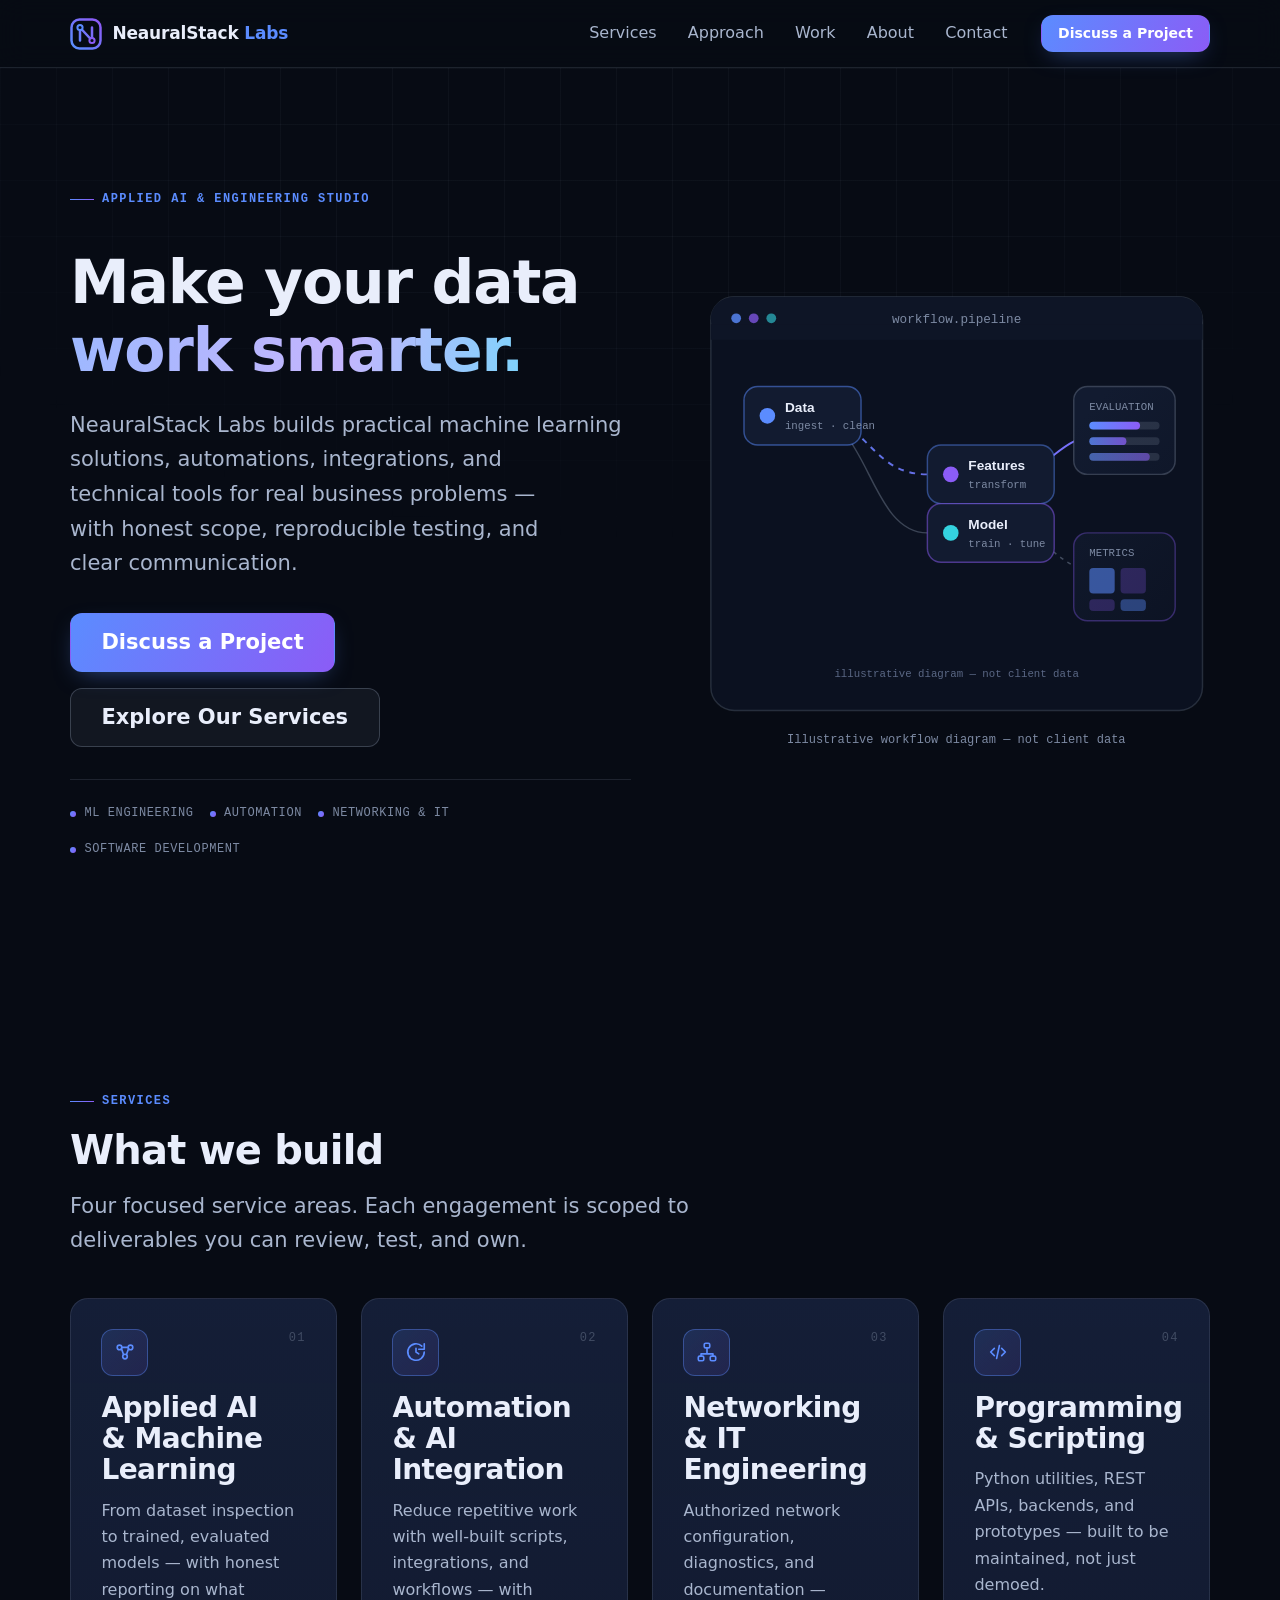
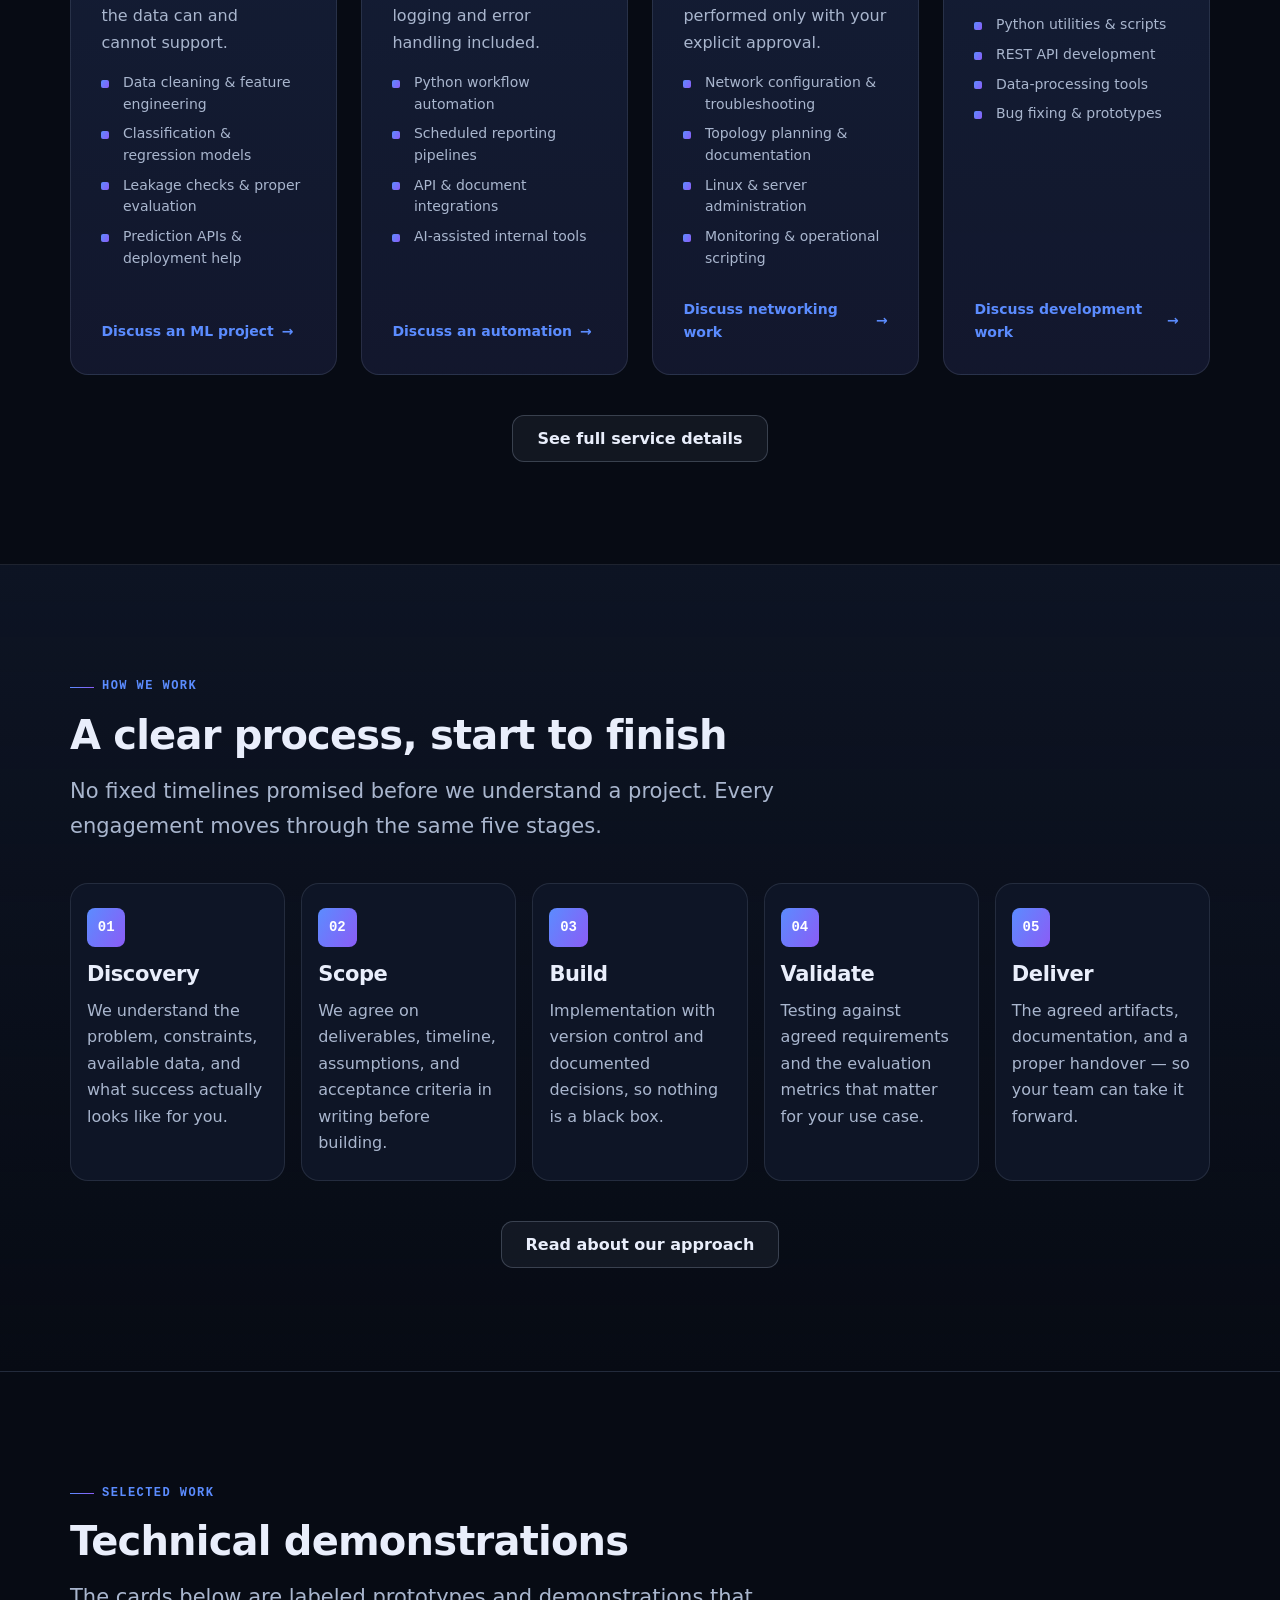
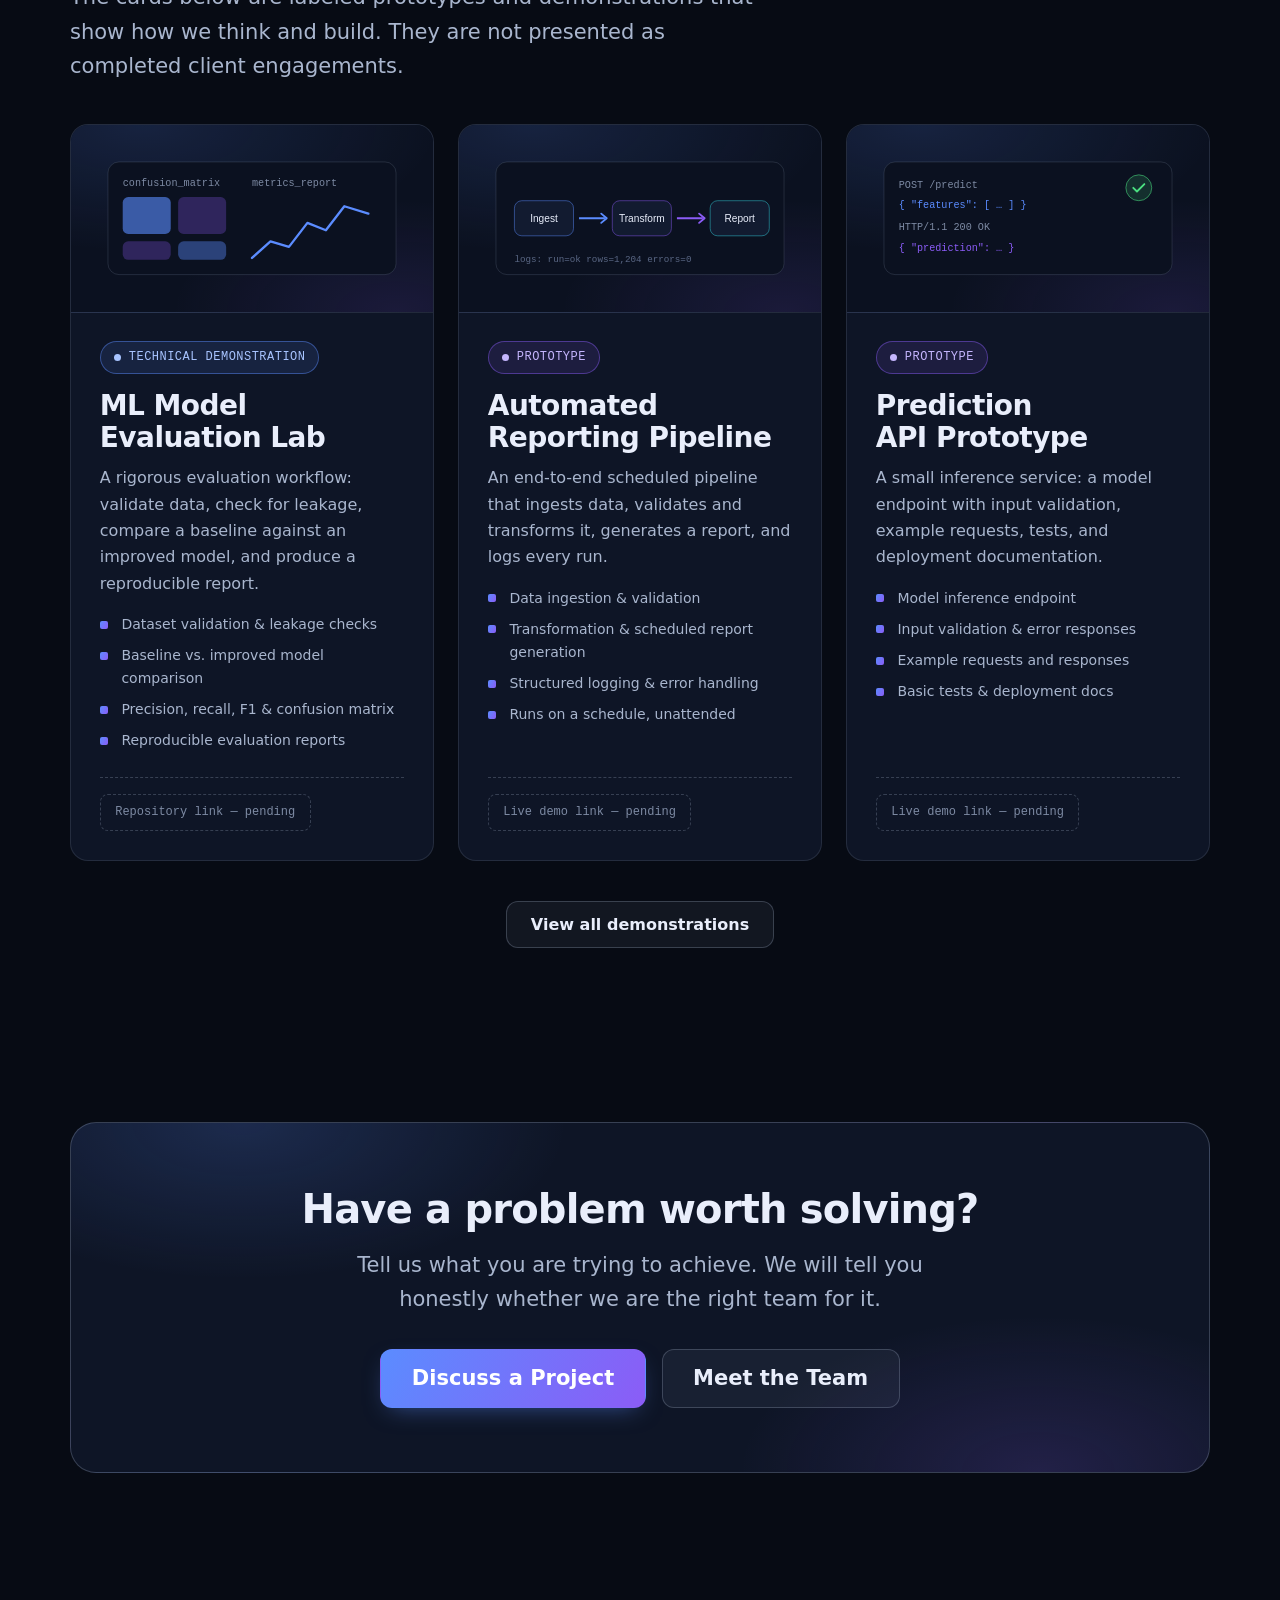
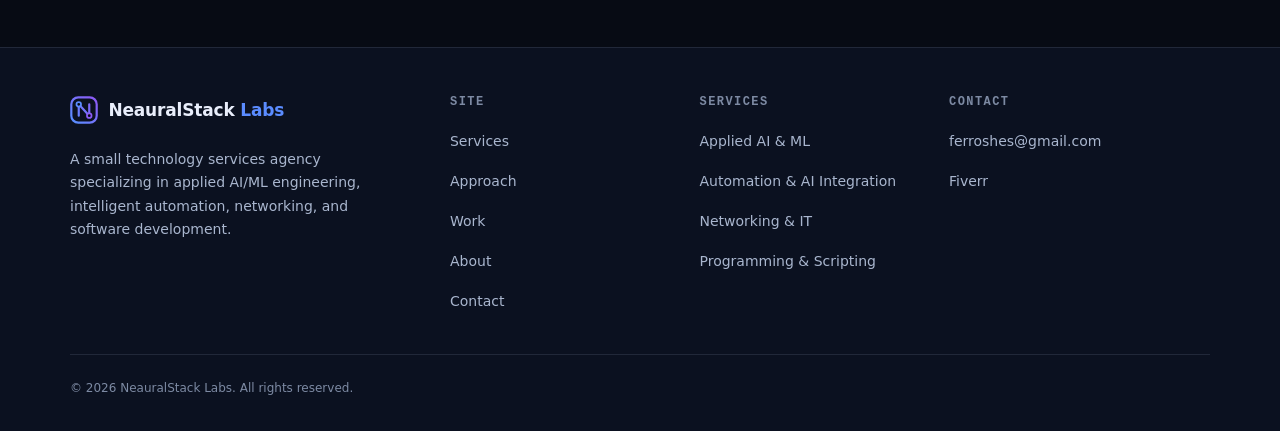
==== index.html @ 2460930a "Initial commit" ====
<!DOCTYPE html>
<html lang="en">
<head>
  <meta charset="utf-8">
  <meta name="viewport" content="width=device-width, initial-scale=1">
  <title>NeauralStack Labs — Applied AI, Automation &amp; Engineering Studio</title>
  <meta name="description" content="NeauralStack Labs builds practical machine learning solutions, automations, integrations, and technical tools for real business problems.">
  <!-- TODO(owner): replace with the production domain once confirmed -->
  <link rel="canonical" href="https://neauralstacklabs.example/">
  <meta name="theme-color" content="#070b14">

  <!-- Open Graph -->
  <meta property="og:type" content="website">
  <meta property="og:site_name" content="NeauralStack Labs">
  <meta property="og:title" content="NeauralStack Labs — Applied AI, Automation &amp; Engineering Studio">
  <meta property="og:description" content="Practical ML solutions, automations, integrations, and technical tools for real business problems.">
  <meta property="og:url" content="https://neauralstacklabs.example/">
  <!-- TODO(owner): export assets/og-image.svg as a 1200x630 PNG and update this path -->
  <meta property="og:image" content="https://neauralstacklabs.example/assets/og-image.png">
  <meta property="og:image:alt" content="NeauralStack Labs — Make your data work smarter.">

  <!-- Twitter -->
  <meta name="twitter:card" content="summary_large_image">
  <meta name="twitter:title" content="NeauralStack Labs — Applied AI, Automation &amp; Engineering Studio">
  <meta name="twitter:description" content="Practical ML solutions, automations, integrations, and technical tools for real business problems.">
  <meta name="twitter:image" content="https://neauralstacklabs.example/assets/og-image.png">

  <link rel="icon" type="image/svg+xml" href="assets/favicon.svg">
  <link rel="stylesheet" href="css/tokens.css">
  <link rel="stylesheet" href="css/base.css">
  <link rel="stylesheet" href="css/components.css">
  <script src="js/main.js" defer></script>
</head>
<body>
  <a class="skip-link" href="#main">Skip to content</a>

  <header class="site-header">
    <div class="container site-header__inner">
      <a class="brand" href="index.html" aria-label="NeauralStack Labs — home">
        <svg class="brand__mark" width="32" height="32" viewBox="0 0 32 32" fill="none" aria-hidden="true">
          <defs>
            <linearGradient id="brand-grad" x1="4" y1="28" x2="28" y2="4" gradientUnits="userSpaceOnUse">
              <stop stop-color="#5B8CFF"/><stop offset="1" stop-color="#8B5CF6"/>
            </linearGradient>
          </defs>
          <rect x="1.5" y="1.5" width="29" height="29" rx="8" stroke="url(#brand-grad)" stroke-width="2.5"/>
          <path d="M10 22.5V9.5L22 22.5V9.5" stroke="url(#brand-grad)" stroke-width="2.5" stroke-linecap="round" stroke-linejoin="round"/>
          <circle cx="10" cy="9.5" r="2.6" fill="#070B14" stroke="#5B8CFF" stroke-width="2"/>
          <circle cx="22" cy="22.5" r="2.6" fill="#070B14" stroke="#8B5CF6" stroke-width="2"/>
        </svg>
        <span class="brand__name">NeauralStack&nbsp;<span>Labs</span></span>
      </a>

      <button class="nav-toggle" data-nav-toggle type="button" aria-expanded="false" aria-controls="primary-nav">
        <span class="nav-toggle__bar" aria-hidden="true"></span>
        <span class="sr-only">Menu</span>
      </button>

      <nav class="nav" id="primary-nav" aria-label="Primary">
        <ul class="nav__list">
          <li><a class="nav__link" href="services.html">Services</a></li>
          <li><a class="nav__link" href="approach.html">Approach</a></li>
          <li><a class="nav__link" href="work.html">Work</a></li>
          <li><a class="nav__link" href="about.html">About</a></li>
          <li><a class="nav__link" href="contact.html">Contact</a></li>
        </ul>
        <a class="btn btn--primary btn--sm nav__cta" href="contact.html">Discuss a Project</a>
      </nav>
    </div>
  </header>

  <main id="main">
    <!-- ============================= HERO ============================= -->
    <section class="hero" aria-labelledby="hero-title">
      <div class="grid-backdrop" aria-hidden="true"></div>
      <div class="container hero__inner">
        <div>
          <p class="eyebrow">Applied AI &amp; engineering studio</p>
          <h1 class="hero__title" id="hero-title">Make your data<br><span class="text-gradient">work smarter.</span></h1>
          <p class="hero__lede">
            NeauralStack Labs builds practical machine learning solutions, automations,
            integrations, and technical tools for real business problems — with honest
            scope, reproducible testing, and clear communication.
          </p>
          <div class="btn-row">
            <a class="btn btn--primary btn--lg" href="contact.html">Discuss a Project</a>
            <a class="btn btn--secondary btn--lg" href="services.html">Explore Our Services</a>
          </div>
          <ul class="hero__meta">
            <li>ML engineering</li>
            <li>Automation</li>
            <li>Networking &amp; IT</li>
            <li>Software development</li>
          </ul>
        </div>

        <div class="hero__visual">
          <!-- Original illustration: an ML/data workflow. Decorative, not real client data. -->
          <svg viewBox="0 0 520 440" fill="none" role="img" aria-labelledby="hero-viz-title hero-viz-desc" width="100%">
            <title id="hero-viz-title">Illustration of a machine learning workflow</title>
            <desc id="hero-viz-desc">A diagram showing data flowing through cleaning, features, a model, and evaluation metrics, with a small results panel.</desc>
            <defs>
              <linearGradient id="hv-line" x1="60" y1="40" x2="460" y2="400" gradientUnits="userSpaceOnUse">
                <stop stop-color="#5B8CFF"/><stop offset="1" stop-color="#8B5CF6"/>
              </linearGradient>
              <linearGradient id="hv-panel" x1="300" y1="230" x2="500" y2="410" gradientUnits="userSpaceOnUse">
                <stop stop-color="#121B30"/><stop offset="1" stop-color="#0B1120"/>
              </linearGradient>
              <linearGradient id="hv-bar" x1="0" y1="0" x2="1" y2="0">
                <stop stop-color="#5B8CFF"/><stop offset="1" stop-color="#8B5CF6"/>
              </linearGradient>
            </defs>

            <!-- frame -->
            <rect x="8" y="8" width="504" height="424" rx="24" fill="#0B1120" stroke="rgba(148,163,184,0.22)" stroke-width="1.5"/>
            <rect x="8" y="8" width="504" height="44" rx="24" fill="#0E1526"/>
            <rect x="8" y="36" width="504" height="16" fill="#0E1526"/>
            <circle cx="34" cy="30" r="5" fill="#5B8CFF" opacity="0.8"/>
            <circle cx="52" cy="30" r="5" fill="#8B5CF6" opacity="0.7"/>
            <circle cx="70" cy="30" r="5" fill="#34D3E0" opacity="0.6"/>
            <text x="260" y="35" text-anchor="middle" font-family="Menlo, Consolas, monospace" font-size="13" fill="#7D8AA3">workflow.pipeline</text>

            <!-- connecting flow -->
            <path d="M110 130 C 170 130, 170 190, 230 190" stroke="url(#hv-line)" stroke-width="2" stroke-dasharray="6 6" opacity="0.9"/>
            <path d="M110 130 C 170 130, 170 250, 230 250" stroke="rgba(148,163,184,0.35)" stroke-width="1.5"/>
            <path d="M310 190 C 360 190, 360 150, 410 150" stroke="url(#hv-line)" stroke-width="2"/>
            <path d="M310 250 C 360 250, 360 290, 410 290" stroke="rgba(148,163,184,0.4)" stroke-width="1.5" stroke-dasharray="4 5"/>

            <!-- node: data -->
            <g>
              <rect x="42" y="100" width="120" height="60" rx="14" fill="#121B30" stroke="rgba(91,140,255,0.5)" stroke-width="1.5"/>
              <circle cx="66" cy="130" r="8" fill="#5B8CFF"/>
              <text x="84" y="126" font-family="Segoe UI, Arial, sans-serif" font-size="14" font-weight="600" fill="#E9EEFB">Data</text>
              <text x="84" y="144" font-family="Menlo, Consolas, monospace" font-size="11" fill="#7D8AA3">ingest · clean</text>
            </g>

            <!-- node: features -->
            <g>
              <rect x="230" y="160" width="130" height="60" rx="14" fill="#121B30" stroke="rgba(91,140,255,0.45)" stroke-width="1.5"/>
              <circle cx="254" cy="190" r="8" fill="#8B5CF6"/>
              <text x="272" y="186" font-family="Segoe UI, Arial, sans-serif" font-size="14" font-weight="600" fill="#E9EEFB">Features</text>
              <text x="272" y="204" font-family="Menlo, Consolas, monospace" font-size="11" fill="#7D8AA3">transform</text>
            </g>

            <!-- node: model -->
            <g>
              <rect x="230" y="220" width="130" height="60" rx="14" fill="#121B30" stroke="rgba(139,92,246,0.5)" stroke-width="1.5"/>
              <circle cx="254" cy="250" r="8" fill="#34D3E0"/>
              <text x="272" y="246" font-family="Segoe UI, Arial, sans-serif" font-size="14" font-weight="600" fill="#E9EEFB">Model</text>
              <text x="272" y="264" font-family="Menlo, Consolas, monospace" font-size="11" fill="#7D8AA3">train · tune</text>
            </g>

            <!-- evaluation panel -->
            <g>
              <rect x="380" y="100" width="104" height="90" rx="14" fill="url(#hv-panel)" stroke="rgba(148,163,184,0.3)" stroke-width="1.5"/>
              <text x="396" y="124" font-family="Menlo, Consolas, monospace" font-size="11" fill="#7D8AA3">EVALUATION</text>
              <rect x="396" y="136" width="72" height="8" rx="4" fill="rgba(148,163,184,0.18)"/>
              <rect x="396" y="136" width="52" height="8" rx="4" fill="url(#hv-bar)"/>
              <rect x="396" y="152" width="72" height="8" rx="4" fill="rgba(148,163,184,0.18)"/>
              <rect x="396" y="152" width="38" height="8" rx="4" fill="url(#hv-bar)" opacity="0.75"/>
              <rect x="396" y="168" width="72" height="8" rx="4" fill="rgba(148,163,184,0.18)"/>
              <rect x="396" y="168" width="62" height="8" rx="4" fill="url(#hv-bar)" opacity="0.55"/>
            </g>

            <!-- metrics panel -->
            <g>
              <rect x="380" y="250" width="104" height="90" rx="14" fill="url(#hv-panel)" stroke="rgba(139,92,246,0.35)" stroke-width="1.5"/>
              <text x="396" y="274" font-family="Menlo, Consolas, monospace" font-size="11" fill="#7D8AA3">METRICS</text>
              <!-- confusion-matrix motif (illustrative only) -->
              <rect x="396" y="286" width="26" height="26" rx="4" fill="rgba(91,140,255,0.55)"/>
              <rect x="428" y="286" width="26" height="26" rx="4" fill="rgba(139,92,246,0.25)"/>
              <rect x="396" y="318" width="26" height="12" rx="4" fill="rgba(139,92,246,0.25)"/>
              <rect x="428" y="318" width="26" height="12" rx="4" fill="rgba(91,140,255,0.4)"/>
            </g>

            <!-- bottom caption row -->
            <text x="260" y="398" text-anchor="middle" font-family="Menlo, Consolas, monospace" font-size="11" fill="#5A6784">illustrative diagram — not client data</text>
          </svg>
          <p class="hero__caption">Illustrative workflow diagram — not client data</p>
        </div>
      </div>
    </section>

    <!-- =========================== SERVICES =========================== -->
    <section class="section" id="services" aria-labelledby="services-title">
      <div class="container">
        <div class="section-head reveal">
          <p class="eyebrow">Services</p>
          <h2 id="services-title">What we build</h2>
          <p class="lede">Four focused service areas. Each engagement is scoped to deliverables you can review, test, and own.</p>
        </div>

        <div class="grid grid--4">
          <article class="card reveal">
            <span class="card__index">01</span>
            <span class="card__icon" aria-hidden="true">
              <svg width="22" height="22" viewBox="0 0 24 24" fill="none" stroke="currentColor" stroke-width="1.8" stroke-linecap="round" stroke-linejoin="round">
                <circle cx="6" cy="7" r="2.5"/><circle cx="18" cy="7" r="2.5"/><circle cx="12" cy="17" r="2.5"/>
                <path d="M8.2 8.6 10.5 15M15.8 8.6 13.5 15M8.5 7h7"/>
              </svg>
            </span>
            <h3 class="card__title">Applied AI &amp; Machine Learning</h3>
            <p class="card__text">From dataset inspection to trained, evaluated models — with honest reporting on what the data can and cannot support.</p>
            <ul class="card__list">
              <li>Data cleaning &amp; feature engineering</li>
              <li>Classification &amp; regression models</li>
              <li>Leakage checks &amp; proper evaluation</li>
              <li>Prediction APIs &amp; deployment help</li>
            </ul>
            <div class="card__footer">
              <a class="card__link" href="contact.html?service=ai-ml">Discuss an ML project</a>
            </div>
          </article>

          <article class="card reveal">
            <span class="card__index">02</span>
            <span class="card__icon" aria-hidden="true">
              <svg width="22" height="22" viewBox="0 0 24 24" fill="none" stroke="currentColor" stroke-width="1.8" stroke-linecap="round" stroke-linejoin="round">
                <path d="M21 12a9 9 0 1 1-2.64-6.36"/><path d="M21 3v6h-6"/><path d="M12 8v4l3 2"/>
              </svg>
            </span>
            <h3 class="card__title">Automation &amp; AI Integration</h3>
            <p class="card__text">Reduce repetitive work with well-built scripts, integrations, and workflows — with logging and error handling included.</p>
            <ul class="card__list">
              <li>Python workflow automation</li>
              <li>Scheduled reporting pipelines</li>
              <li>API &amp; document integrations</li>
              <li>AI-assisted internal tools</li>
            </ul>
            <div class="card__footer">
              <a class="card__link" href="contact.html?service=automation">Discuss an automation</a>
            </div>
          </article>

          <article class="card reveal">
            <span class="card__index">03</span>
            <span class="card__icon" aria-hidden="true">
              <svg width="22" height="22" viewBox="0 0 24 24" fill="none" stroke="currentColor" stroke-width="1.8" stroke-linecap="round" stroke-linejoin="round">
                <rect x="9" y="2.5" width="6" height="5" rx="1.5"/><rect x="2.5" y="16.5" width="6" height="5" rx="1.5"/><rect x="15.5" y="16.5" width="6" height="5" rx="1.5"/>
                <path d="M12 7.5v4M5.5 16.5v-2.5h13v2.5M12 11.5v2.5"/>
              </svg>
            </span>
            <h3 class="card__title">Networking &amp; IT Engineering</h3>
            <p class="card__text">Authorized network configuration, diagnostics, and documentation — performed only with your explicit approval.</p>
            <ul class="card__list">
              <li>Network configuration &amp; troubleshooting</li>
              <li>Topology planning &amp; documentation</li>
              <li>Linux &amp; server administration</li>
              <li>Monitoring &amp; operational scripting</li>
            </ul>
            <div class="card__footer">
              <a class="card__link" href="contact.html?service=networking">Discuss networking work</a>
            </div>
          </article>

          <article class="card reveal">
            <span class="card__index">04</span>
            <span class="card__icon" aria-hidden="true">
              <svg width="22" height="22" viewBox="0 0 24 24" fill="none" stroke="currentColor" stroke-width="1.8" stroke-linecap="round" stroke-linejoin="round">
                <path d="m8 8-4 4 4 4M16 8l4 4-4 4M13.5 5l-3 14"/>
              </svg>
            </span>
            <h3 class="card__title">Programming &amp; Scripting</h3>
            <p class="card__text">Python utilities, REST APIs, backends, and prototypes — built to be maintained, not just demoed.</p>
            <ul class="card__list">
              <li>Python utilities &amp; scripts</li>
              <li>REST API development</li>
              <li>Data-processing tools</li>
              <li>Bug fixing &amp; prototypes</li>
            </ul>
            <div class="card__footer">
              <a class="card__link" href="contact.html?service=programming">Discuss development work</a>
            </div>
          </article>
        </div>

        <div class="btn-row reveal" style="margin-top: var(--space-7); justify-content: center;">
          <a class="btn btn--secondary" href="services.html">See full service details</a>
        </div>
      </div>
    </section>

    <!-- ========================== HOW WE WORK ========================= -->
    <section class="section section--elevated" id="approach" aria-labelledby="approach-title">
      <div class="container">
        <div class="section-head reveal">
          <p class="eyebrow">How we work</p>
          <h2 id="approach-title">A clear process, start to finish</h2>
          <p class="lede">No fixed timelines promised before we understand a project. Every engagement moves through the same five stages.</p>
        </div>

        <ol class="steps">
          <li class="step reveal">
            <span class="step__num" aria-hidden="true"></span>
            <h3 class="step__title">Discovery</h3>
            <p class="step__text">We understand the problem, constraints, available data, and what success actually looks like for you.</p>
          </li>
          <li class="step reveal">
            <span class="step__num" aria-hidden="true"></span>
            <h3 class="step__title">Scope</h3>
            <p class="step__text">We agree on deliverables, timeline, assumptions, and acceptance criteria in writing before building.</p>
          </li>
          <li class="step reveal">
            <span class="step__num" aria-hidden="true"></span>
            <h3 class="step__title">Build</h3>
            <p class="step__text">Implementation with version control and documented decisions, so nothing is a black box.</p>
          </li>
          <li class="step reveal">
            <span class="step__num" aria-hidden="true"></span>
            <h3 class="step__title">Validate</h3>
            <p class="step__text">Testing against agreed requirements and the evaluation metrics that matter for your use case.</p>
          </li>
          <li class="step reveal">
            <span class="step__num" aria-hidden="true"></span>
            <h3 class="step__title">Deliver</h3>
            <p class="step__text">The agreed artifacts, documentation, and a proper handover — so your team can take it forward.</p>
          </li>
        </ol>

        <div class="btn-row reveal" style="margin-top: var(--space-7); justify-content: center;">
          <a class="btn btn--secondary" href="approach.html">Read about our approach</a>
        </div>
      </div>
    </section>

    <!-- ========================= SELECTED WORK ======================== -->
    <section class="section" id="work" aria-labelledby="work-title">
      <div class="container">
        <div class="section-head reveal">
          <p class="eyebrow">Selected work</p>
          <h2 id="work-title">Technical demonstrations</h2>
          <p class="lede">
            The cards below are labeled prototypes and demonstrations that show how we think and build.
            They are not presented as completed client engagements.
          </p>
        </div>

        <div class="grid grid--3">
          <article class="work-card reveal">
            <div class="work-card__media">
              <svg viewBox="0 0 340 150" fill="none" aria-hidden="true" width="100%">
                <rect x="14" y="14" width="312" height="122" rx="12" fill="#0B1120" stroke="rgba(148,163,184,0.2)"/>
                <text x="30" y="40" font-family="Menlo, Consolas, monospace" font-size="11" fill="#7D8AA3">confusion_matrix</text>
                <rect x="30" y="52" width="52" height="40" rx="6" fill="rgba(91,140,255,0.6)"/>
                <rect x="90" y="52" width="52" height="40" rx="6" fill="rgba(139,92,246,0.28)"/>
                <rect x="30" y="100" width="52" height="20" rx="6" fill="rgba(139,92,246,0.28)"/>
                <rect x="90" y="100" width="52" height="20" rx="6" fill="rgba(91,140,255,0.4)"/>
                <path d="M170 118 190 100 210 106 230 80 250 88 270 62 296 70" stroke="url(#wc1)" stroke-width="2.5" stroke-linecap="round" stroke-linejoin="round"/>
                <defs><linearGradient id="wc1" x1="170" y1="118" x2="296" y2="62"><stop stop-color="#5B8CFF"/><stop offset="1" stop-color="#8B5CF6"/></linearGradient></defs>
                <text x="170" y="40" font-family="Menlo, Consolas, monospace" font-size="11" fill="#7D8AA3">metrics_report</text>
              </svg>
            </div>
            <div class="work-card__body">
              <div class="work-card__badges">
                <span class="badge badge--demo"><span class="badge-dot" aria-hidden="true"></span>Technical demonstration</span>
              </div>
              <h3 class="work-card__title">ML Model Evaluation Lab</h3>
              <p class="work-card__text">A rigorous evaluation workflow: validate data, check for leakage, compare a baseline against an improved model, and produce a reproducible report.</p>
              <ul class="work-card__list">
                <li>Dataset validation &amp; leakage checks</li>
                <li>Baseline vs. improved model comparison</li>
                <li>Precision, recall, F1 &amp; confusion matrix</li>
                <li>Reproducible evaluation reports</li>
              </ul>
              <div class="work-card__links">
                <span class="link-pending" title="Add the real repository or case-study URL when available">Repository link — pending</span>
              </div>
            </div>
          </article>

          <article class="work-card reveal">
            <div class="work-card__media">
              <svg viewBox="0 0 340 150" fill="none" aria-hidden="true" width="100%">
                <rect x="14" y="14" width="312" height="122" rx="12" fill="#0B1120" stroke="rgba(148,163,184,0.2)"/>
                <rect x="34" y="56" width="64" height="38" rx="8" fill="#121B30" stroke="rgba(91,140,255,0.5)"/>
                <text x="66" y="79" text-anchor="middle" font-family="Segoe UI, Arial, sans-serif" font-size="11" fill="#E9EEFB">Ingest</text>
                <path d="M104 75h28" stroke="#5B8CFF" stroke-width="2"/>
                <path d="m128 70 6 5-6 5" fill="none" stroke="#5B8CFF" stroke-width="2" stroke-linecap="round" stroke-linejoin="round"/>
                <rect x="140" y="56" width="64" height="38" rx="8" fill="#121B30" stroke="rgba(139,92,246,0.5)"/>
                <text x="172" y="79" text-anchor="middle" font-family="Segoe UI, Arial, sans-serif" font-size="11" fill="#E9EEFB">Transform</text>
                <path d="M210 75h28" stroke="#8B5CF6" stroke-width="2"/>
                <path d="m234 70 6 5-6 5" fill="none" stroke="#8B5CF6" stroke-width="2" stroke-linecap="round" stroke-linejoin="round"/>
                <rect x="246" y="56" width="64" height="38" rx="8" fill="#121B30" stroke="rgba(52,211,224,0.5)"/>
                <text x="278" y="79" text-anchor="middle" font-family="Segoe UI, Arial, sans-serif" font-size="11" fill="#E9EEFB">Report</text>
                <text x="34" y="122" font-family="Menlo, Consolas, monospace" font-size="10" fill="#5A6784">logs: run=ok rows=1,204 errors=0</text>
              </svg>
            </div>
            <div class="work-card__body">
              <div class="work-card__badges">
                <span class="badge badge--prototype"><span class="badge-dot" aria-hidden="true"></span>Prototype</span>
              </div>
              <h3 class="work-card__title">Automated Reporting Pipeline</h3>
              <p class="work-card__text">An end-to-end scheduled pipeline that ingests data, validates and transforms it, generates a report, and logs every run.</p>
              <ul class="work-card__list">
                <li>Data ingestion &amp; validation</li>
                <li>Transformation &amp; scheduled report generation</li>
                <li>Structured logging &amp; error handling</li>
                <li>Runs on a schedule, unattended</li>
              </ul>
              <div class="work-card__links">
                <span class="link-pending" title="Add the real repository or live-demo URL when available">Live demo link — pending</span>
              </div>
            </div>
          </article>

          <article class="work-card reveal">
            <div class="work-card__media">
              <svg viewBox="0 0 340 150" fill="none" aria-hidden="true" width="100%">
                <rect x="14" y="14" width="312" height="122" rx="12" fill="#0B1120" stroke="rgba(148,163,184,0.2)"/>
                <text x="30" y="42" font-family="Menlo, Consolas, monospace" font-size="11" fill="#7D8AA3">POST /predict</text>
                <text x="30" y="64" font-family="Menlo, Consolas, monospace" font-size="11" fill="#5B8CFF">{ "features": [ … ] }</text>
                <text x="30" y="88" font-family="Menlo, Consolas, monospace" font-size="11" fill="#7D8AA3">HTTP/1.1 200 OK</text>
                <text x="30" y="110" font-family="Menlo, Consolas, monospace" font-size="11" fill="#8B5CF6">{ "prediction": … }</text>
                <circle cx="290" cy="42" r="14" fill="rgba(74,222,128,0.15)" stroke="rgba(74,222,128,0.6)"/>
                <path d="m284 42 4 4 8-8" stroke="#4ADE80" stroke-width="2" stroke-linecap="round" stroke-linejoin="round"/>
              </svg>
            </div>
            <div class="work-card__body">
              <div class="work-card__badges">
                <span class="badge badge--prototype"><span class="badge-dot" aria-hidden="true"></span>Prototype</span>
              </div>
              <h3 class="work-card__title">Prediction API Prototype</h3>
              <p class="work-card__text">A small inference service: a model endpoint with input validation, example requests, tests, and deployment documentation.</p>
              <ul class="work-card__list">
                <li>Model inference endpoint</li>
                <li>Input validation &amp; error responses</li>
                <li>Example requests and responses</li>
                <li>Basic tests &amp; deployment docs</li>
              </ul>
              <div class="work-card__links">
                <span class="link-pending" title="Add the real repository or live-demo URL when available">Live demo link — pending</span>
              </div>
            </div>
          </article>
        </div>

        <div class="btn-row reveal" style="margin-top: var(--space-7); justify-content: center;">
          <a class="btn btn--secondary" href="work.html">View all demonstrations</a>
        </div>
      </div>
    </section>

    <!-- ============================ CTA BAND =========================== -->
    <section class="section section--tight" aria-labelledby="cta-title">
      <div class="container">
        <div class="cta-band reveal">
          <h2 class="cta-band__title" id="cta-title">Have a problem worth solving?</h2>
          <p class="cta-band__text">Tell us what you are trying to achieve. We will tell you honestly whether we are the right team for it.</p>
          <div class="btn-row">
            <a class="btn btn--primary btn--lg" href="contact.html">Discuss a Project</a>
            <a class="btn btn--secondary btn--lg" href="about.html">Meet the Team</a>
          </div>
        </div>
      </div>
    </section>
  </main>

  <footer class="site-footer">
    <div class="container">
      <div class="footer__grid">
        <div>
          <a class="brand" href="index.html" aria-label="NeauralStack Labs — home">
            <svg class="brand__mark" width="28" height="28" viewBox="0 0 32 32" fill="none" aria-hidden="true">
              <defs>
                <linearGradient id="brand-grad-f" x1="4" y1="28" x2="28" y2="4" gradientUnits="userSpaceOnUse">
                  <stop stop-color="#5B8CFF"/><stop offset="1" stop-color="#8B5CF6"/>
                </linearGradient>
              </defs>
              <rect x="1.5" y="1.5" width="29" height="29" rx="8" stroke="url(#brand-grad-f)" stroke-width="2.5"/>
              <path d="M10 22.5V9.5L22 22.5V9.5" stroke="url(#brand-grad-f)" stroke-width="2.5" stroke-linecap="round" stroke-linejoin="round"/>
              <circle cx="10" cy="9.5" r="2.6" fill="#070B14" stroke="#5B8CFF" stroke-width="2"/>
              <circle cx="22" cy="22.5" r="2.6" fill="#070B14" stroke="#8B5CF6" stroke-width="2"/>
            </svg>
            <span class="brand__name">NeauralStack&nbsp;<span>Labs</span></span>
          </a>
          <p class="footer__brand-text">
            A small technology services agency specializing in applied AI/ML engineering,
            intelligent automation, networking, and software development.
          </p>
        </div>

        <nav aria-label="Footer">
          <h3 class="footer__heading">Site</h3>
          <ul class="footer__links">
            <li><a href="services.html">Services</a></li>
            <li><a href="approach.html">Approach</a></li>
            <li><a href="work.html">Work</a></li>
            <li><a href="about.html">About</a></li>
            <li><a href="contact.html">Contact</a></li>
          </ul>
        </nav>

        <div>
          <h3 class="footer__heading">Services</h3>
          <ul class="footer__links">
            <li><a href="services.html#ai-ml">Applied AI &amp; ML</a></li>
            <li><a href="services.html#automation">Automation &amp; AI Integration</a></li>
            <li><a href="services.html#networking">Networking &amp; IT</a></li>
            <li><a href="services.html#programming">Programming &amp; Scripting</a></li>
          </ul>
        </div>

        <div>
          <h3 class="footer__heading">Contact</h3>
          <ul class="footer__links">
            <li><a href="mailto:ferroshes@gmail.com">ferroshes@gmail.com</a></li>
            <li><a href="https://www.fiverr.com/sellers/ibrahim5665" target="_blank" rel="noopener noreferrer">Fiverr<span class="sr-only"> (opens in a new tab)</span></a></li>
          </ul>
        </div>
      </div>

      <div class="footer__bottom">
        <p>&copy; <span data-year>2026</span> NeauralStack Labs. All rights reserved.</p>
        <!-- TODO(owner): add privacy/legal page links here once real pages exist -->
      </div>
    </div>
  </footer>
</body>
</html>
---- css/tokens.css ----
/* ==========================================================================
   NeauralStack Labs — Design tokens
   Single source of truth for color, type, spacing, and motion.
   ========================================================================== */

:root {
  color-scheme: dark;

  /* ---- Surfaces ---- */
  --bg: #070b14;
  --bg-elevated: #0b1120;
  --surface: #0e1526;
  --surface-2: #121b30;
  --surface-hover: #16213a;
  --border: rgba(148, 163, 184, 0.16);
  --border-strong: rgba(148, 163, 184, 0.3);
  --ring: rgba(91, 140, 255, 0.65);

  /* ---- Text ---- */
  --text: #e9eefb;
  --text-dim: #a9b6ce;
  --text-faint: #7d8aa3;

  /* ---- Accents ---- */
  --blue: #5b8cff;
  --blue-strong: #3f74ff;
  --violet: #8b5cf6;
  --violet-light: #a78bfa;
  --cyan: #34d3e0;
  --success: #4ade80;
  --warning: #fbbf24;

  /* ---- Gradients ---- */
  --grad-accent: linear-gradient(120deg, var(--blue) 0%, var(--violet) 100%);
  --grad-text: linear-gradient(100deg, #9db8ff 0%, #c4b5fd 60%, #7dd3fc 100%);
  --grad-card: linear-gradient(180deg, rgba(91, 140, 255, 0.08) 0%, rgba(139, 92, 246, 0.03) 100%);
  --grad-glow: radial-gradient(600px 320px at 50% -10%, rgba(91, 140, 255, 0.16), transparent 70%);

  /* ---- Typography ---- */
  --font-sans: "Inter", "Segoe UI", system-ui, -apple-system, "Helvetica Neue", Arial, sans-serif;
  --font-mono: "JetBrains Mono", "SFMono-Regular", ui-monospace, Menlo, Consolas, monospace;

  --fs-xs: 0.75rem;
  --fs-sm: 0.875rem;
  --fs-base: 1rem;
  --fs-md: 1.0625rem;
  --fs-lg: clamp(1.125rem, 1.05rem + 0.4vw, 1.3125rem);
  --fs-xl: clamp(1.375rem, 1.2rem + 0.9vw, 1.75rem);
  --fs-2xl: clamp(1.75rem, 1.45rem + 1.6vw, 2.5rem);
  --fs-3xl: clamp(2.25rem, 1.7rem + 3vw, 3.75rem);

  --lh-tight: 1.12;
  --lh-snug: 1.35;
  --lh-normal: 1.65;

  --fw-regular: 400;
  --fw-medium: 500;
  --fw-semibold: 600;
  --fw-bold: 700;

  --tracking-wide: 0.12em;
  --tracking-normal: 0;

  /* ---- Spacing (4px base) ---- */
  --space-1: 0.25rem;
  --space-2: 0.5rem;
  --space-3: 0.75rem;
  --space-4: 1rem;
  --space-5: 1.5rem;
  --space-6: 2rem;
  --space-7: 2.5rem;
  --space-8: 3rem;
  --space-9: 4rem;
  --space-10: 6rem;
  --space-11: 8rem;

  --section-y: clamp(3.5rem, 8vw, 6.5rem);
  --container: 71.25rem; /* 1140px */
  --container-narrow: 46rem;
  --gutter: clamp(1.25rem, 4vw, 2rem);

  /* ---- Radii ---- */
  --radius-sm: 8px;
  --radius-md: 12px;
  --radius-lg: 18px;
  --radius-xl: 26px;
  --radius-pill: 999px;

  /* ---- Shadows ---- */
  --shadow-sm: 0 1px 2px rgba(0, 0, 0, 0.4);
  --shadow-md: 0 12px 32px -12px rgba(0, 0, 0, 0.65);
  --shadow-lg: 0 32px 64px -24px rgba(0, 0, 0, 0.7);
  --shadow-glow: 0 0 0 1px rgba(91, 140, 255, 0.25), 0 16px 48px -20px rgba(91, 140, 255, 0.35);

  /* ---- Motion ---- */
  --dur-fast: 140ms;
  --dur-base: 220ms;
  --dur-slow: 480ms;
  --ease: cubic-bezier(0.4, 0, 0.2, 1);
  --ease-out: cubic-bezier(0.16, 1, 0.3, 1);

  /* ---- Layout ---- */
  --nav-h: 4.25rem;
  --z-nav: 100;
  --z-overlay: 90;
}
---- css/base.css ----
/* ==========================================================================
   NeauralStack Labs — Base: reset, typography, layout, utilities
   ========================================================================== */

*,
*::before,
*::after {
  box-sizing: border-box;
}

* {
  margin: 0;
}

html {
  scroll-behavior: smooth;
  scroll-padding-top: calc(var(--nav-h) + 1rem);
  -webkit-text-size-adjust: 100%;
}

body {
  min-height: 100vh;
  background-color: var(--bg);
  background-image: var(--grad-glow);
  background-repeat: no-repeat;
  color: var(--text);
  font-family: var(--font-sans);
  font-size: var(--fs-md);
  line-height: var(--lh-normal);
  -webkit-font-smoothing: antialiased;
  text-rendering: optimizeLegibility;
}

img,
svg,
picture,
video {
  display: block;
  max-width: 100%;
  height: auto;
}

input,
button,
textarea,
select {
  font: inherit;
  color: inherit;
}

button {
  cursor: pointer;
  background: none;
  border: none;
}

ul,
ol {
  padding: 0;
  list-style: none;
}

/* ---- Typography ---- */

h1,
h2,
h3,
h4 {
  line-height: var(--lh-tight);
  font-weight: var(--fw-semibold);
  letter-spacing: -0.02em;
  text-wrap: balance;
}

h1 {
  font-size: var(--fs-3xl);
}

h2 {
  font-size: var(--fs-2xl);
}

h3 {
  font-size: var(--fs-xl);
}

h4 {
  font-size: var(--fs-lg);
}

p {
  text-wrap: pretty;
}

a {
  color: var(--blue);
  text-decoration-thickness: 1px;
  text-underline-offset: 0.2em;
  transition: color var(--dur-fast) var(--ease);
}

a:hover {
  color: var(--violet-light);
}

strong,
b {
  font-weight: var(--fw-semibold);
  color: var(--text);
}

code,
kbd,
samp {
  font-family: var(--font-mono);
  font-size: 0.9em;
}

hr {
  border: 0;
  border-top: 1px solid var(--border);
}

/* ---- Focus ---- */

:focus-visible {
  outline: 2px solid var(--ring);
  outline-offset: 3px;
  border-radius: 4px;
}

:focus:not(:focus-visible) {
  outline: none;
}

/* ---- Skip link ---- */

.skip-link {
  position: absolute;
  top: var(--space-3);
  left: var(--space-3);
  z-index: 200;
  padding: var(--space-3) var(--space-5);
  background: var(--surface-2);
  border: 1px solid var(--border-strong);
  border-radius: var(--radius-md);
  color: var(--text);
  font-weight: var(--fw-semibold);
  text-decoration: none;
  transform: translateY(-160%);
  transition: transform var(--dur-base) var(--ease);
}

.skip-link:focus-visible {
  transform: translateY(0);
  color: var(--text);
}

/* ---- Layout utilities ---- */

.container {
  width: min(100% - var(--gutter) * 2, var(--container));
  margin-inline: auto;
}

.container--narrow {
  width: min(100% - var(--gutter) * 2, var(--container-narrow));
}

.section {
  padding-block: var(--section-y);
  position: relative;
}

.section--tight {
  padding-block: calc(var(--section-y) * 0.7);
}

.section--elevated {
  background: linear-gradient(180deg, rgba(18, 27, 48, 0.55) 0%, rgba(7, 11, 20, 0) 100%);
  border-block: 1px solid var(--border);
}

.grid {
  display: grid;
  gap: var(--space-5);
}

.grid--2 {
  grid-template-columns: repeat(auto-fit, minmax(min(21rem, 100%), 1fr));
}

.grid--3 {
  grid-template-columns: repeat(auto-fit, minmax(min(18.5rem, 100%), 1fr));
}

.grid--4 {
  grid-template-columns: repeat(auto-fit, minmax(min(15.5rem, 100%), 1fr));
}

.stack > * + * {
  margin-top: var(--space-4);
}

/* ---- Section headers ---- */

.section-head {
  max-width: 44rem;
  margin-bottom: var(--space-7);
}

.section-head--center {
  margin-inline: auto;
  text-align: center;
}

.eyebrow {
  display: inline-flex;
  align-items: center;
  gap: var(--space-2);
  margin-bottom: var(--space-4);
  color: var(--blue);
  font-family: var(--font-mono);
  font-size: var(--fs-xs);
  font-weight: var(--fw-semibold);
  letter-spacing: var(--tracking-wide);
  text-transform: uppercase;
}

.eyebrow::before {
  content: "";
  width: 1.5rem;
  height: 1px;
  background: var(--grad-accent);
}

.section-head--center .eyebrow::before {
  display: none;
}

.lede {
  margin-top: var(--space-4);
  color: var(--text-dim);
  font-size: var(--fs-lg);
}

.text-dim {
  color: var(--text-dim);
}

.text-faint {
  color: var(--text-faint);
}

.text-gradient {
  background: var(--grad-text);
  -webkit-background-clip: text;
  background-clip: text;
  color: transparent;
}

.mono {
  font-family: var(--font-mono);
}

/* ---- Decorative grid backdrop ---- */

.grid-backdrop {
  position: absolute;
  inset: 0;
  pointer-events: none;
  background-image:
    linear-gradient(rgba(148, 163, 184, 0.05) 1px, transparent 1px),
    linear-gradient(90deg, rgba(148, 163, 184, 0.05) 1px, transparent 1px);
  background-size: 56px 56px;
  mask-image: radial-gradient(ellipse 90% 70% at 50% 0%, black 35%, transparent 75%);
  -webkit-mask-image: radial-gradient(ellipse 90% 70% at 50% 0%, black 35%, transparent 75%);
}

/* ---- Reveal on scroll ---- */

.reveal {
  opacity: 0;
  transform: translateY(18px);
  transition:
    opacity var(--dur-slow) var(--ease-out),
    transform var(--dur-slow) var(--ease-out);
}

.reveal.is-visible {
  opacity: 1;
  transform: none;
}

/* ---- Screen-reader only ---- */

.sr-only {
  position: absolute;
  width: 1px;
  height: 1px;
  padding: 0;
  margin: -1px;
  overflow: hidden;
  clip: rect(0 0 0 0);
  white-space: nowrap;
  border: 0;
}

/* ---- Reduced motion ---- */

@media (prefers-reduced-motion: reduce) {
  html {
    scroll-behavior: auto;
  }

  *,
  *::before,
  *::after {
    animation-duration: 0.01ms !important;
    animation-iteration-count: 1 !important;
    transition-duration: 0.01ms !important;
  }

  .reveal {
    opacity: 1;
    transform: none;
  }
}
---- css/components.css ----
/* ==========================================================================
   NeauralStack Labs — Components
   ========================================================================== */

/* --------------------------------------------------------------------------
   Buttons
   -------------------------------------------------------------------------- */

.btn {
  display: inline-flex;
  align-items: center;
  justify-content: center;
  gap: var(--space-2);
  padding: 0.8rem 1.5rem;
  border: 1px solid transparent;
  border-radius: var(--radius-md);
  font-size: var(--fs-base);
  font-weight: var(--fw-semibold);
  line-height: 1.2;
  text-align: center;
  text-decoration: none;
  transition:
    transform var(--dur-fast) var(--ease),
    box-shadow var(--dur-base) var(--ease),
    background-color var(--dur-fast) var(--ease),
    border-color var(--dur-fast) var(--ease),
    color var(--dur-fast) var(--ease);
}

.btn:hover {
  transform: translateY(-2px);
}

.btn:active {
  transform: translateY(0);
}

.btn--primary {
  background-image: var(--grad-accent);
  color: #fff;
  box-shadow: 0 8px 24px -10px rgba(91, 140, 255, 0.55);
}

.btn--primary:hover {
  color: #fff;
  box-shadow: 0 12px 32px -10px rgba(139, 92, 246, 0.6);
}

.btn--secondary {
  background-color: rgba(148, 163, 184, 0.08);
  border-color: var(--border-strong);
  color: var(--text);
}

.btn--secondary:hover {
  background-color: rgba(148, 163, 184, 0.14);
  border-color: var(--blue);
  color: var(--text);
}

.btn--ghost {
  padding-inline: 1rem;
  color: var(--text-dim);
}

.btn--ghost:hover {
  color: var(--text);
  background-color: rgba(148, 163, 184, 0.1);
}

.btn--sm {
  padding: 0.55rem 1rem;
  font-size: var(--fs-sm);
}

.btn--lg {
  padding: 1rem 1.9rem;
  font-size: var(--fs-lg);
}

.btn-row {
  display: flex;
  flex-wrap: wrap;
  gap: var(--space-4);
  align-items: center;
}

/* --------------------------------------------------------------------------
   Badges & tags
   -------------------------------------------------------------------------- */

.badge {
  display: inline-flex;
  align-items: center;
  gap: var(--space-2);
  padding: 0.35rem 0.8rem;
  border: 1px solid var(--border-strong);
  border-radius: var(--radius-pill);
  background-color: rgba(148, 163, 184, 0.08);
  color: var(--text-dim);
  font-family: var(--font-mono);
  font-size: var(--fs-xs);
  font-weight: var(--fw-medium);
  letter-spacing: 0.04em;
  text-transform: uppercase;
}

.badge--demo {
  border-color: rgba(91, 140, 255, 0.45);
  background-color: rgba(91, 140, 255, 0.12);
  color: #a8c4ff;
}

.badge--prototype {
  border-color: rgba(139, 92, 246, 0.45);
  background-color: rgba(139, 92, 246, 0.12);
  color: #c4b5fd;
}

.badge--concept {
  border-color: rgba(52, 211, 224, 0.4);
  background-color: rgba(52, 211, 224, 0.1);
  color: #7fe4ee;
}

.badge-dot {
  width: 0.45rem;
  height: 0.45rem;
  border-radius: 50%;
  background: currentColor;
  flex: none;
}

/* --------------------------------------------------------------------------
   Header / Navigation
   -------------------------------------------------------------------------- */

.site-header {
  position: sticky;
  top: 0;
  z-index: var(--z-nav);
  height: var(--nav-h);
  background-color: rgba(7, 11, 20, 0.82);
  backdrop-filter: blur(14px);
  -webkit-backdrop-filter: blur(14px);
  border-bottom: 1px solid var(--border);
}

.site-header__inner {
  display: flex;
  align-items: center;
  justify-content: space-between;
  gap: var(--space-4);
  height: 100%;
}

.brand {
  display: inline-flex;
  align-items: center;
  gap: 0.65rem;
  color: var(--text);
  font-size: 1.0625rem;
  font-weight: var(--fw-semibold);
  letter-spacing: -0.01em;
  text-decoration: none;
  white-space: nowrap;
}

.brand:hover {
  color: var(--text);
}

.brand__mark {
  flex: none;
}

.brand__name strong {
  color: var(--text);
  font-weight: var(--fw-semibold);
}

.brand__name span {
  color: var(--blue);
  font-weight: var(--fw-semibold);
}

.nav {
  display: flex;
  align-items: center;
  gap: var(--space-2);
}

.nav__list {
  display: flex;
  align-items: center;
  gap: var(--space-1);
}

.nav__link {
  display: block;
  padding: 0.5rem 0.85rem;
  border-radius: var(--radius-sm);
  color: var(--text-dim);
  font-size: var(--fs-base);
  font-weight: var(--fw-medium);
  text-decoration: none;
  transition:
    color var(--dur-fast) var(--ease),
    background-color var(--dur-fast) var(--ease);
}

.nav__link:hover {
  color: var(--text);
  background-color: rgba(148, 163, 184, 0.1);
}

.nav__link[aria-current="page"] {
  color: var(--text);
}

.nav__link[aria-current="page"]::after {
  content: "";
  display: block;
  height: 2px;
  margin-top: 0.3rem;
  border-radius: 2px;
  background-image: var(--grad-accent);
}

.nav__cta {
  margin-left: var(--space-3);
}

.nav-toggle {
  display: none;
  align-items: center;
  justify-content: center;
  width: 2.75rem;
  height: 2.75rem;
  border: 1px solid var(--border-strong);
  border-radius: var(--radius-sm);
  background-color: rgba(148, 163, 184, 0.08);
  color: var(--text);
}

.nav-toggle__bar {
  display: block;
  position: relative;
  width: 1.15rem;
  height: 2px;
  border-radius: 2px;
  background: currentColor;
  transition: background-color var(--dur-fast) var(--ease);
}

.nav-toggle__bar::before,
.nav-toggle__bar::after {
  content: "";
  position: absolute;
  left: 0;
  width: 100%;
  height: 2px;
  border-radius: 2px;
  background: currentColor;
  transition: transform var(--dur-base) var(--ease);
}

.nav-toggle__bar::before {
  top: -6px;
}

.nav-toggle__bar::after {
  top: 6px;
}

.nav-toggle[aria-expanded="true"] .nav-toggle__bar {
  background: transparent;
}

.nav-toggle[aria-expanded="true"] .nav-toggle__bar::before {
  transform: translateY(6px) rotate(45deg);
}

.nav-toggle[aria-expanded="true"] .nav-toggle__bar::after {
  transform: translateY(-6px) rotate(-45deg);
}

@media (max-width: 59.99em) {
  .nav-toggle {
    display: inline-flex;
  }

  .nav {
    position: fixed;
    inset: var(--nav-h) 0 auto;
    display: none;
    flex-direction: column;
    align-items: stretch;
    gap: var(--space-2);
    max-height: calc(100dvh - var(--nav-h));
    overflow-y: auto;
    padding: var(--space-5) var(--gutter) var(--space-6);
    background-color: var(--bg-elevated);
    border-bottom: 1px solid var(--border-strong);
    box-shadow: var(--shadow-lg);
  }

  .nav.is-open {
    display: flex;
  }

  .nav__list {
    flex-direction: column;
    align-items: stretch;
    gap: var(--space-1);
  }

  .nav__link {
    padding: 0.85rem 1rem;
    font-size: var(--fs-lg);
  }

  .nav__cta {
    margin-left: 0;
    margin-top: var(--space-3);
  }

  .nav__cta .btn {
    width: 100%;
  }
}

/* --------------------------------------------------------------------------
   Hero
   -------------------------------------------------------------------------- */

.hero {
  position: relative;
  overflow: hidden;
  padding-block: clamp(3.5rem, 9vw, 7rem) clamp(4rem, 10vw, 7.5rem);
}

.hero__inner {
  position: relative;
  display: grid;
  grid-template-columns: 1.05fr 0.95fr;
  gap: clamp(2.5rem, 6vw, 4.5rem);
  align-items: center;
}

.hero__title {
  margin-top: var(--space-5);
  margin-bottom: var(--space-5);
}

.hero__lede {
  max-width: 36rem;
  color: var(--text-dim);
  font-size: var(--fs-lg);
  margin-bottom: var(--space-6);
}

.hero__meta {
  display: flex;
  flex-wrap: wrap;
  gap: var(--space-4);
  margin-top: var(--space-6);
  padding-top: var(--space-5);
  border-top: 1px solid var(--border);
  color: var(--text-faint);
  font-family: var(--font-mono);
  font-size: var(--fs-xs);
  letter-spacing: 0.05em;
  text-transform: uppercase;
}

.hero__meta li {
  display: flex;
  align-items: center;
  gap: var(--space-2);
}

.hero__meta li::before {
  content: "";
  width: 0.4rem;
  height: 0.4rem;
  border-radius: 50%;
  background-image: var(--grad-accent);
}

.hero__visual {
  position: relative;
}

.hero__caption {
  margin-top: var(--space-3);
  color: var(--text-faint);
  font-family: var(--font-mono);
  font-size: var(--fs-xs);
  text-align: center;
}

@media (max-width: 59.99em) {
  .hero__inner {
    grid-template-columns: 1fr;
  }

  .hero__visual {
    order: -1;
    max-width: 34rem;
    margin-inline: auto;
    width: 100%;
  }
}

/* --------------------------------------------------------------------------
   Cards
   -------------------------------------------------------------------------- */

.card {
  position: relative;
  display: flex;
  flex-direction: column;
  padding: clamp(1.4rem, 3vw, 1.9rem);
  background-color: var(--surface);
  background-image: var(--grad-card);
  border: 1px solid var(--border);
  border-radius: var(--radius-lg);
  transition:
    border-color var(--dur-base) var(--ease),
    transform var(--dur-base) var(--ease),
    box-shadow var(--dur-base) var(--ease);
}

.card:hover {
  border-color: rgba(91, 140, 255, 0.45);
  transform: translateY(-4px);
  box-shadow: var(--shadow-md);
}

.card__icon {
  display: inline-flex;
  align-items: center;
  justify-content: center;
  width: 2.9rem;
  height: 2.9rem;
  margin-bottom: var(--space-4);
  border: 1px solid rgba(91, 140, 255, 0.4);
  border-radius: var(--radius-md);
  background: linear-gradient(135deg, rgba(91, 140, 255, 0.16), rgba(139, 92, 246, 0.12));
  color: var(--blue);
}

.card__title {
  margin-bottom: var(--space-3);
}

.card__text {
  color: var(--text-dim);
  font-size: var(--fs-base);
}

.card__list {
  margin-top: var(--space-4);
  display: grid;
  gap: var(--space-2);
}

.card__list li {
  position: relative;
  padding-left: 1.35rem;
  color: var(--text-dim);
  font-size: var(--fs-sm);
  line-height: 1.55;
}

.card__list li::before {
  content: "";
  position: absolute;
  left: 0;
  top: 0.55em;
  width: 0.5rem;
  height: 0.5rem;
  border-radius: 2px;
  background-image: var(--grad-accent);
}

.card__footer {
  margin-top: auto;
  padding-top: var(--space-5);
}

.card__link {
  display: inline-flex;
  align-items: center;
  gap: var(--space-2);
  color: var(--blue);
  font-size: var(--fs-sm);
  font-weight: var(--fw-semibold);
  text-decoration: none;
}

.card__link::after {
  content: "→";
  transition: transform var(--dur-fast) var(--ease);
}

.card__link:hover {
  color: var(--violet-light);
}

.card__link:hover::after {
  transform: translateX(4px);
}

/* Service card number */
.card__index {
  position: absolute;
  top: clamp(1.4rem, 3vw, 1.9rem);
  right: clamp(1.4rem, 3vw, 1.9rem);
  color: rgba(148, 163, 184, 0.35);
  font-family: var(--font-mono);
  font-size: var(--fs-xs);
  letter-spacing: 0.1em;
}

/* --------------------------------------------------------------------------
   Process steps
   -------------------------------------------------------------------------- */

.steps {
  display: grid;
  gap: var(--space-5);
  counter-reset: step;
}

.step {
  position: relative;
  padding: clamp(1.4rem, 3vw, 1.9rem);
  background-color: var(--surface);
  border: 1px solid var(--border);
  border-radius: var(--radius-lg);
  counter-increment: step;
  transition: border-color var(--dur-base) var(--ease);
}

.step:hover {
  border-color: rgba(139, 92, 246, 0.45);
}

.step__num {
  display: inline-flex;
  align-items: center;
  justify-content: center;
  width: 2.4rem;
  height: 2.4rem;
  margin-bottom: var(--space-4);
  border-radius: var(--radius-sm);
  background-image: var(--grad-accent);
  color: #fff;
  font-family: var(--font-mono);
  font-size: var(--fs-sm);
  font-weight: var(--fw-bold);
}

.step__num::before {
  content: counter(step, decimal-leading-zero);
}

.step__title {
  margin-bottom: var(--space-3);
  font-size: var(--fs-lg);
}

.step__text {
  color: var(--text-dim);
  font-size: var(--fs-base);
}

@media (min-width: 48em) {
  .steps {
    grid-template-columns: repeat(2, 1fr);
  }
}

@media (min-width: 75em) {
  .steps {
    grid-template-columns: repeat(5, 1fr);
    gap: var(--space-4);
  }

  .step {
    padding: var(--space-5) var(--space-4);
  }
}

/* --------------------------------------------------------------------------
   Work / demo cards
   -------------------------------------------------------------------------- */

.work-card {
  display: flex;
  flex-direction: column;
  overflow: hidden;
  padding: 0;
  background-color: var(--surface);
  border: 1px solid var(--border);
  border-radius: var(--radius-lg);
  transition:
    border-color var(--dur-base) var(--ease),
    transform var(--dur-base) var(--ease),
    box-shadow var(--dur-base) var(--ease);
}

.work-card:hover {
  border-color: rgba(91, 140, 255, 0.45);
  transform: translateY(-4px);
  box-shadow: var(--shadow-md);
}

.work-card__media {
  position: relative;
  padding: var(--space-5);
  background:
    radial-gradient(420px 180px at 20% 0%, rgba(91, 140, 255, 0.14), transparent 70%),
    radial-gradient(320px 160px at 90% 100%, rgba(139, 92, 246, 0.12), transparent 70%),
    var(--bg-elevated);
  border-bottom: 1px solid var(--border);
}

.work-card__body {
  display: flex;
  flex-direction: column;
  flex: 1;
  padding: clamp(1.4rem, 3vw, 1.8rem);
}

.work-card__badges {
  display: flex;
  flex-wrap: wrap;
  gap: var(--space-2);
  margin-bottom: var(--space-4);
}

.work-card__title {
  margin-bottom: var(--space-3);
  font-size: var(--fs-xl);
}

.work-card__text {
  color: var(--text-dim);
  font-size: var(--fs-base);
  margin-bottom: var(--space-4);
}

.work-card__list {
  display: grid;
  gap: var(--space-2);
  margin-bottom: var(--space-5);
}

.work-card__list li {
  position: relative;
  padding-left: 1.35rem;
  color: var(--text-dim);
  font-size: var(--fs-sm);
}

.work-card__list li::before {
  content: "";
  position: absolute;
  left: 0;
  top: 0.55em;
  width: 0.5rem;
  height: 0.5rem;
  border-radius: 2px;
  background-image: var(--grad-accent);
}

.work-card__links {
  display: flex;
  flex-wrap: wrap;
  gap: var(--space-3);
  margin-top: auto;
  padding-top: var(--space-4);
  border-top: 1px dashed var(--border-strong);
}

/* Pending link: intentionally not clickable, clearly labelled */
.link-pending {
  display: inline-flex;
  align-items: center;
  gap: var(--space-2);
  padding: 0.5rem 0.9rem;
  border: 1px dashed var(--border-strong);
  border-radius: var(--radius-sm);
  color: var(--text-faint);
  font-family: var(--font-mono);
  font-size: var(--fs-xs);
  cursor: default;
}

/* --------------------------------------------------------------------------
   Differentiators (Why work with us)
   -------------------------------------------------------------------------- */

.diff-list {
  display: grid;
  gap: var(--space-4);
}

.diff {
  display: flex;
  gap: var(--space-4);
  padding: clamp(1.25rem, 2.5vw, 1.6rem);
  background-color: var(--surface);
  border: 1px solid var(--border);
  border-radius: var(--radius-md);
  transition: border-color var(--dur-base) var(--ease);
}

.diff:hover {
  border-color: rgba(139, 92, 246, 0.4);
}

.diff__icon {
  flex: none;
  display: inline-flex;
  align-items: center;
  justify-content: center;
  width: 2.4rem;
  height: 2.4rem;
  border-radius: var(--radius-sm);
  background: linear-gradient(135deg, rgba(91, 140, 255, 0.16), rgba(139, 92, 246, 0.14));
  color: var(--blue);
}

.diff__title {
  margin-bottom: var(--space-2);
  font-size: var(--fs-base);
  font-weight: var(--fw-semibold);
}

.diff__text {
  color: var(--text-dim);
  font-size: var(--fs-sm);
}

@media (min-width: 48em) {
  .diff-list {
    grid-template-columns: repeat(2, 1fr);
  }
}

/* --------------------------------------------------------------------------
   FAQ (details/summary)
   -------------------------------------------------------------------------- */

.faq {
  display: grid;
  gap: var(--space-3);
}

.faq__item {
  background-color: var(--surface);
  border: 1px solid var(--border);
  border-radius: var(--radius-md);
  overflow: hidden;
  transition: border-color var(--dur-base) var(--ease);
}

.faq__item[open] {
  border-color: rgba(91, 140, 255, 0.4);
}

.faq__question {
  display: flex;
  align-items: center;
  justify-content: space-between;
  gap: var(--space-4);
  padding: 1.1rem clamp(1.1rem, 2.5vw, 1.5rem);
  font-size: var(--fs-base);
  font-weight: var(--fw-semibold);
  cursor: pointer;
  list-style: none;
}

.faq__question::-webkit-details-marker {
  display: none;
}

.faq__question::after {
  content: "+";
  flex: none;
  width: 1.75rem;
  height: 1.75rem;
  display: inline-flex;
  align-items: center;
  justify-content: center;
  border: 1px solid var(--border-strong);
  border-radius: var(--radius-sm);
  color: var(--blue);
  font-family: var(--font-mono);
  font-size: 1.1rem;
  line-height: 1;
  transition: transform var(--dur-base) var(--ease);
}

.faq__item[open] .faq__question::after {
  content: "−";
  transform: rotate(180deg);
}

.faq__answer {
  padding: 0 clamp(1.1rem, 2.5vw, 1.5rem) 1.25rem;
  color: var(--text-dim);
  font-size: var(--fs-base);
}

.faq__answer p + p {
  margin-top: var(--space-3);
}

/* --------------------------------------------------------------------------
   Forms
   -------------------------------------------------------------------------- */

.form {
  display: grid;
  gap: var(--space-5);
}

.form__row {
  display: grid;
  gap: var(--space-5);
}

@media (min-width: 40em) {
  .form__row--2 {
    grid-template-columns: 1fr 1fr;
  }
}

.field {
  display: grid;
  gap: var(--space-2);
}

.field__label {
  font-size: var(--fs-sm);
  font-weight: var(--fw-semibold);
  color: var(--text);
}

.field__optional {
  color: var(--text-faint);
  font-weight: var(--fw-regular);
}

.field__hint {
  color: var(--text-faint);
  font-size: var(--fs-xs);
}

.field input,
.field select,
.field textarea {
  width: 100%;
  padding: 0.8rem 1rem;
  background-color: var(--bg-elevated);
  border: 1px solid var(--border-strong);
  border-radius: var(--radius-sm);
  color: var(--text);
  font-size: var(--fs-base);
  transition:
    border-color var(--dur-fast) var(--ease),
    box-shadow var(--dur-fast) var(--ease);
}

.field input::placeholder,
.field textarea::placeholder {
  color: var(--text-faint);
}

.field input:hover,
.field select:hover,
.field textarea:hover {
  border-color: rgba(148, 163, 184, 0.45);
}

.field input:focus-visible,
.field select:focus-visible,
.field textarea:focus-visible {
  outline: none;
  border-color: var(--blue);
  box-shadow: 0 0 0 3px rgba(91, 140, 255, 0.28);
}

.field textarea {
  min-height: 9rem;
  resize: vertical;
}

.field select {
  appearance: none;
  background-image: url("data:image/svg+xml,%3Csvg xmlns='http://www.w3.org/2000/svg' width='12' height='8' viewBox='0 0 12 8'%3E%3Cpath fill='none' stroke='%23a9b6ce' stroke-width='1.6' d='M1 1.5 6 6.5l5-5'/%3E%3C/svg%3E");
  background-repeat: no-repeat;
  background-position: right 1rem center;
  padding-right: 2.5rem;
}

.field select option {
  background-color: var(--bg-elevated);
  color: var(--text);
}

.field input[aria-invalid="true"],
.field select[aria-invalid="true"],
.field textarea[aria-invalid="true"] {
  border-color: #f87171;
}

.field__error {
  color: #fca5a5;
  font-size: var(--fs-xs);
  min-height: 1em;
}

.form__note {
  padding: var(--space-4) var(--space-5);
  background-color: rgba(91, 140, 255, 0.07);
  border: 1px solid rgba(91, 140, 255, 0.3);
  border-left: 3px solid var(--blue);
  border-radius: var(--radius-sm);
  color: var(--text-dim);
  font-size: var(--fs-sm);
}

.form__note strong {
  color: var(--text);
}

.form__status {
  padding: var(--space-4) var(--space-5);
  border-radius: var(--radius-sm);
  font-size: var(--fs-sm);
  display: none;
}

.form__status.is-visible {
  display: block;
}

.form__status--info {
  background-color: rgba(91, 140, 255, 0.1);
  border: 1px solid rgba(91, 140, 255, 0.4);
  color: #bfd1ff;
}

.form__status--error {
  background-color: rgba(248, 113, 113, 0.08);
  border: 1px solid rgba(248, 113, 113, 0.45);
  color: #fecaca;
}

/* --------------------------------------------------------------------------
   Contact layout
   -------------------------------------------------------------------------- */

.contact-layout {
  display: grid;
  gap: clamp(2rem, 5vw, 3.5rem);
  align-items: start;
}

@media (min-width: 62em) {
  .contact-layout {
    grid-template-columns: 1.4fr 1fr;
  }
}

.contact-panel {
  padding: clamp(1.5rem, 3.5vw, 2.25rem);
  background-color: var(--surface);
  border: 1px solid var(--border);
  border-radius: var(--radius-lg);
}

.contact-aside {
  display: grid;
  gap: var(--space-5);
}

.contact-aside .card {
  background-image: none;
}

.contact-method {
  display: flex;
  gap: var(--space-4);
  align-items: flex-start;
}

.contact-method__icon {
  flex: none;
  display: inline-flex;
  align-items: center;
  justify-content: center;
  width: 2.5rem;
  height: 2.5rem;
  border-radius: var(--radius-sm);
  background: linear-gradient(135deg, rgba(91, 140, 255, 0.16), rgba(139, 92, 246, 0.14));
  color: var(--blue);
}

.contact-method__label {
  color: var(--text-faint);
  font-family: var(--font-mono);
  font-size: var(--fs-xs);
  letter-spacing: 0.06em;
  text-transform: uppercase;
}

.contact-method__value {
  color: var(--text);
  font-weight: var(--fw-medium);
  word-break: break-word;
}

/* --------------------------------------------------------------------------
   CTA band
   -------------------------------------------------------------------------- */

.cta-band {
  position: relative;
  overflow: hidden;
  padding: clamp(2.5rem, 6vw, 4rem);
  background:
    radial-gradient(500px 240px at 15% 0%, rgba(91, 140, 255, 0.18), transparent 65%),
    radial-gradient(460px 240px at 85% 100%, rgba(139, 92, 246, 0.16), transparent 65%),
    var(--surface);
  border: 1px solid var(--border-strong);
  border-radius: var(--radius-xl);
  text-align: center;
}

.cta-band__title {
  margin-bottom: var(--space-4);
}

.cta-band__text {
  max-width: 38rem;
  margin: 0 auto var(--space-6);
  color: var(--text-dim);
  font-size: var(--fs-lg);
}

.cta-band .btn-row {
  justify-content: center;
}

/* --------------------------------------------------------------------------
   About / team
   -------------------------------------------------------------------------- */

.about-split {
  display: grid;
  gap: clamp(2rem, 5vw, 3.5rem);
  align-items: start;
}

@media (min-width: 62em) {
  .about-split {
    grid-template-columns: 1.1fr 0.9fr;
  }
}

/* Team grid: CEO featured full-width, members in a responsive grid */
.team-grid {
  display: grid;
  gap: var(--space-4);
  grid-template-columns: repeat(auto-fit, minmax(min(15rem, 100%), 1fr));
}

.team-card {
  position: relative;
  display: flex;
  flex-direction: column;
  gap: var(--space-3);
  padding: clamp(1.3rem, 3vw, 1.7rem);
  background-color: var(--surface);
  background-image: var(--grad-card);
  border: 1px solid var(--border);
  border-radius: var(--radius-lg);
  color: var(--text);
  text-decoration: none;
  transition:
    border-color var(--dur-base) var(--ease),
    transform var(--dur-base) var(--ease),
    box-shadow var(--dur-base) var(--ease);
}

a.team-card:hover {
  border-color: rgba(91, 140, 255, 0.5);
  transform: translateY(-4px);
  box-shadow: var(--shadow-md);
  color: var(--text);
}

.team-card--ceo {
  grid-column: 1 / -1;
  flex-direction: row;
  align-items: center;
  gap: clamp(1.25rem, 3vw, 2rem);
  padding: clamp(1.5rem, 3.5vw, 2.1rem);
  background-image:
    radial-gradient(420px 200px at 12% 0%, rgba(91, 140, 255, 0.16), transparent 70%),
    var(--grad-card);
  border-color: rgba(91, 140, 255, 0.45);
}

.team-card__avatar {
  flex: none;
  display: inline-flex;
  align-items: center;
  justify-content: center;
  width: 3.25rem;
  height: 3.25rem;
  border-radius: 50%;
  background-image: var(--grad-accent);
  color: #fff;
  font-family: var(--font-mono);
  font-size: var(--fs-base);
  font-weight: var(--fw-bold);
  letter-spacing: 0.02em;
}

.team-card--ceo .team-card__avatar {
  width: 4.5rem;
  height: 4.5rem;
  font-size: var(--fs-xl);
  box-shadow: 0 8px 28px -10px rgba(91, 140, 255, 0.65);
}

.team-card__body {
  display: flex;
  flex-direction: column;
  gap: var(--space-2);
  min-width: 0;
}

.team-card__name {
  font-size: var(--fs-lg);
  font-weight: var(--fw-semibold);
  letter-spacing: -0.01em;
}

.team-card--ceo .team-card__name {
  font-size: var(--fs-xl);
}

.team-card__role {
  color: var(--blue);
  font-family: var(--font-mono);
  font-size: var(--fs-xs);
  font-weight: var(--fw-semibold);
  letter-spacing: var(--tracking-wide);
  text-transform: uppercase;
}

.team-card__cta {
  display: inline-flex;
  align-items: center;
  gap: var(--space-2);
  margin-top: var(--space-1);
  color: var(--text-faint);
  font-size: var(--fs-xs);
  font-family: var(--font-mono);
}

a.team-card .team-card__cta {
  color: var(--blue);
}

a.team-card:hover .team-card__cta::after {
  content: "→";
  transition: transform var(--dur-fast) var(--ease);
}

.team-card--ceo .team-card__body {
  flex: 1;
}

.team-card--ceo .team-card__cta {
  flex: none;
  padding: 0.6rem 1.1rem;
  border: 1px solid rgba(91, 140, 255, 0.5);
  border-radius: var(--radius-sm);
  background-color: rgba(91, 140, 255, 0.12);
  font-size: var(--fs-sm);
  font-weight: var(--fw-semibold);
}

@media (max-width: 39.99em) {
  .team-card--ceo {
    flex-direction: column;
    align-items: flex-start;
    gap: var(--space-4);
  }
}

.stat-strip {
  display: grid;
  gap: var(--space-4);
}

@media (min-width: 40em) {
  .stat-strip {
    grid-template-columns: repeat(3, 1fr);
  }
}

.stat {
  padding: var(--space-5);
  background-color: var(--surface);
  border: 1px solid var(--border);
  border-radius: var(--radius-md);
  text-align: center;
}

.stat__value {
  display: block;
  background: var(--grad-text);
  -webkit-background-clip: text;
  background-clip: text;
  color: transparent;
  font-family: var(--font-mono);
  font-size: var(--fs-xl);
  font-weight: var(--fw-bold);
}

.stat__label {
  display: block;
  margin-top: var(--space-2);
  color: var(--text-dim);
  font-size: var(--fs-sm);
}

/* --------------------------------------------------------------------------
   Footer
   -------------------------------------------------------------------------- */

.site-footer {
  margin-top: var(--section-y);
  padding-block: var(--space-8) var(--space-6);
  background-color: var(--bg-elevated);
  border-top: 1px solid var(--border);
}

.footer__grid {
  display: grid;
  gap: var(--space-6);
}

@media (min-width: 42em) {
  .footer__grid {
    grid-template-columns: 1.4fr 1fr 1fr;
  }
}

@media (min-width: 62em) {
  .footer__grid {
    grid-template-columns: 1.6fr 1fr 1fr 1.2fr;
  }
}

.footer__brand-text {
  margin-top: var(--space-4);
  max-width: 26rem;
  color: var(--text-dim);
  font-size: var(--fs-sm);
}

.footer__heading {
  margin-bottom: var(--space-4);
  color: var(--text-faint);
  font-family: var(--font-mono);
  font-size: var(--fs-xs);
  font-weight: var(--fw-semibold);
  letter-spacing: var(--tracking-wide);
  text-transform: uppercase;
}

.footer__links {
  display: grid;
  gap: var(--space-3);
}

.footer__links a {
  color: var(--text-dim);
  font-size: var(--fs-sm);
  text-decoration: none;
}

.footer__links a:hover {
  color: var(--text);
}

.footer__bottom {
  display: flex;
  flex-wrap: wrap;
  gap: var(--space-4);
  justify-content: space-between;
  align-items: center;
  margin-top: var(--space-7);
  padding-top: var(--space-5);
  border-top: 1px solid var(--border);
  color: var(--text-faint);
  font-size: var(--fs-xs);
}

.footer__bottom a {
  color: var(--text-faint);
}

.footer__bottom a:hover {
  color: var(--text-dim);
}
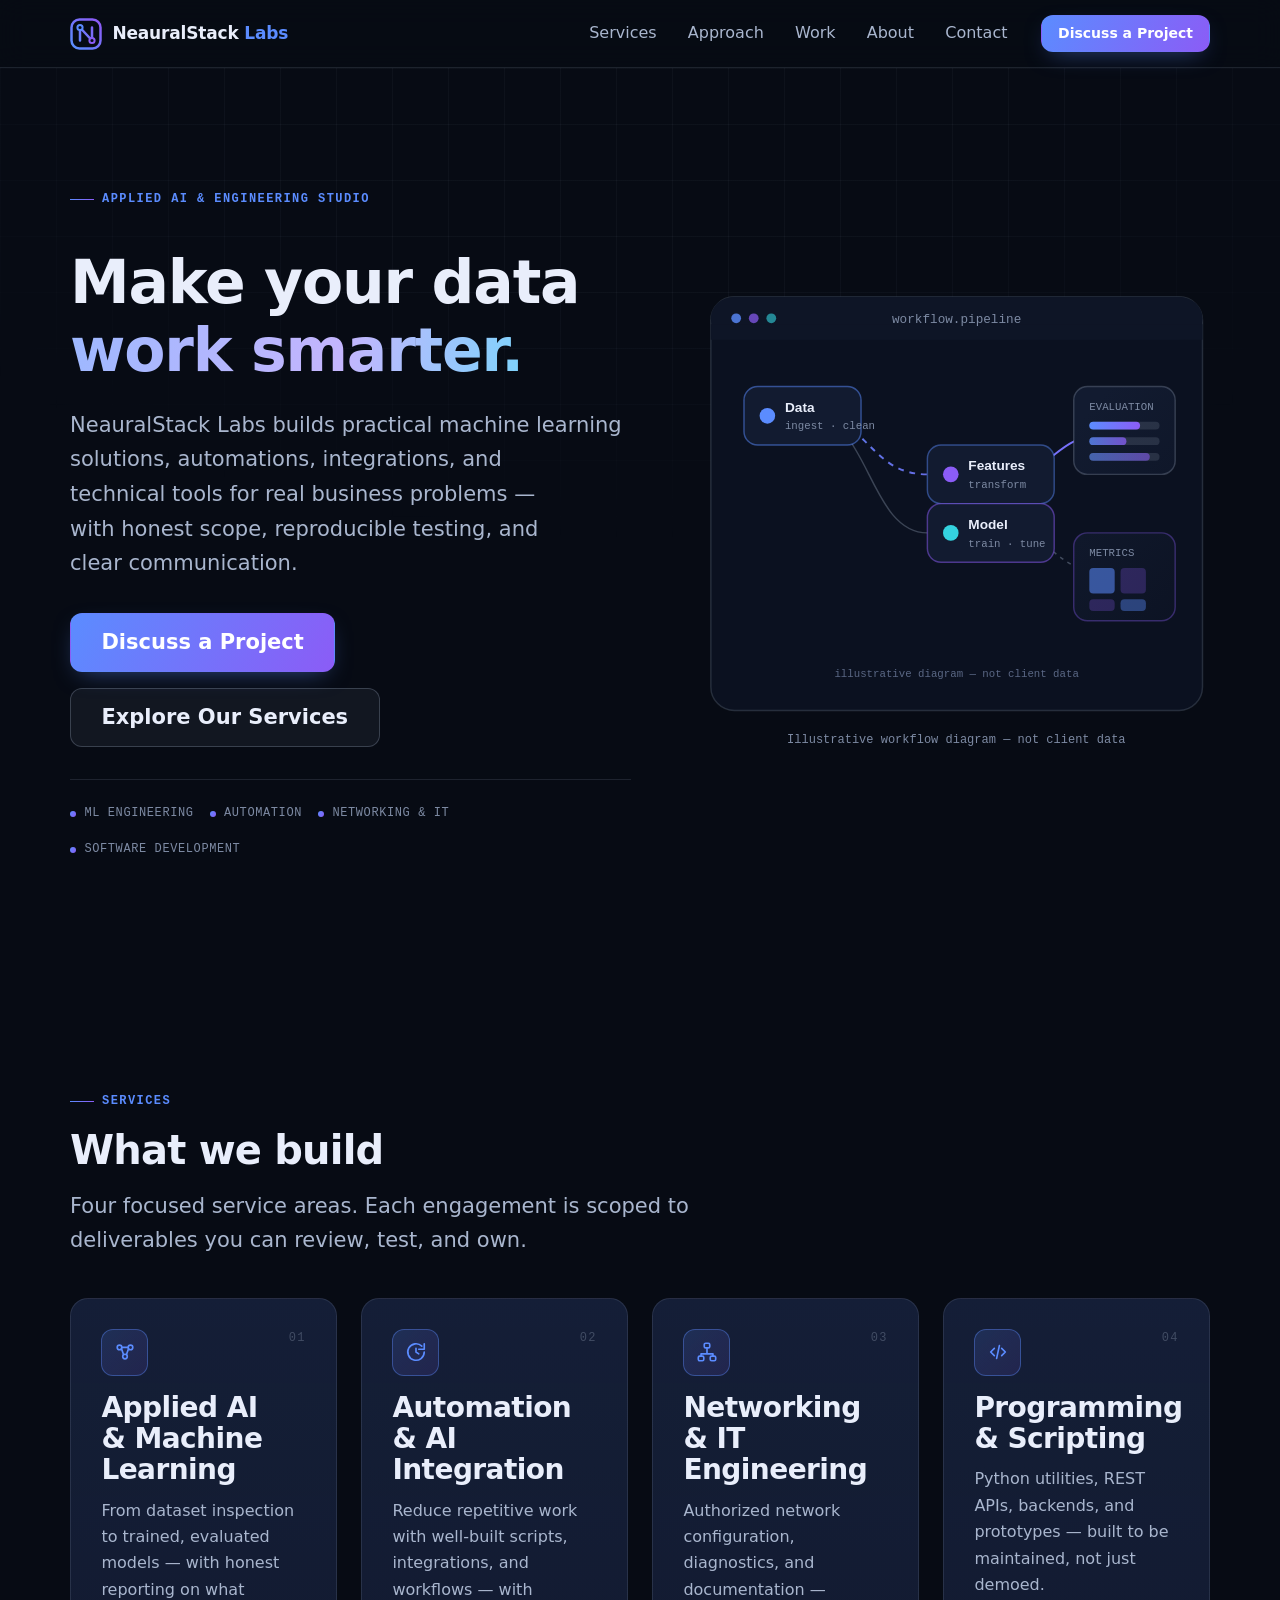
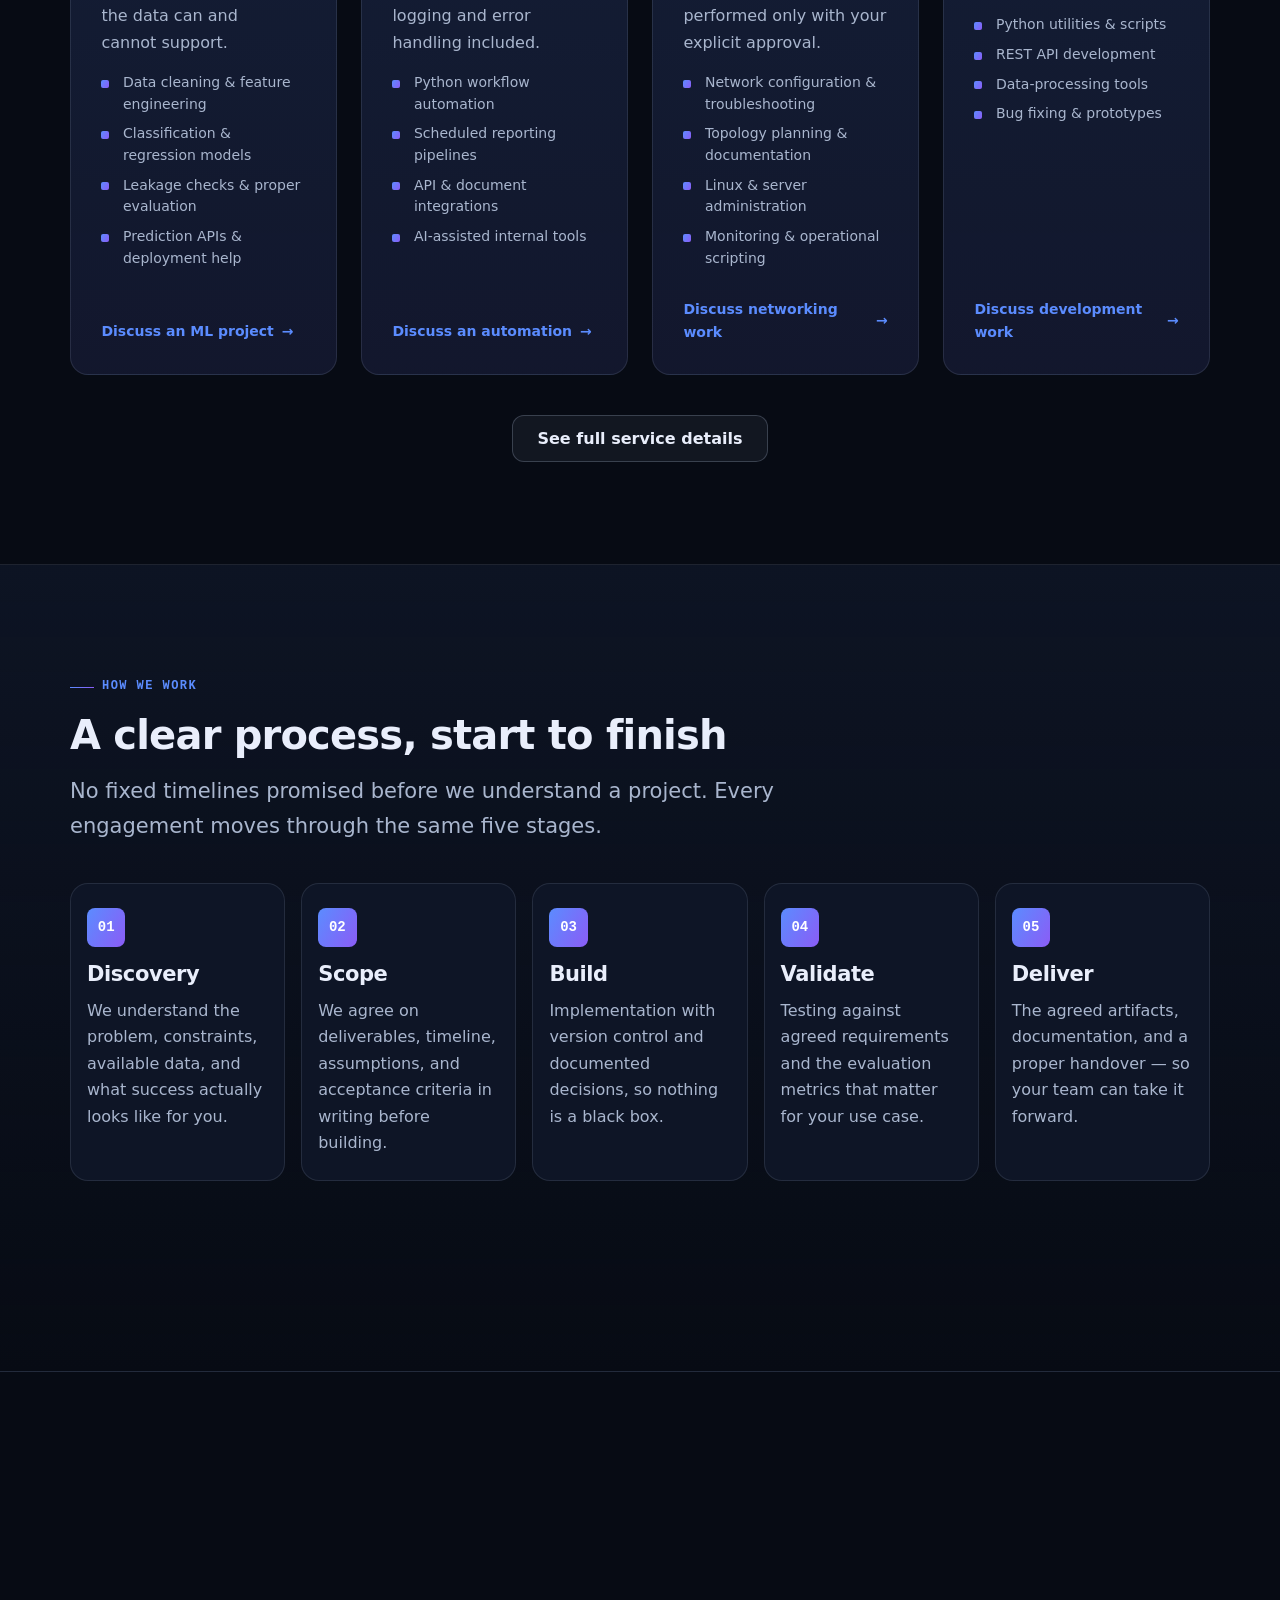
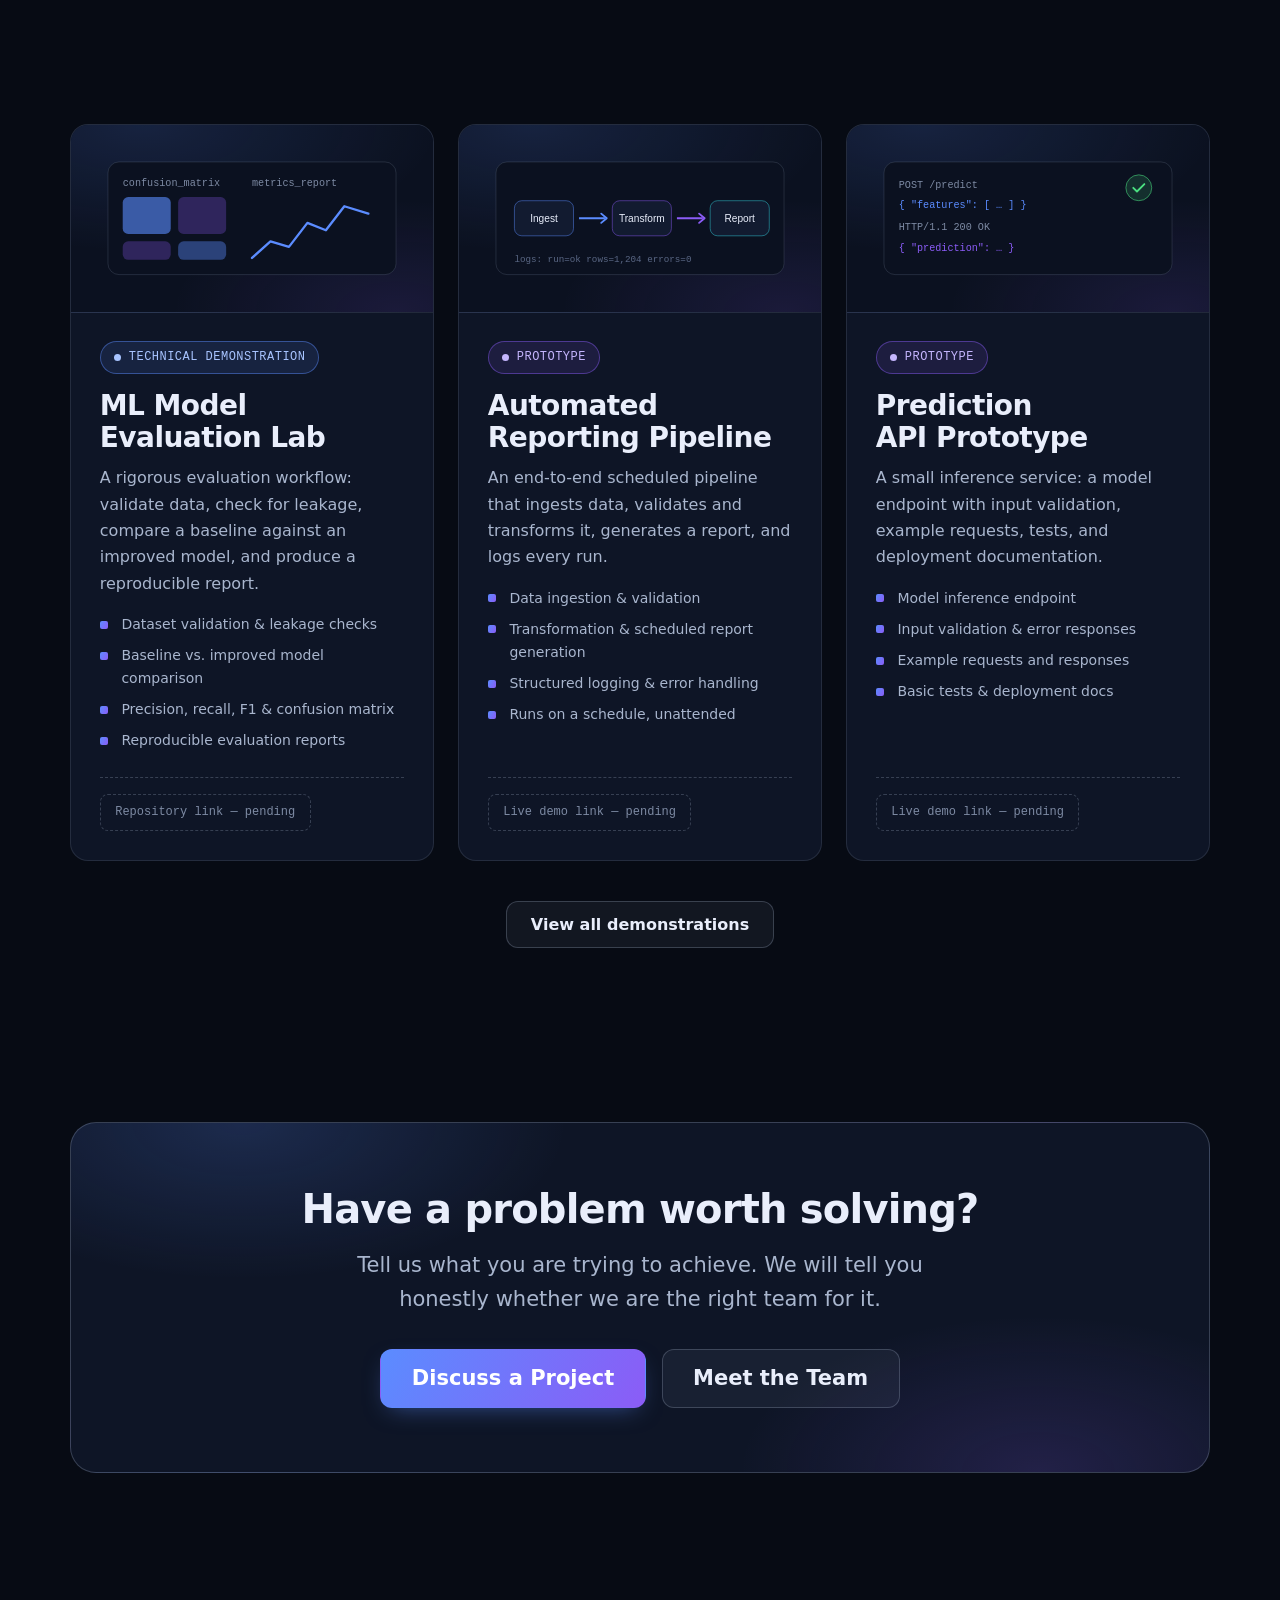
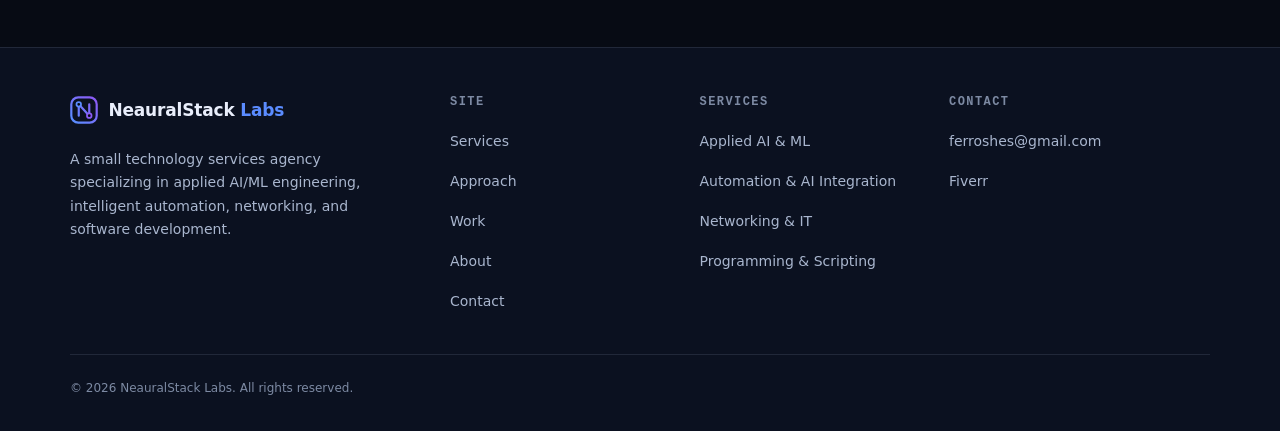
==== commit 1bd153bf: "fixed again" ====
--- a/index.html
+++ b/index.html
@@ -6,7 +6,7 @@
   <title>NeauralStack Labs — Applied AI, Automation &amp; Engineering Studio</title>
   <meta name="description" content="NeauralStack Labs builds practical machine learning solutions, automations, integrations, and technical tools for real business problems.">
   <!-- TODO(owner): replace with the production domain once confirmed -->
-  <link rel="canonical" href="https://neauralstacklabs.example/">
+  <link rel="canonical" href="https://neuralstack-labs.vercel.app/">
   <meta name="theme-color" content="#070b14">
 
   <!-- Open Graph -->
@@ -14,16 +14,16 @@
   <meta property="og:site_name" content="NeauralStack Labs">
   <meta property="og:title" content="NeauralStack Labs — Applied AI, Automation &amp; Engineering Studio">
   <meta property="og:description" content="Practical ML solutions, automations, integrations, and technical tools for real business problems.">
-  <meta property="og:url" content="https://neauralstacklabs.example/">
+  <meta property="og:url" content="https://neuralstack-labs.vercel.app/">
   <!-- TODO(owner): export assets/og-image.svg as a 1200x630 PNG and update this path -->
-  <meta property="og:image" content="https://neauralstacklabs.example/assets/og-image.png">
+  <meta property="og:image" content="https://neuralstack-labs.vercel.app/assets/og-image.png">
   <meta property="og:image:alt" content="NeauralStack Labs — Make your data work smarter.">
 
   <!-- Twitter -->
   <meta name="twitter:card" content="summary_large_image">
   <meta name="twitter:title" content="NeauralStack Labs — Applied AI, Automation &amp; Engineering Studio">
   <meta name="twitter:description" content="Practical ML solutions, automations, integrations, and technical tools for real business problems.">
-  <meta name="twitter:image" content="https://neauralstacklabs.example/assets/og-image.png">
+  <meta name="twitter:image" content="https://neuralstack-labs.vercel.app/assets/og-image.png">
 
   <link rel="icon" type="image/svg+xml" href="assets/favicon.svg">
   <link rel="stylesheet" href="css/tokens.css">
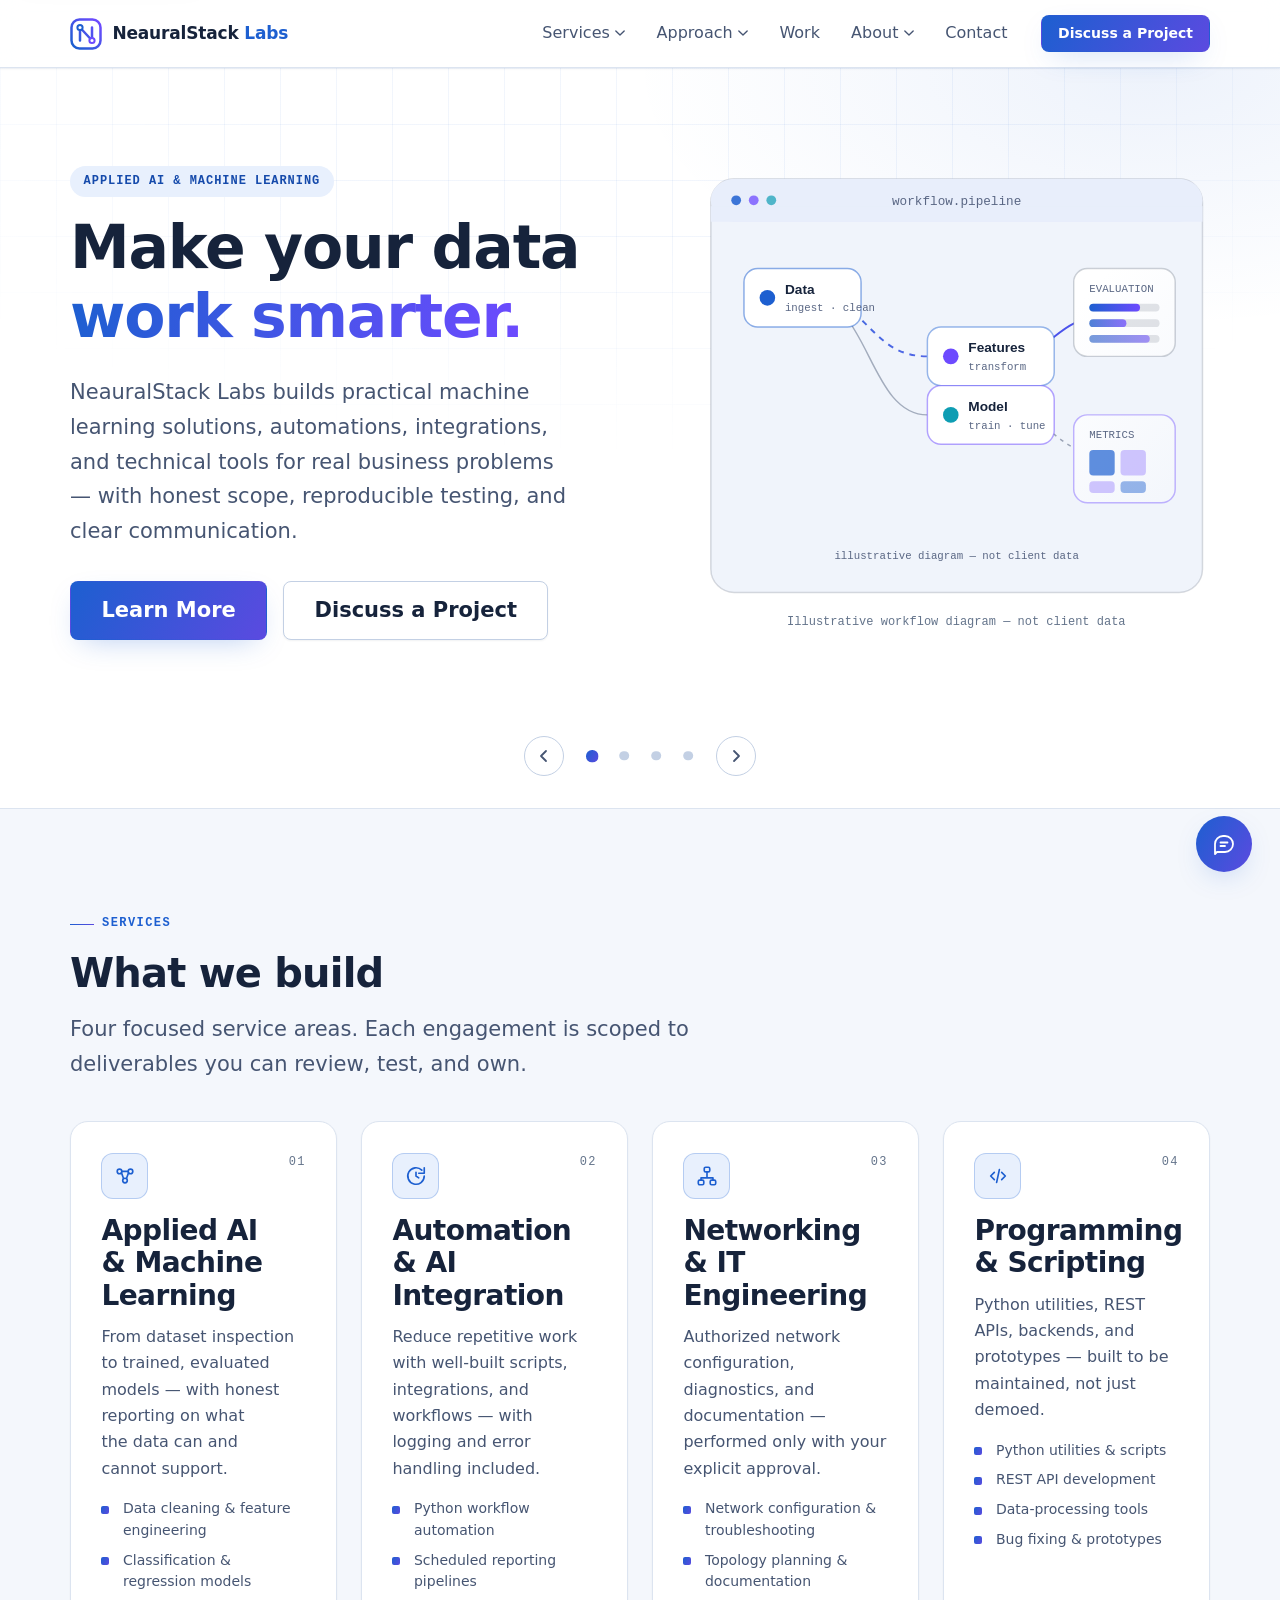
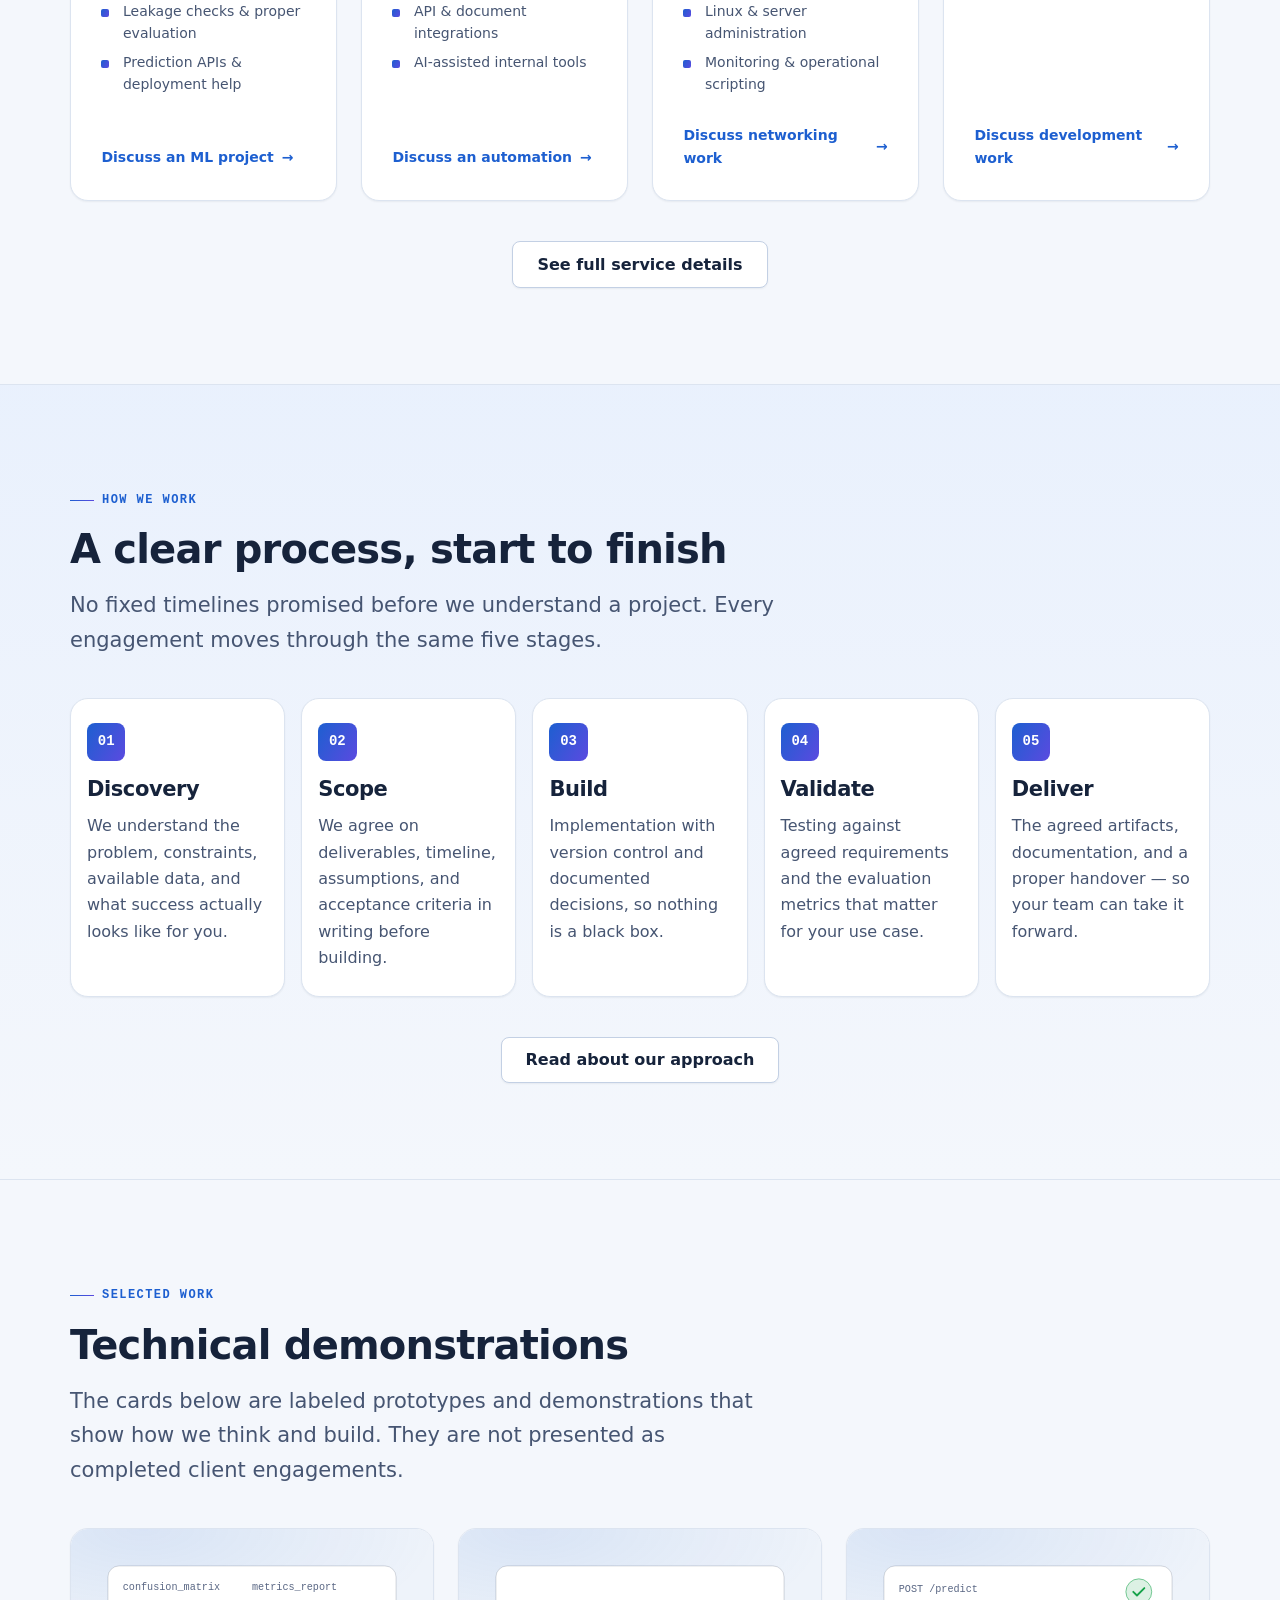
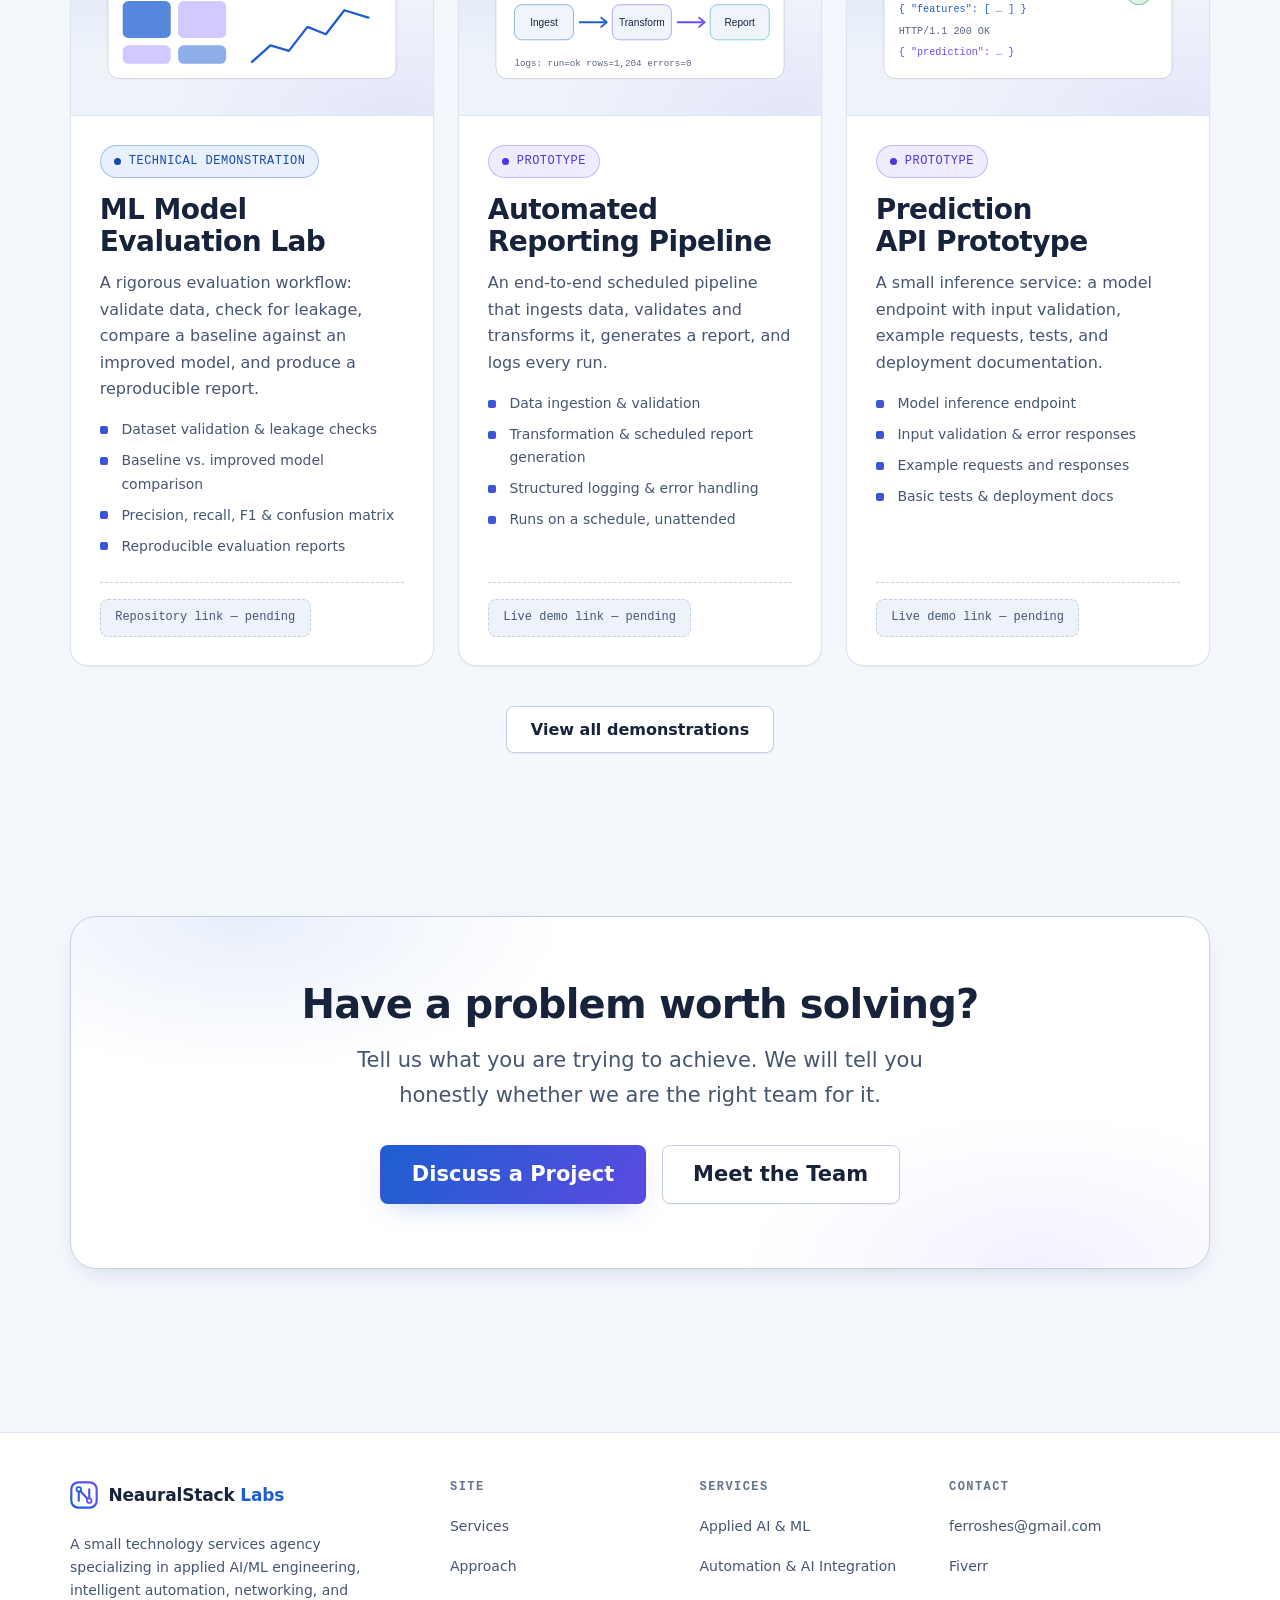
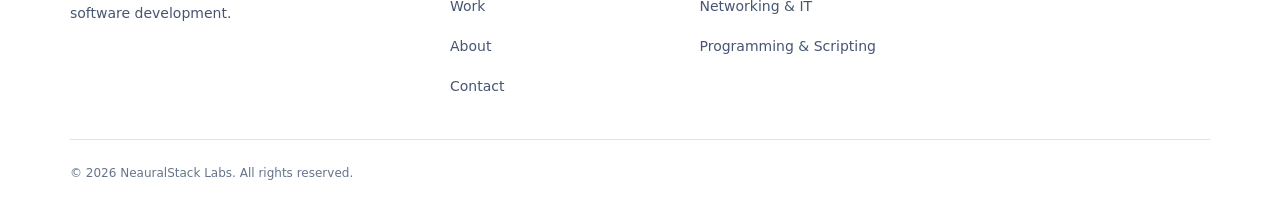
==== commit d102050d: "Re initiated everything" ====
--- a/index.html
+++ b/index.html
@@ -7,7 +7,7 @@
   <meta name="description" content="NeauralStack Labs builds practical machine learning solutions, automations, integrations, and technical tools for real business problems.">
   <!-- TODO(owner): replace with the production domain once confirmed -->
   <link rel="canonical" href="https://neuralstack-labs.vercel.app/">
-  <meta name="theme-color" content="#070b14">
+  <meta name="theme-color" content="#f4f7fc">
 
   <!-- Open Graph -->
   <meta property="og:type" content="website">
@@ -30,6 +30,8 @@
   <link rel="stylesheet" href="css/base.css">
   <link rel="stylesheet" href="css/components.css">
   <script src="js/main.js" defer></script>
+  <script src="js/hero-slider.js" defer></script>
+  <script src="js/chatbot.js" defer></script>
 </head>
 <body>
   <a class="skip-link" href="#main">Skip to content</a>
@@ -40,13 +42,13 @@
         <svg class="brand__mark" width="32" height="32" viewBox="0 0 32 32" fill="none" aria-hidden="true">
           <defs>
             <linearGradient id="brand-grad" x1="4" y1="28" x2="28" y2="4" gradientUnits="userSpaceOnUse">
-              <stop stop-color="#5B8CFF"/><stop offset="1" stop-color="#8B5CF6"/>
+              <stop stop-color="#1D5FD0"/><stop offset="1" stop-color="#6D4AFF"/>
             </linearGradient>
           </defs>
           <rect x="1.5" y="1.5" width="29" height="29" rx="8" stroke="url(#brand-grad)" stroke-width="2.5"/>
           <path d="M10 22.5V9.5L22 22.5V9.5" stroke="url(#brand-grad)" stroke-width="2.5" stroke-linecap="round" stroke-linejoin="round"/>
-          <circle cx="10" cy="9.5" r="2.6" fill="#070B14" stroke="#5B8CFF" stroke-width="2"/>
-          <circle cx="22" cy="22.5" r="2.6" fill="#070B14" stroke="#8B5CF6" stroke-width="2"/>
+          <circle cx="10" cy="9.5" r="2.6" fill="#ffffff" stroke="#1D5FD0" stroke-width="2"/>
+          <circle cx="22" cy="22.5" r="2.6" fill="#ffffff" stroke="#6D4AFF" stroke-width="2"/>
         </svg>
         <span class="brand__name">NeauralStack&nbsp;<span>Labs</span></span>
       </a>
@@ -58,10 +60,68 @@
 
       <nav class="nav" id="primary-nav" aria-label="Primary">
         <ul class="nav__list">
-          <li><a class="nav__link" href="services.html">Services</a></li>
-          <li><a class="nav__link" href="approach.html">Approach</a></li>
+          <li class="nav-item has-dropdown">
+            <button class="nav__link" type="button" aria-expanded="false" aria-controls="nav-services">
+              Services
+              <svg class="nav__caret" viewBox="0 0 12 8" fill="none" aria-hidden="true"><path d="M1 1.5 6 6.5l5-5" stroke="currentColor" stroke-width="1.6" stroke-linecap="round" stroke-linejoin="round"/></svg>
+            </button>
+            <div class="nav-dropdown nav-dropdown--wide" id="nav-services">
+              <a class="nav-dropdown__link" href="services.html#ai-ml">
+                <span class="nav-dropdown__title">Applied AI &amp; Machine Learning</span>
+                <span class="nav-dropdown__desc">Models, evaluation, prediction APIs</span>
+              </a>
+              <a class="nav-dropdown__link" href="services.html#automation">
+                <span class="nav-dropdown__title">Automation &amp; AI Integration</span>
+                <span class="nav-dropdown__desc">Workflows, pipelines, internal tools</span>
+              </a>
+              <a class="nav-dropdown__link" href="services.html#networking">
+                <span class="nav-dropdown__title">Networking &amp; IT</span>
+                <span class="nav-dropdown__desc">Configuration, diagnostics, Linux</span>
+              </a>
+              <a class="nav-dropdown__link" href="services.html#programming">
+                <span class="nav-dropdown__title">Programming &amp; Scripting</span>
+                <span class="nav-dropdown__desc">Python, REST APIs, prototypes</span>
+              </a>
+              <a class="nav-dropdown__all" href="services.html">All services →</a>
+            </div>
+          </li>
+
+          <li class="nav-item has-dropdown">
+            <button class="nav__link" type="button" aria-expanded="false" aria-controls="nav-approach">
+              Approach
+              <svg class="nav__caret" viewBox="0 0 12 8" fill="none" aria-hidden="true"><path d="M1 1.5 6 6.5l5-5" stroke="currentColor" stroke-width="1.6" stroke-linecap="round" stroke-linejoin="round"/></svg>
+            </button>
+            <div class="nav-dropdown" id="nav-approach">
+              <a class="nav-dropdown__link" href="approach.html#process">
+                <span class="nav-dropdown__title">How we work</span>
+                <span class="nav-dropdown__desc">Five stages, start to finish</span>
+              </a>
+              <a class="nav-dropdown__link" href="approach.html">
+                <span class="nav-dropdown__title">Our approach</span>
+                <span class="nav-dropdown__desc">Principles, honesty, and QA</span>
+              </a>
+            </div>
+          </li>
+
           <li><a class="nav__link" href="work.html">Work</a></li>
-          <li><a class="nav__link" href="about.html">About</a></li>
+
+          <li class="nav-item has-dropdown">
+            <button class="nav__link" type="button" aria-expanded="false" aria-controls="nav-about">
+              About
+              <svg class="nav__caret" viewBox="0 0 12 8" fill="none" aria-hidden="true"><path d="M1 1.5 6 6.5l5-5" stroke="currentColor" stroke-width="1.6" stroke-linecap="round" stroke-linejoin="round"/></svg>
+            </button>
+            <div class="nav-dropdown" id="nav-about">
+              <a class="nav-dropdown__link" href="about.html">
+                <span class="nav-dropdown__title">About us</span>
+                <span class="nav-dropdown__desc">Who we are and what we believe</span>
+              </a>
+              <a class="nav-dropdown__link" href="about.html#team-title">
+                <span class="nav-dropdown__title">Meet the team</span>
+                <span class="nav-dropdown__desc">The engineers behind the work</span>
+              </a>
+            </div>
+          </li>
+
           <li><a class="nav__link" href="contact.html">Contact</a></li>
         </ul>
         <a class="btn btn--primary btn--sm nav__cta" href="contact.html">Discuss a Project</a>
@@ -70,114 +130,367 @@
   </header>
 
   <main id="main">
-    <!-- ============================= HERO ============================= -->
-    <section class="hero" aria-labelledby="hero-title">
+    <!-- ========================== HERO SLIDER ========================== -->
+    <section class="hero-slider" data-hero-slider aria-label="Featured services">
       <div class="grid-backdrop" aria-hidden="true"></div>
-      <div class="container hero__inner">
-        <div>
-          <p class="eyebrow">Applied AI &amp; engineering studio</p>
-          <h1 class="hero__title" id="hero-title">Make your data<br><span class="text-gradient">work smarter.</span></h1>
-          <p class="hero__lede">
-            NeauralStack Labs builds practical machine learning solutions, automations,
-            integrations, and technical tools for real business problems — with honest
-            scope, reproducible testing, and clear communication.
-          </p>
-          <div class="btn-row">
-            <a class="btn btn--primary btn--lg" href="contact.html">Discuss a Project</a>
-            <a class="btn btn--secondary btn--lg" href="services.html">Explore Our Services</a>
+      <div class="hero-slider__track container">
+
+        <!-- Slide 1 — AI / ML (holds the page's only h1) -->
+        <div class="hero-slide is-active" role="group" aria-roledescription="slide" aria-label="1 of 4: Applied AI and machine learning">
+          <div class="hero-slide__inner">
+            <div>
+              <p class="hero-slide__eyebrow">Applied AI &amp; machine learning</p>
+              <h1 class="hero-slide__title" id="hero-title">Make your data<br><span class="text-gradient">work smarter.</span></h1>
+              <p class="hero-slide__lede">
+                NeauralStack Labs builds practical machine learning solutions, automations,
+                integrations, and technical tools for real business problems — with honest
+                scope, reproducible testing, and clear communication.
+              </p>
+              <div class="btn-row">
+                <a class="btn btn--primary btn--lg" href="services.html#ai-ml">Learn More</a>
+                <a class="btn btn--secondary btn--lg" href="contact.html">Discuss a Project</a>
+              </div>
+            </div>
+            <div class="hero-slide__visual">
+              <!-- Original illustration: an ML/data workflow. Decorative, not real client data. -->
+              <svg viewBox="0 0 520 440" fill="none" role="img" aria-labelledby="hero-viz-title hero-viz-desc" width="100%">
+                <title id="hero-viz-title">Illustration of a machine learning workflow</title>
+                <desc id="hero-viz-desc">A diagram showing data flowing through cleaning, features, a model, and evaluation metrics, with a small results panel.</desc>
+                <defs>
+                  <linearGradient id="hv-line" x1="60" y1="40" x2="460" y2="400" gradientUnits="userSpaceOnUse">
+                    <stop stop-color="#1D5FD0"/><stop offset="1" stop-color="#6D4AFF"/>
+                  </linearGradient>
+                  <linearGradient id="hv-panel" x1="300" y1="230" x2="500" y2="410" gradientUnits="userSpaceOnUse">
+                    <stop stop-color="#ffffff"/><stop offset="1" stop-color="#f0f4fb"/>
+                  </linearGradient>
+                  <linearGradient id="hv-bar" x1="0" y1="0" x2="1" y2="0">
+                    <stop stop-color="#1D5FD0"/><stop offset="1" stop-color="#6D4AFF"/>
+                  </linearGradient>
+                </defs>
+
+                <!-- frame -->
+                <rect x="8" y="8" width="504" height="424" rx="24" fill="#f0f4fb" stroke="rgba(22,35,59,0.16)" stroke-width="1.5"/>
+                <rect x="8" y="8" width="504" height="44" rx="24" fill="#e8eefb"/>
+                <rect x="8" y="36" width="504" height="16" fill="#e8eefb"/>
+                <circle cx="34" cy="30" r="5" fill="#1D5FD0" opacity="0.85"/>
+                <circle cx="52" cy="30" r="5" fill="#6D4AFF" opacity="0.75"/>
+                <circle cx="70" cy="30" r="5" fill="#0E9DB3" opacity="0.7"/>
+                <text x="260" y="35" text-anchor="middle" font-family="Menlo, Consolas, monospace" font-size="13" fill="#5A6784">workflow.pipeline</text>
+
+                <!-- connecting flow -->
+                <path d="M110 130 C 170 130, 170 190, 230 190" stroke="url(#hv-line)" stroke-width="2" stroke-dasharray="6 6" opacity="0.9"/>
+                <path d="M110 130 C 170 130, 170 250, 230 250" stroke="rgba(70,85,114,0.45)" stroke-width="1.5"/>
+                <path d="M310 190 C 360 190, 360 150, 410 150" stroke="url(#hv-line)" stroke-width="2"/>
+                <path d="M310 250 C 360 250, 360 290, 410 290" stroke="rgba(70,85,114,0.5)" stroke-width="1.5" stroke-dasharray="4 5"/>
+
+                <!-- node: data -->
+                <g>
+                  <rect x="42" y="100" width="120" height="60" rx="14" fill="#ffffff" stroke="rgba(29,95,208,0.5)" stroke-width="1.5"/>
+                  <circle cx="66" cy="130" r="8" fill="#1D5FD0"/>
+                  <text x="84" y="126" font-family="Segoe UI, Arial, sans-serif" font-size="14" font-weight="600" fill="#16233b">Data</text>
+                  <text x="84" y="144" font-family="Menlo, Consolas, monospace" font-size="11" fill="#5A6784">ingest · clean</text>
+                </g>
+
+                <!-- node: features -->
+                <g>
+                  <rect x="230" y="160" width="130" height="60" rx="14" fill="#ffffff" stroke="rgba(29,95,208,0.45)" stroke-width="1.5"/>
+                  <circle cx="254" cy="190" r="8" fill="#6D4AFF"/>
+                  <text x="272" y="186" font-family="Segoe UI, Arial, sans-serif" font-size="14" font-weight="600" fill="#16233b">Features</text>
+                  <text x="272" y="204" font-family="Menlo, Consolas, monospace" font-size="11" fill="#5A6784">transform</text>
+                </g>
+
+                <!-- node: model -->
+                <g>
+                  <rect x="230" y="220" width="130" height="60" rx="14" fill="#ffffff" stroke="rgba(109,74,255,0.5)" stroke-width="1.5"/>
+                  <circle cx="254" cy="250" r="8" fill="#0E9DB3"/>
+                  <text x="272" y="246" font-family="Segoe UI, Arial, sans-serif" font-size="14" font-weight="600" fill="#16233b">Model</text>
+                  <text x="272" y="264" font-family="Menlo, Consolas, monospace" font-size="11" fill="#5A6784">train · tune</text>
+                </g>
+
+                <!-- evaluation panel -->
+                <g>
+                  <rect x="380" y="100" width="104" height="90" rx="14" fill="url(#hv-panel)" stroke="rgba(22,35,59,0.2)" stroke-width="1.5"/>
+                  <text x="396" y="124" font-family="Menlo, Consolas, monospace" font-size="11" fill="#5A6784">EVALUATION</text>
+                  <rect x="396" y="136" width="72" height="8" rx="4" fill="rgba(22,35,59,0.12)"/>
+                  <rect x="396" y="136" width="52" height="8" rx="4" fill="url(#hv-bar)"/>
+                  <rect x="396" y="152" width="72" height="8" rx="4" fill="rgba(22,35,59,0.12)"/>
+                  <rect x="396" y="152" width="38" height="8" rx="4" fill="url(#hv-bar)" opacity="0.75"/>
+                  <rect x="396" y="168" width="72" height="8" rx="4" fill="rgba(22,35,59,0.12)"/>
+                  <rect x="396" y="168" width="62" height="8" rx="4" fill="url(#hv-bar)" opacity="0.55"/>
+                </g>
+
+                <!-- metrics panel -->
+                <g>
+                  <rect x="380" y="250" width="104" height="90" rx="14" fill="url(#hv-panel)" stroke="rgba(109,74,255,0.4)" stroke-width="1.5"/>
+                  <text x="396" y="274" font-family="Menlo, Consolas, monospace" font-size="11" fill="#5A6784">METRICS</text>
+                  <!-- confusion-matrix motif (illustrative only) -->
+                  <rect x="396" y="286" width="26" height="26" rx="4" fill="rgba(29,95,208,0.7)"/>
+                  <rect x="428" y="286" width="26" height="26" rx="4" fill="rgba(109,74,255,0.3)"/>
+                  <rect x="396" y="318" width="26" height="12" rx="4" fill="rgba(109,74,255,0.3)"/>
+                  <rect x="428" y="318" width="26" height="12" rx="4" fill="rgba(29,95,208,0.45)"/>
+                </g>
+
+                <!-- bottom caption row -->
+                <text x="260" y="398" text-anchor="middle" font-family="Menlo, Consolas, monospace" font-size="11" fill="#5A6784">illustrative diagram — not client data</text>
+              </svg>
+              <p class="hero-slide__caption">Illustrative workflow diagram — not client data</p>
+            </div>
           </div>
-          <ul class="hero__meta">
-            <li>ML engineering</li>
-            <li>Automation</li>
-            <li>Networking &amp; IT</li>
-            <li>Software development</li>
-          </ul>
-        </div>
-
-        <div class="hero__visual">
-          <!-- Original illustration: an ML/data workflow. Decorative, not real client data. -->
-          <svg viewBox="0 0 520 440" fill="none" role="img" aria-labelledby="hero-viz-title hero-viz-desc" width="100%">
-            <title id="hero-viz-title">Illustration of a machine learning workflow</title>
-            <desc id="hero-viz-desc">A diagram showing data flowing through cleaning, features, a model, and evaluation metrics, with a small results panel.</desc>
-            <defs>
-              <linearGradient id="hv-line" x1="60" y1="40" x2="460" y2="400" gradientUnits="userSpaceOnUse">
-                <stop stop-color="#5B8CFF"/><stop offset="1" stop-color="#8B5CF6"/>
-              </linearGradient>
-              <linearGradient id="hv-panel" x1="300" y1="230" x2="500" y2="410" gradientUnits="userSpaceOnUse">
-                <stop stop-color="#121B30"/><stop offset="1" stop-color="#0B1120"/>
-              </linearGradient>
-              <linearGradient id="hv-bar" x1="0" y1="0" x2="1" y2="0">
-                <stop stop-color="#5B8CFF"/><stop offset="1" stop-color="#8B5CF6"/>
-              </linearGradient>
-            </defs>
-
-            <!-- frame -->
-            <rect x="8" y="8" width="504" height="424" rx="24" fill="#0B1120" stroke="rgba(148,163,184,0.22)" stroke-width="1.5"/>
-            <rect x="8" y="8" width="504" height="44" rx="24" fill="#0E1526"/>
-            <rect x="8" y="36" width="504" height="16" fill="#0E1526"/>
-            <circle cx="34" cy="30" r="5" fill="#5B8CFF" opacity="0.8"/>
-            <circle cx="52" cy="30" r="5" fill="#8B5CF6" opacity="0.7"/>
-            <circle cx="70" cy="30" r="5" fill="#34D3E0" opacity="0.6"/>
-            <text x="260" y="35" text-anchor="middle" font-family="Menlo, Consolas, monospace" font-size="13" fill="#7D8AA3">workflow.pipeline</text>
-
-            <!-- connecting flow -->
-            <path d="M110 130 C 170 130, 170 190, 230 190" stroke="url(#hv-line)" stroke-width="2" stroke-dasharray="6 6" opacity="0.9"/>
-            <path d="M110 130 C 170 130, 170 250, 230 250" stroke="rgba(148,163,184,0.35)" stroke-width="1.5"/>
-            <path d="M310 190 C 360 190, 360 150, 410 150" stroke="url(#hv-line)" stroke-width="2"/>
-            <path d="M310 250 C 360 250, 360 290, 410 290" stroke="rgba(148,163,184,0.4)" stroke-width="1.5" stroke-dasharray="4 5"/>
-
-            <!-- node: data -->
-            <g>
-              <rect x="42" y="100" width="120" height="60" rx="14" fill="#121B30" stroke="rgba(91,140,255,0.5)" stroke-width="1.5"/>
-              <circle cx="66" cy="130" r="8" fill="#5B8CFF"/>
-              <text x="84" y="126" font-family="Segoe UI, Arial, sans-serif" font-size="14" font-weight="600" fill="#E9EEFB">Data</text>
-              <text x="84" y="144" font-family="Menlo, Consolas, monospace" font-size="11" fill="#7D8AA3">ingest · clean</text>
-            </g>
-
-            <!-- node: features -->
-            <g>
-              <rect x="230" y="160" width="130" height="60" rx="14" fill="#121B30" stroke="rgba(91,140,255,0.45)" stroke-width="1.5"/>
-              <circle cx="254" cy="190" r="8" fill="#8B5CF6"/>
-              <text x="272" y="186" font-family="Segoe UI, Arial, sans-serif" font-size="14" font-weight="600" fill="#E9EEFB">Features</text>
-              <text x="272" y="204" font-family="Menlo, Consolas, monospace" font-size="11" fill="#7D8AA3">transform</text>
-            </g>
-
-            <!-- node: model -->
-            <g>
-              <rect x="230" y="220" width="130" height="60" rx="14" fill="#121B30" stroke="rgba(139,92,246,0.5)" stroke-width="1.5"/>
-              <circle cx="254" cy="250" r="8" fill="#34D3E0"/>
-              <text x="272" y="246" font-family="Segoe UI, Arial, sans-serif" font-size="14" font-weight="600" fill="#E9EEFB">Model</text>
-              <text x="272" y="264" font-family="Menlo, Consolas, monospace" font-size="11" fill="#7D8AA3">train · tune</text>
-            </g>
-
-            <!-- evaluation panel -->
-            <g>
-              <rect x="380" y="100" width="104" height="90" rx="14" fill="url(#hv-panel)" stroke="rgba(148,163,184,0.3)" stroke-width="1.5"/>
-              <text x="396" y="124" font-family="Menlo, Consolas, monospace" font-size="11" fill="#7D8AA3">EVALUATION</text>
-              <rect x="396" y="136" width="72" height="8" rx="4" fill="rgba(148,163,184,0.18)"/>
-              <rect x="396" y="136" width="52" height="8" rx="4" fill="url(#hv-bar)"/>
-              <rect x="396" y="152" width="72" height="8" rx="4" fill="rgba(148,163,184,0.18)"/>
-              <rect x="396" y="152" width="38" height="8" rx="4" fill="url(#hv-bar)" opacity="0.75"/>
-              <rect x="396" y="168" width="72" height="8" rx="4" fill="rgba(148,163,184,0.18)"/>
-              <rect x="396" y="168" width="62" height="8" rx="4" fill="url(#hv-bar)" opacity="0.55"/>
-            </g>
-
-            <!-- metrics panel -->
-            <g>
-              <rect x="380" y="250" width="104" height="90" rx="14" fill="url(#hv-panel)" stroke="rgba(139,92,246,0.35)" stroke-width="1.5"/>
-              <text x="396" y="274" font-family="Menlo, Consolas, monospace" font-size="11" fill="#7D8AA3">METRICS</text>
-              <!-- confusion-matrix motif (illustrative only) -->
-              <rect x="396" y="286" width="26" height="26" rx="4" fill="rgba(91,140,255,0.55)"/>
-              <rect x="428" y="286" width="26" height="26" rx="4" fill="rgba(139,92,246,0.25)"/>
-              <rect x="396" y="318" width="26" height="12" rx="4" fill="rgba(139,92,246,0.25)"/>
-              <rect x="428" y="318" width="26" height="12" rx="4" fill="rgba(91,140,255,0.4)"/>
-            </g>
-
-            <!-- bottom caption row -->
-            <text x="260" y="398" text-anchor="middle" font-family="Menlo, Consolas, monospace" font-size="11" fill="#5A6784">illustrative diagram — not client data</text>
-          </svg>
-          <p class="hero__caption">Illustrative workflow diagram — not client data</p>
-        </div>
+        </div>
+
+        <!-- Slide 2 — Automation -->
+        <div class="hero-slide" role="group" aria-roledescription="slide" aria-label="2 of 4: Business automation">
+          <div class="hero-slide__inner">
+            <div>
+              <p class="hero-slide__eyebrow">Business automation</p>
+              <h2 class="hero-slide__title">Automate the<br><span class="text-gradient">busywork.</span></h2>
+              <p class="hero-slide__lede">
+                Repetitive tasks, scheduled reports, and manual data handoffs slow teams down.
+                We build scripted workflows and integrations with logging and error handling
+                included — so the automation keeps running after we hand it over.
+              </p>
+              <div class="btn-row">
+                <a class="btn btn--primary btn--lg" href="services.html#automation">Learn More</a>
+                <a class="btn btn--secondary btn--lg" href="contact.html?service=automation">Discuss an automation</a>
+              </div>
+            </div>
+            <div class="hero-slide__visual">
+              <svg viewBox="0 0 520 400" fill="none" role="img" aria-labelledby="auto-viz-title auto-viz-desc" width="100%">
+                <title id="auto-viz-title">Illustration of an automation workflow</title>
+                <desc id="auto-viz-desc">Four connected stages — trigger, fetch, transform and report — finishing with a successful run badge.</desc>
+                <defs>
+                  <linearGradient id="auto-grad" x1="0" y1="0" x2="1" y2="1">
+                    <stop stop-color="#1D5FD0"/><stop offset="1" stop-color="#6D4AFF"/>
+                  </linearGradient>
+                </defs>
+                <rect x="8" y="8" width="504" height="384" rx="24" fill="#f0f4fb" stroke="rgba(22,35,59,0.16)" stroke-width="1.5"/>
+                <rect x="8" y="8" width="504" height="44" rx="24" fill="#e8eefb"/>
+                <rect x="8" y="36" width="504" height="16" fill="#e8eefb"/>
+                <circle cx="34" cy="30" r="5" fill="#1D5FD0" opacity="0.85"/>
+                <circle cx="52" cy="30" r="5" fill="#6D4AFF" opacity="0.75"/>
+                <circle cx="70" cy="30" r="5" fill="#0E9DB3" opacity="0.7"/>
+                <text x="260" y="35" text-anchor="middle" font-family="Menlo, Consolas, monospace" font-size="13" fill="#5A6784">automation.run</text>
+
+                <!-- vertical stage chain -->
+                <g font-family="Segoe UI, Arial, sans-serif" font-size="14" font-weight="600" fill="#16233b">
+                  <rect x="60" y="80" width="400" height="56" rx="14" fill="#ffffff" stroke="rgba(29,95,208,0.5)" stroke-width="1.5"/>
+                  <circle cx="94" cy="108" r="9" fill="url(#auto-grad)"/>
+                  <text x="118" y="104">Trigger — schedule or webhook</text>
+                  <text x="118" y="124" font-family="Menlo, Consolas, monospace" font-size="11" font-weight="400" fill="#5A6784">cron: 0 8 * * 1</text>
+
+                  <path d="M260 136v28" stroke="rgba(29,95,208,0.55)" stroke-width="2" stroke-dasharray="5 5"/>
+                  <path d="m254 158 6 7 6-7" fill="none" stroke="rgba(29,95,208,0.55)" stroke-width="2" stroke-linecap="round" stroke-linejoin="round"/>
+
+                  <rect x="60" y="164" width="400" height="56" rx="14" fill="#ffffff" stroke="rgba(109,74,255,0.45)" stroke-width="1.5"/>
+                  <circle cx="94" cy="192" r="9" fill="#6D4AFF"/>
+                  <text x="118" y="188">Fetch &amp; validate data</text>
+                  <text x="118" y="208" font-family="Menlo, Consolas, monospace" font-size="11" font-weight="400" fill="#5A6784">rows=1,204 errors=0</text>
+
+                  <path d="M260 220v28" stroke="rgba(109,74,255,0.55)" stroke-width="2" stroke-dasharray="5 5"/>
+                  <path d="m254 242 6 7 6-7" fill="none" stroke="rgba(109,74,255,0.55)" stroke-width="2" stroke-linecap="round" stroke-linejoin="round"/>
+
+                  <rect x="60" y="248" width="400" height="56" rx="14" fill="#ffffff" stroke="rgba(14,157,179,0.5)" stroke-width="1.5"/>
+                  <circle cx="94" cy="276" r="9" fill="#0E9DB3"/>
+                  <text x="118" y="272">Transform &amp; generate report</text>
+                  <text x="118" y="292" font-family="Menlo, Consolas, monospace" font-size="11" font-weight="400" fill="#5A6784">report_weekly.pdf → inbox</text>
+                </g>
+
+                <!-- success badge -->
+                <g>
+                  <rect x="60" y="330" width="400" height="46" rx="14" fill="#ffffff" stroke="rgba(22,163,74,0.5)" stroke-width="1.5"/>
+                  <circle cx="92" cy="353" r="10" fill="rgba(22,163,74,0.15)" stroke="rgba(22,163,74,0.6)"/>
+                  <path d="m87 353 4 4 7-8" fill="none" stroke="#16a34a" stroke-width="2" stroke-linecap="round" stroke-linejoin="round"/>
+                  <text x="114" y="358" font-family="Menlo, Consolas, monospace" font-size="12" fill="#16233b">run ok — unattended, fully logged</text>
+                </g>
+              </svg>
+              <p class="hero-slide__caption">Illustrative pipeline — not client data</p>
+            </div>
+          </div>
+        </div>
+
+        <!-- Slide 3 — Networking -->
+        <div class="hero-slide" role="group" aria-roledescription="slide" aria-label="3 of 4: Networking and IT">
+          <div class="hero-slide__inner">
+            <div>
+              <p class="hero-slide__eyebrow">Networking &amp; IT</p>
+              <h2 class="hero-slide__title">Networks that<br><span class="text-gradient">stay dependable.</span></h2>
+              <p class="hero-slide__lede">
+                Authorized network configuration, diagnostics, monitoring, and documentation —
+                performed only with your explicit approval. We leave your infrastructure clearer
+                than we found it, with documentation your team can actually use.
+              </p>
+              <div class="btn-row">
+                <a class="btn btn--primary btn--lg" href="services.html#networking">Learn More</a>
+                <a class="btn btn--secondary btn--lg" href="contact.html?service=networking">Discuss networking work</a>
+              </div>
+            </div>
+            <div class="hero-slide__visual">
+              <svg viewBox="0 0 520 400" fill="none" role="img" aria-labelledby="net-viz-title net-viz-desc" width="100%">
+                <title id="net-viz-title">Illustration of a network topology</title>
+                <desc id="net-viz-desc">A central router connected to three devices, with a monitoring status panel showing all links healthy.</desc>
+                <defs>
+                  <linearGradient id="net-grad" x1="0" y1="0" x2="1" y2="1">
+                    <stop stop-color="#1D5FD0"/><stop offset="1" stop-color="#6D4AFF"/>
+                  </linearGradient>
+                </defs>
+                <rect x="8" y="8" width="504" height="384" rx="24" fill="#f0f4fb" stroke="rgba(22,35,59,0.16)" stroke-width="1.5"/>
+                <rect x="8" y="8" width="504" height="44" rx="24" fill="#e8eefb"/>
+                <rect x="8" y="36" width="504" height="16" fill="#e8eefb"/>
+                <circle cx="34" cy="30" r="5" fill="#1D5FD0" opacity="0.85"/>
+                <circle cx="52" cy="30" r="5" fill="#6D4AFF" opacity="0.75"/>
+                <circle cx="70" cy="30" r="5" fill="#0E9DB3" opacity="0.7"/>
+                <text x="260" y="35" text-anchor="middle" font-family="Menlo, Consolas, monospace" font-size="13" fill="#5A6784">net.monitor</text>
+
+                <!-- links -->
+                <path d="M260 210 120 120M260 210l140-90M260 210v110" stroke="url(#net-grad)" stroke-width="2.5"/>
+                <path d="M260 210 120 120M260 210l140-90M260 210v110" stroke="#ffffff" stroke-width="6" stroke-dasharray="2 14" stroke-linecap="round" opacity="0.8"/>
+
+                <!-- central router -->
+                <g>
+                  <rect x="196" y="176" width="128" height="68" rx="16" fill="#ffffff" stroke="rgba(29,95,208,0.6)" stroke-width="2"/>
+                  <rect x="216" y="196" width="88" height="10" rx="5" fill="rgba(29,95,208,0.2)"/>
+                  <rect x="216" y="196" width="60" height="10" rx="5" fill="url(#net-grad)"/>
+                  <rect x="216" y="214" width="88" height="10" rx="5" fill="rgba(109,74,255,0.2)"/>
+                  <rect x="216" y="214" width="44" height="10" rx="5" fill="#6D4AFF"/>
+                  <text x="260" y="266" text-anchor="middle" font-family="Menlo, Consolas, monospace" font-size="11" fill="#5A6784">core-router</text>
+                </g>
+
+                <!-- endpoints -->
+                <g font-family="Segoe UI, Arial, sans-serif" font-size="12" font-weight="600" fill="#16233b">
+                  <rect x="56" y="88" width="112" height="52" rx="12" fill="#ffffff" stroke="rgba(29,95,208,0.45)" stroke-width="1.5"/>
+                  <text x="112" y="118" text-anchor="middle">Workstations</text>
+
+                  <rect x="352" y="88" width="112" height="52" rx="12" fill="#ffffff" stroke="rgba(109,74,255,0.45)" stroke-width="1.5"/>
+                  <text x="408" y="118" text-anchor="middle">Linux server</text>
+
+                  <rect x="196" y="308" width="128" height="52" rx="12" fill="#ffffff" stroke="rgba(14,157,179,0.5)" stroke-width="1.5"/>
+                  <text x="260" y="338" text-anchor="middle">Monitoring</text>
+                </g>
+
+                <!-- status dots -->
+                <circle cx="72" cy="104" r="5" fill="#16a34a"/>
+                <circle cx="368" cy="104" r="5" fill="#16a34a"/>
+                <circle cx="212" cy="324" r="5" fill="#16a34a"/>
+              </svg>
+              <p class="hero-slide__caption">Illustrative topology — configured with your approval only</p>
+            </div>
+          </div>
+        </div>
+
+        <!-- Slide 4 — Programming -->
+        <div class="hero-slide" role="group" aria-roledescription="slide" aria-label="4 of 4: Programming and development">
+          <div class="hero-slide__inner">
+            <div>
+              <p class="hero-slide__eyebrow">Programming &amp; development</p>
+              <h2 class="hero-slide__title">Software built<br><span class="text-gradient">to be maintained.</span></h2>
+              <p class="hero-slide__lede">
+                Python utilities, REST APIs, backends, and prototypes — written with tests,
+                documentation, and clear structure, so the codebase is an asset rather than
+                a liability after delivery.
+              </p>
+              <div class="btn-row">
+                <a class="btn btn--primary btn--lg" href="services.html#programming">Learn More</a>
+                <a class="btn btn--secondary btn--lg" href="contact.html?service=programming">Discuss development work</a>
+              </div>
+            </div>
+            <div class="hero-slide__visual">
+              <svg viewBox="0 0 520 400" fill="none" role="img" aria-labelledby="dev-viz-title dev-viz-desc" width="100%">
+                <title id="dev-viz-title">Illustration of a code editor and test results</title>
+                <desc id="dev-viz-desc">A code window showing a function definition, next to a panel with passing tests.</desc>
+                <defs>
+                  <linearGradient id="dev-grad" x1="0" y1="0" x2="1" y2="1">
+                    <stop stop-color="#1D5FD0"/><stop offset="1" stop-color="#6D4AFF"/>
+                  </linearGradient>
+                </defs>
+                <rect x="8" y="8" width="504" height="384" rx="24" fill="#f0f4fb" stroke="rgba(22,35,59,0.16)" stroke-width="1.5"/>
+                <rect x="8" y="8" width="504" height="44" rx="24" fill="#e8eefb"/>
+                <rect x="8" y="36" width="504" height="16" fill="#e8eefb"/>
+                <circle cx="34" cy="30" r="5" fill="#1D5FD0" opacity="0.85"/>
+                <circle cx="52" cy="30" r="5" fill="#6D4AFF" opacity="0.75"/>
+                <circle cx="70" cy="30" r="5" fill="#0E9DB3" opacity="0.7"/>
+                <text x="260" y="35" text-anchor="middle" font-family="Menlo, Consolas, monospace" font-size="13" fill="#5A6784">service.py — main</text>
+
+                <!-- code window -->
+                <rect x="40" y="76" width="270" height="284" rx="16" fill="#ffffff" stroke="rgba(22,35,59,0.2)" stroke-width="1.5"/>
+                <g font-family="Menlo, Consolas, monospace" font-size="12">
+                  <text x="64" y="112" fill="#5A6784">1</text>
+                  <text x="88" y="112" fill="#1D5FD0">def</text>
+                  <text x="120" y="112" fill="#16233b">predict(features):</text>
+
+                  <text x="64" y="140" fill="#5A6784">2</text>
+                  <text x="88" y="140" fill="#5A6784">    </text>
+                  <text x="120" y="140" fill="#6D4AFF">validate</text>
+                  <text x="176" y="140" fill="#16233b">(features)</text>
+
+                  <text x="64" y="168" fill="#5A6784">3</text>
+                  <text x="88" y="168" fill="#5A6784">    </text>
+                  <text x="120" y="168" fill="#16233b">model = load()</text>
+
+                  <text x="64" y="196" fill="#5A6784">4</text>
+                  <text x="88" y="196" fill="#5A6784">    </text>
+                  <text x="120" y="196" fill="#0E9DB3">return</text>
+                  <text x="164" y="196" fill="#16233b"> model(features)</text>
+
+                  <rect x="64" y="220" width="222" height="1.5" fill="rgba(22,35,59,0.14)"/>
+
+                  <text x="64" y="250" fill="#5A6784">5</text>
+                  <text x="88" y="250" fill="#1D5FD0">class</text>
+                  <text x="128" y="250" fill="#16233b">APIHandler:</text>
+
+                  <text x="64" y="278" fill="#5A6784">6</text>
+                  <text x="88" y="278" fill="#5A6784">    </text>
+                  <text x="120" y="278" fill="#6D4AFF">rate_limit</text>
+                  <text x="200" y="278" fill="#16233b">= 100</text>
+
+                  <text x="64" y="306" fill="#5A6784">7</text>
+                  <text x="88" y="306" fill="#5A6784">    </text>
+                  <text x="120" y="306" fill="#16233b">timeout = 30</text>
+                </g>
+
+                <!-- tests panel -->
+                <g>
+                  <rect x="330" y="76" width="150" height="150" rx="16" fill="#ffffff" stroke="rgba(29,95,208,0.4)" stroke-width="1.5"/>
+                  <text x="354" y="106" font-family="Menlo, Consolas, monospace" font-size="11" fill="#5A6784">TESTS</text>
+                  <g font-family="Menlo, Consolas, monospace" font-size="11" fill="#16233b">
+                    <circle cx="358" cy="130" r="5" fill="#16a34a"/>
+                    <text x="372" y="134">test_api · pass</text>
+                    <circle cx="358" cy="158" r="5" fill="#16a34a"/>
+                    <text x="372" y="162">test_rate · pass</text>
+                    <circle cx="358" cy="186" r="5" fill="#16a34a"/>
+                    <text x="372" y="190">test_load · pass</text>
+                  </g>
+                </g>
+
+                <!-- coverage panel -->
+                <g>
+                  <rect x="330" y="246" width="150" height="114" rx="16" fill="#ffffff" stroke="rgba(109,74,255,0.4)" stroke-width="1.5"/>
+                  <text x="354" y="276" font-family="Menlo, Consolas, monospace" font-size="11" fill="#5A6784">COVERAGE</text>
+                  <rect x="354" y="292" width="102" height="10" rx="5" fill="rgba(22,35,59,0.12)"/>
+                  <rect x="354" y="292" width="86" height="10" rx="5" fill="url(#dev-grad)"/>
+                  <text x="354" y="326" font-family="Menlo, Consolas, monospace" font-size="12" fill="#16233b">84% covered</text>
+                  <text x="354" y="346" font-family="Menlo, Consolas, monospace" font-size="10" fill="#5A6784">docs updated</text>
+                </g>
+              </svg>
+              <p class="hero-slide__caption">Illustrative code window — not client code</p>
+            </div>
+          </div>
+        </div>
+      </div>
+
+      <!-- Slider controls -->
+      <div class="hero-slider__controls">
+        <button class="hero-slider__arrow" data-slider-prev type="button" aria-label="Previous slide">
+          <svg width="16" height="16" viewBox="0 0 16 16" fill="none" aria-hidden="true"><path d="M10 3 5 8l5 5" stroke="currentColor" stroke-width="1.8" stroke-linecap="round" stroke-linejoin="round"/></svg>
+        </button>
+        <div class="hero-slider__dots" role="group" aria-label="Choose slide">
+          <button class="hero-slider__dot" type="button" aria-label="Slide 1: Applied AI and machine learning" aria-current="true"></button>
+          <button class="hero-slider__dot" type="button" aria-label="Slide 2: Business automation" aria-current="false"></button>
+          <button class="hero-slider__dot" type="button" aria-label="Slide 3: Networking and IT" aria-current="false"></button>
+          <button class="hero-slider__dot" type="button" aria-label="Slide 4: Programming and development" aria-current="false"></button>
+        </div>
+        <button class="hero-slider__arrow" data-slider-next type="button" aria-label="Next slide">
+          <svg width="16" height="16" viewBox="0 0 16 16" fill="none" aria-hidden="true"><path d="m6 3 5 5-5 5" stroke="currentColor" stroke-width="1.8" stroke-linecap="round" stroke-linejoin="round"/></svg>
+        </button>
       </div>
     </section>
 
@@ -339,15 +652,15 @@
           <article class="work-card reveal">
             <div class="work-card__media">
               <svg viewBox="0 0 340 150" fill="none" aria-hidden="true" width="100%">
-                <rect x="14" y="14" width="312" height="122" rx="12" fill="#0B1120" stroke="rgba(148,163,184,0.2)"/>
-                <text x="30" y="40" font-family="Menlo, Consolas, monospace" font-size="11" fill="#7D8AA3">confusion_matrix</text>
-                <rect x="30" y="52" width="52" height="40" rx="6" fill="rgba(91,140,255,0.6)"/>
-                <rect x="90" y="52" width="52" height="40" rx="6" fill="rgba(139,92,246,0.28)"/>
-                <rect x="30" y="100" width="52" height="20" rx="6" fill="rgba(139,92,246,0.28)"/>
-                <rect x="90" y="100" width="52" height="20" rx="6" fill="rgba(91,140,255,0.4)"/>
+                <rect x="14" y="14" width="312" height="122" rx="12" fill="#ffffff" stroke="rgba(22,35,59,0.18)"/>
+                <text x="30" y="40" font-family="Menlo, Consolas, monospace" font-size="11" fill="#5A6784">confusion_matrix</text>
+                <rect x="30" y="52" width="52" height="40" rx="6" fill="rgba(29,95,208,0.75)"/>
+                <rect x="90" y="52" width="52" height="40" rx="6" fill="rgba(109,74,255,0.3)"/>
+                <rect x="30" y="100" width="52" height="20" rx="6" fill="rgba(109,74,255,0.3)"/>
+                <rect x="90" y="100" width="52" height="20" rx="6" fill="rgba(29,95,208,0.5)"/>
                 <path d="M170 118 190 100 210 106 230 80 250 88 270 62 296 70" stroke="url(#wc1)" stroke-width="2.5" stroke-linecap="round" stroke-linejoin="round"/>
-                <defs><linearGradient id="wc1" x1="170" y1="118" x2="296" y2="62"><stop stop-color="#5B8CFF"/><stop offset="1" stop-color="#8B5CF6"/></linearGradient></defs>
-                <text x="170" y="40" font-family="Menlo, Consolas, monospace" font-size="11" fill="#7D8AA3">metrics_report</text>
+                <defs><linearGradient id="wc1" x1="170" y1="118" x2="296" y2="62"><stop stop-color="#1D5FD0"/><stop offset="1" stop-color="#6D4AFF"/></linearGradient></defs>
+                <text x="170" y="40" font-family="Menlo, Consolas, monospace" font-size="11" fill="#5A6784">metrics_report</text>
               </svg>
             </div>
             <div class="work-card__body">
@@ -371,17 +684,17 @@
           <article class="work-card reveal">
             <div class="work-card__media">
               <svg viewBox="0 0 340 150" fill="none" aria-hidden="true" width="100%">
-                <rect x="14" y="14" width="312" height="122" rx="12" fill="#0B1120" stroke="rgba(148,163,184,0.2)"/>
-                <rect x="34" y="56" width="64" height="38" rx="8" fill="#121B30" stroke="rgba(91,140,255,0.5)"/>
-                <text x="66" y="79" text-anchor="middle" font-family="Segoe UI, Arial, sans-serif" font-size="11" fill="#E9EEFB">Ingest</text>
-                <path d="M104 75h28" stroke="#5B8CFF" stroke-width="2"/>
-                <path d="m128 70 6 5-6 5" fill="none" stroke="#5B8CFF" stroke-width="2" stroke-linecap="round" stroke-linejoin="round"/>
-                <rect x="140" y="56" width="64" height="38" rx="8" fill="#121B30" stroke="rgba(139,92,246,0.5)"/>
-                <text x="172" y="79" text-anchor="middle" font-family="Segoe UI, Arial, sans-serif" font-size="11" fill="#E9EEFB">Transform</text>
-                <path d="M210 75h28" stroke="#8B5CF6" stroke-width="2"/>
-                <path d="m234 70 6 5-6 5" fill="none" stroke="#8B5CF6" stroke-width="2" stroke-linecap="round" stroke-linejoin="round"/>
-                <rect x="246" y="56" width="64" height="38" rx="8" fill="#121B30" stroke="rgba(52,211,224,0.5)"/>
-                <text x="278" y="79" text-anchor="middle" font-family="Segoe UI, Arial, sans-serif" font-size="11" fill="#E9EEFB">Report</text>
+                <rect x="14" y="14" width="312" height="122" rx="12" fill="#ffffff" stroke="rgba(22,35,59,0.18)"/>
+                <rect x="34" y="56" width="64" height="38" rx="8" fill="#f0f4fb" stroke="rgba(29,95,208,0.5)"/>
+                <text x="66" y="79" text-anchor="middle" font-family="Segoe UI, Arial, sans-serif" font-size="11" fill="#16233b">Ingest</text>
+                <path d="M104 75h28" stroke="#1D5FD0" stroke-width="2"/>
+                <path d="m128 70 6 5-6 5" fill="none" stroke="#1D5FD0" stroke-width="2" stroke-linecap="round" stroke-linejoin="round"/>
+                <rect x="140" y="56" width="64" height="38" rx="8" fill="#f0f4fb" stroke="rgba(109,74,255,0.5)"/>
+                <text x="172" y="79" text-anchor="middle" font-family="Segoe UI, Arial, sans-serif" font-size="11" fill="#16233b">Transform</text>
+                <path d="M210 75h28" stroke="#6D4AFF" stroke-width="2"/>
+                <path d="m234 70 6 5-6 5" fill="none" stroke="#6D4AFF" stroke-width="2" stroke-linecap="round" stroke-linejoin="round"/>
+                <rect x="246" y="56" width="64" height="38" rx="8" fill="#f0f4fb" stroke="rgba(14,157,179,0.5)"/>
+                <text x="278" y="79" text-anchor="middle" font-family="Segoe UI, Arial, sans-serif" font-size="11" fill="#16233b">Report</text>
                 <text x="34" y="122" font-family="Menlo, Consolas, monospace" font-size="10" fill="#5A6784">logs: run=ok rows=1,204 errors=0</text>
               </svg>
             </div>
@@ -406,13 +719,13 @@
           <article class="work-card reveal">
             <div class="work-card__media">
               <svg viewBox="0 0 340 150" fill="none" aria-hidden="true" width="100%">
-                <rect x="14" y="14" width="312" height="122" rx="12" fill="#0B1120" stroke="rgba(148,163,184,0.2)"/>
-                <text x="30" y="42" font-family="Menlo, Consolas, monospace" font-size="11" fill="#7D8AA3">POST /predict</text>
-                <text x="30" y="64" font-family="Menlo, Consolas, monospace" font-size="11" fill="#5B8CFF">{ "features": [ … ] }</text>
-                <text x="30" y="88" font-family="Menlo, Consolas, monospace" font-size="11" fill="#7D8AA3">HTTP/1.1 200 OK</text>
-                <text x="30" y="110" font-family="Menlo, Consolas, monospace" font-size="11" fill="#8B5CF6">{ "prediction": … }</text>
-                <circle cx="290" cy="42" r="14" fill="rgba(74,222,128,0.15)" stroke="rgba(74,222,128,0.6)"/>
-                <path d="m284 42 4 4 8-8" stroke="#4ADE80" stroke-width="2" stroke-linecap="round" stroke-linejoin="round"/>
+                <rect x="14" y="14" width="312" height="122" rx="12" fill="#ffffff" stroke="rgba(22,35,59,0.18)"/>
+                <text x="30" y="42" font-family="Menlo, Consolas, monospace" font-size="11" fill="#5A6784">POST /predict</text>
+                <text x="30" y="64" font-family="Menlo, Consolas, monospace" font-size="11" fill="#1D5FD0">{ "features": [ … ] }</text>
+                <text x="30" y="88" font-family="Menlo, Consolas, monospace" font-size="11" fill="#5A6784">HTTP/1.1 200 OK</text>
+                <text x="30" y="110" font-family="Menlo, Consolas, monospace" font-size="11" fill="#6D4AFF">{ "prediction": … }</text>
+                <circle cx="290" cy="42" r="14" fill="rgba(22,163,74,0.15)" stroke="rgba(22,163,74,0.6)"/>
+                <path d="m284 42 4 4 8-8" stroke="#16a34a" stroke-width="2" stroke-linecap="round" stroke-linejoin="round"/>
               </svg>
             </div>
             <div class="work-card__body">
@@ -463,13 +776,13 @@
             <svg class="brand__mark" width="28" height="28" viewBox="0 0 32 32" fill="none" aria-hidden="true">
               <defs>
                 <linearGradient id="brand-grad-f" x1="4" y1="28" x2="28" y2="4" gradientUnits="userSpaceOnUse">
-                  <stop stop-color="#5B8CFF"/><stop offset="1" stop-color="#8B5CF6"/>
+                  <stop stop-color="#1D5FD0"/><stop offset="1" stop-color="#6D4AFF"/>
                 </linearGradient>
               </defs>
               <rect x="1.5" y="1.5" width="29" height="29" rx="8" stroke="url(#brand-grad-f)" stroke-width="2.5"/>
               <path d="M10 22.5V9.5L22 22.5V9.5" stroke="url(#brand-grad-f)" stroke-width="2.5" stroke-linecap="round" stroke-linejoin="round"/>
-              <circle cx="10" cy="9.5" r="2.6" fill="#070B14" stroke="#5B8CFF" stroke-width="2"/>
-              <circle cx="22" cy="22.5" r="2.6" fill="#070B14" stroke="#8B5CF6" stroke-width="2"/>
+              <circle cx="10" cy="9.5" r="2.6" fill="#ffffff" stroke="#1D5FD0" stroke-width="2"/>
+              <circle cx="22" cy="22.5" r="2.6" fill="#ffffff" stroke="#6D4AFF" stroke-width="2"/>
             </svg>
             <span class="brand__name">NeauralStack&nbsp;<span>Labs</span></span>
           </a>
@@ -515,5 +828,39 @@
       </div>
     </div>
   </footer>
+
+  <!-- ==================== CHATBOT (automated assistant) ==================== -->
+  <button class="chat-fab" id="chat-fab" data-chat-toggle type="button" aria-expanded="false" aria-controls="chat-panel" aria-label="Open automated assistant">
+    <svg class="chat-fab__icon chat-fab__icon--open" viewBox="0 0 24 24" fill="none" stroke="currentColor" stroke-width="1.8" stroke-linecap="round" stroke-linejoin="round" aria-hidden="true">
+      <path d="M21 12a8 8 0 0 1-8 8H5l-2 2V12a8 8 0 0 1 8-8h2a8 8 0 0 1 8 8Z"/>
+      <path d="M8.5 10.5h7M8.5 14h4.5"/>
+    </svg>
+    <svg class="chat-fab__icon chat-fab__icon--close" viewBox="0 0 24 24" fill="none" stroke="currentColor" stroke-width="2" stroke-linecap="round" aria-hidden="true">
+      <path d="M6 6l12 12M18 6 6 18"/>
+    </svg>
+  </button>
+
+  <div class="chat-panel" id="chat-panel" data-chat-panel hidden role="dialog" aria-label="NeauralStack automated assistant">
+    <div class="chat-panel__header">
+      <span class="chat-panel__avatar" aria-hidden="true">
+        <svg width="18" height="18" viewBox="0 0 24 24" fill="none" stroke="currentColor" stroke-width="1.8" stroke-linecap="round" stroke-linejoin="round">
+          <path d="M21 12a8 8 0 0 1-8 8H5l-2 2V12a8 8 0 0 1 8-8h2a8 8 0 0 1 8 8Z"/>
+        </svg>
+      </span>
+      <div>
+        <p class="chat-panel__title">NeauralStack Assistant</p>
+        <p class="chat-panel__subtitle">Automated helper — not a person</p>
+      </div>
+    </div>
+    <div class="chat-log" data-chat-log role="log" aria-live="polite" aria-relevant="additions"></div>
+    <div class="chat-chips" data-chat-chips></div>
+    <form class="chat-panel__form" data-chat-form>
+      <label class="sr-only" for="chat-input">Type your message</label>
+      <input class="chat-panel__input" id="chat-input" data-chat-input type="text" placeholder="Ask about services or pricing…" autocomplete="off">
+      <button class="chat-panel__send" type="submit" aria-label="Send message">
+        <svg width="16" height="16" viewBox="0 0 16 16" fill="none" aria-hidden="true"><path d="M2 8h11M9 3.5 13.5 8 9 12.5" stroke="currentColor" stroke-width="1.7" stroke-linecap="round" stroke-linejoin="round"/></svg>
+      </button>
+    </form>
+  </div>
 </body>
 </html>
--- a/css/tokens.css
+++ b/css/tokens.css
@@ -1,40 +1,41 @@
 /* ==========================================================================
-   NeauralStack Labs — Design tokens
+   NeauralStack Labs — Design tokens (light corporate theme)
    Single source of truth for color, type, spacing, and motion.
    ========================================================================== */
 
 :root {
-  color-scheme: dark;
+  color-scheme: light;
 
   /* ---- Surfaces ---- */
-  --bg: #070b14;
-  --bg-elevated: #0b1120;
-  --surface: #0e1526;
-  --surface-2: #121b30;
-  --surface-hover: #16213a;
-  --border: rgba(148, 163, 184, 0.16);
-  --border-strong: rgba(148, 163, 184, 0.3);
-  --ring: rgba(91, 140, 255, 0.65);
+  --bg: #f4f7fc;
+  --bg-elevated: #ffffff;
+  --surface: #ffffff;
+  --surface-2: #eef3fa;
+  --surface-hover: #e7eef9;
+  --border: #dce4f0;
+  --border-strong: #c3d0e4;
+  --ring: rgba(29, 95, 208, 0.45);
 
   /* ---- Text ---- */
-  --text: #e9eefb;
-  --text-dim: #a9b6ce;
-  --text-faint: #7d8aa3;
+  --text: #16233b;
+  --text-dim: #465572;
+  --text-faint: #64748b;
 
   /* ---- Accents ---- */
-  --blue: #5b8cff;
-  --blue-strong: #3f74ff;
-  --violet: #8b5cf6;
-  --violet-light: #a78bfa;
-  --cyan: #34d3e0;
-  --success: #4ade80;
-  --warning: #fbbf24;
+  --blue: #1d5fd0;
+  --blue-strong: #154aab;
+  --blue-soft: #e8f0fd;
+  --violet: #6d4aff;
+  --violet-soft: #f0ecff;
+  --cyan: #0e9db3;
+  --success: #15803d;
+  --warning: #b45309;
 
   /* ---- Gradients ---- */
-  --grad-accent: linear-gradient(120deg, var(--blue) 0%, var(--violet) 100%);
-  --grad-text: linear-gradient(100deg, #9db8ff 0%, #c4b5fd 60%, #7dd3fc 100%);
-  --grad-card: linear-gradient(180deg, rgba(91, 140, 255, 0.08) 0%, rgba(139, 92, 246, 0.03) 100%);
-  --grad-glow: radial-gradient(600px 320px at 50% -10%, rgba(91, 140, 255, 0.16), transparent 70%);
+  --grad-accent: linear-gradient(120deg, #1d5fd0 0%, #5b4ae0 100%);
+  --grad-text: linear-gradient(100deg, #1d5fd0 0%, #6d4aff 100%);
+  --grad-card: none;
+  --grad-glow: radial-gradient(700px 360px at 85% -10%, rgba(29, 95, 208, 0.1), transparent 70%);
 
   /* ---- Typography ---- */
   --font-sans: "Inter", "Segoe UI", system-ui, -apple-system, "Helvetica Neue", Arial, sans-serif;
@@ -49,7 +50,7 @@
   --fs-2xl: clamp(1.75rem, 1.45rem + 1.6vw, 2.5rem);
   --fs-3xl: clamp(2.25rem, 1.7rem + 3vw, 3.75rem);
 
-  --lh-tight: 1.12;
+  --lh-tight: 1.15;
   --lh-snug: 1.35;
   --lh-normal: 1.65;
 
@@ -74,7 +75,7 @@
   --space-10: 6rem;
   --space-11: 8rem;
 
-  --section-y: clamp(3.5rem, 8vw, 6.5rem);
+  --section-y: clamp(3.5rem, 8vw, 6rem);
   --container: 71.25rem; /* 1140px */
   --container-narrow: 46rem;
   --gutter: clamp(1.25rem, 4vw, 2rem);
@@ -86,11 +87,11 @@
   --radius-xl: 26px;
   --radius-pill: 999px;
 
-  /* ---- Shadows ---- */
-  --shadow-sm: 0 1px 2px rgba(0, 0, 0, 0.4);
-  --shadow-md: 0 12px 32px -12px rgba(0, 0, 0, 0.65);
-  --shadow-lg: 0 32px 64px -24px rgba(0, 0, 0, 0.7);
-  --shadow-glow: 0 0 0 1px rgba(91, 140, 255, 0.25), 0 16px 48px -20px rgba(91, 140, 255, 0.35);
+  /* ---- Shadows (soft, corporate) ---- */
+  --shadow-sm: 0 1px 2px rgba(22, 35, 59, 0.06);
+  --shadow-md: 0 10px 28px -12px rgba(22, 35, 59, 0.18);
+  --shadow-lg: 0 24px 56px -24px rgba(22, 35, 59, 0.25);
+  --shadow-glow: 0 10px 30px -12px rgba(29, 95, 208, 0.35);
 
   /* ---- Motion ---- */
   --dur-fast: 140ms;
@@ -102,5 +103,6 @@
   /* ---- Layout ---- */
   --nav-h: 4.25rem;
   --z-nav: 100;
-  --z-overlay: 90;
+  --z-dropdown: 95;
+  --z-chat: 150;
 }
--- a/css/base.css
+++ b/css/base.css
@@ -100,7 +100,7 @@
 }
 
 a:hover {
-  color: var(--violet-light);
+  color: var(--blue-strong);
 }
 
 strong,
@@ -141,12 +141,13 @@
   left: var(--space-3);
   z-index: 200;
   padding: var(--space-3) var(--space-5);
-  background: var(--surface-2);
+  background: var(--surface);
   border: 1px solid var(--border-strong);
   border-radius: var(--radius-md);
   color: var(--text);
   font-weight: var(--fw-semibold);
   text-decoration: none;
+  box-shadow: var(--shadow-md);
   transform: translateY(-160%);
   transition: transform var(--dur-base) var(--ease);
 }
@@ -177,7 +178,7 @@
 }
 
 .section--elevated {
-  background: linear-gradient(180deg, rgba(18, 27, 48, 0.55) 0%, rgba(7, 11, 20, 0) 100%);
+  background: linear-gradient(180deg, rgba(232, 240, 253, 0.9) 0%, rgba(244, 247, 252, 0) 100%);
   border-block: 1px solid var(--border);
 }
 
@@ -270,8 +271,8 @@
   inset: 0;
   pointer-events: none;
   background-image:
-    linear-gradient(rgba(148, 163, 184, 0.05) 1px, transparent 1px),
-    linear-gradient(90deg, rgba(148, 163, 184, 0.05) 1px, transparent 1px);
+    linear-gradient(rgba(29, 95, 208, 0.06) 1px, transparent 1px),
+    linear-gradient(90deg, rgba(29, 95, 208, 0.06) 1px, transparent 1px);
   background-size: 56px 56px;
   mask-image: radial-gradient(ellipse 90% 70% at 50% 0%, black 35%, transparent 75%);
   -webkit-mask-image: radial-gradient(ellipse 90% 70% at 50% 0%, black 35%, transparent 75%);
--- a/css/components.css
+++ b/css/components.css
@@ -1,5 +1,5 @@
 /* ==========================================================================
-   NeauralStack Labs — Components
+   NeauralStack Labs — Components (light corporate theme)
    ========================================================================== */
 
 /* --------------------------------------------------------------------------
@@ -13,7 +13,7 @@
   gap: var(--space-2);
   padding: 0.8rem 1.5rem;
   border: 1px solid transparent;
-  border-radius: var(--radius-md);
+  border-radius: var(--radius-sm);
   font-size: var(--fs-base);
   font-weight: var(--fw-semibold);
   line-height: 1.2;
@@ -28,7 +28,7 @@
 }
 
 .btn:hover {
-  transform: translateY(-2px);
+  transform: translateY(-1px);
 }
 
 .btn:active {
@@ -38,24 +38,24 @@
 .btn--primary {
   background-image: var(--grad-accent);
   color: #fff;
-  box-shadow: 0 8px 24px -10px rgba(91, 140, 255, 0.55);
+  box-shadow: var(--shadow-glow);
 }
 
 .btn--primary:hover {
   color: #fff;
-  box-shadow: 0 12px 32px -10px rgba(139, 92, 246, 0.6);
+  box-shadow: 0 14px 34px -12px rgba(29, 95, 208, 0.5);
 }
 
 .btn--secondary {
-  background-color: rgba(148, 163, 184, 0.08);
+  background-color: var(--surface);
   border-color: var(--border-strong);
   color: var(--text);
+  box-shadow: var(--shadow-sm);
 }
 
 .btn--secondary:hover {
-  background-color: rgba(148, 163, 184, 0.14);
   border-color: var(--blue);
-  color: var(--text);
+  color: var(--blue);
 }
 
 .btn--ghost {
@@ -64,8 +64,8 @@
 }
 
 .btn--ghost:hover {
-  color: var(--text);
-  background-color: rgba(148, 163, 184, 0.1);
+  color: var(--blue);
+  background-color: var(--blue-soft);
 }
 
 .btn--sm {
@@ -96,7 +96,7 @@
   padding: 0.35rem 0.8rem;
   border: 1px solid var(--border-strong);
   border-radius: var(--radius-pill);
-  background-color: rgba(148, 163, 184, 0.08);
+  background-color: var(--surface-2);
   color: var(--text-dim);
   font-family: var(--font-mono);
   font-size: var(--fs-xs);
@@ -106,21 +106,21 @@
 }
 
 .badge--demo {
-  border-color: rgba(91, 140, 255, 0.45);
-  background-color: rgba(91, 140, 255, 0.12);
-  color: #a8c4ff;
+  border-color: rgba(29, 95, 208, 0.35);
+  background-color: var(--blue-soft);
+  color: var(--blue-strong);
 }
 
 .badge--prototype {
-  border-color: rgba(139, 92, 246, 0.45);
-  background-color: rgba(139, 92, 246, 0.12);
-  color: #c4b5fd;
+  border-color: rgba(109, 74, 255, 0.35);
+  background-color: var(--violet-soft);
+  color: #5533e0;
 }
 
 .badge--concept {
-  border-color: rgba(52, 211, 224, 0.4);
-  background-color: rgba(52, 211, 224, 0.1);
-  color: #7fe4ee;
+  border-color: rgba(14, 157, 179, 0.35);
+  background-color: rgba(14, 157, 179, 0.1);
+  color: #0b7a8c;
 }
 
 .badge-dot {
@@ -132,7 +132,7 @@
 }
 
 /* --------------------------------------------------------------------------
-   Header / Navigation
+   Header / Navigation (mega menu)
    -------------------------------------------------------------------------- */
 
 .site-header {
@@ -140,10 +140,11 @@
   top: 0;
   z-index: var(--z-nav);
   height: var(--nav-h);
-  background-color: rgba(7, 11, 20, 0.82);
-  backdrop-filter: blur(14px);
-  -webkit-backdrop-filter: blur(14px);
+  background-color: rgba(255, 255, 255, 0.92);
+  backdrop-filter: blur(12px);
+  -webkit-backdrop-filter: blur(12px);
   border-bottom: 1px solid var(--border);
+  box-shadow: var(--shadow-sm);
 }
 
 .site-header__inner {
@@ -196,14 +197,20 @@
   gap: var(--space-1);
 }
 
+/* Top-level links and dropdown toggles share styling */
 .nav__link {
-  display: block;
+  display: inline-flex;
+  align-items: center;
+  gap: 0.35rem;
   padding: 0.5rem 0.85rem;
+  border: none;
   border-radius: var(--radius-sm);
+  background: none;
   color: var(--text-dim);
   font-size: var(--fs-base);
   font-weight: var(--fw-medium);
   text-decoration: none;
+  cursor: pointer;
   transition:
     color var(--dur-fast) var(--ease),
     background-color var(--dur-fast) var(--ease);
@@ -211,26 +218,120 @@
 
 .nav__link:hover {
   color: var(--text);
-  background-color: rgba(148, 163, 184, 0.1);
-}
-
+  background-color: var(--surface-2);
+}
+
+.nav__link.is-active,
 .nav__link[aria-current="page"] {
-  color: var(--text);
-}
-
-.nav__link[aria-current="page"]::after {
-  content: "";
-  display: block;
-  height: 2px;
-  margin-top: 0.3rem;
-  border-radius: 2px;
-  background-image: var(--grad-accent);
+  color: var(--blue);
+  font-weight: var(--fw-semibold);
+}
+
+.nav__caret {
+  width: 10px;
+  height: 10px;
+  flex: none;
+  transition: transform var(--dur-base) var(--ease);
+}
+
+.nav__link[aria-expanded="true"] .nav__caret {
+  transform: rotate(180deg);
 }
 
 .nav__cta {
   margin-left: var(--space-3);
 }
 
+/* Dropdown panels */
+.nav-item {
+  position: relative;
+}
+
+.nav-dropdown {
+  position: absolute;
+  top: calc(100% + 0.5rem);
+  left: 0;
+  z-index: var(--z-dropdown);
+  min-width: 20rem;
+  padding: var(--space-3);
+  background-color: var(--surface);
+  border: 1px solid var(--border);
+  border-radius: var(--radius-md);
+  box-shadow: var(--shadow-lg);
+  opacity: 0;
+  visibility: hidden;
+  transform: translateY(6px);
+  transition:
+    opacity var(--dur-base) var(--ease),
+    transform var(--dur-base) var(--ease),
+    visibility var(--dur-base) var(--ease);
+}
+
+.nav-dropdown--wide {
+  min-width: 30rem;
+  display: grid;
+  grid-template-columns: 1fr 1fr;
+  gap: var(--space-2);
+}
+
+.nav-item.is-open > .nav-dropdown {
+  opacity: 1;
+  visibility: visible;
+  transform: none;
+}
+
+.nav-dropdown__link {
+  display: block;
+  padding: var(--space-3);
+  border-radius: var(--radius-sm);
+  color: var(--text);
+  text-decoration: none;
+  transition: background-color var(--dur-fast) var(--ease);
+}
+
+.nav-dropdown__link:hover,
+.nav-dropdown__link:focus-visible {
+  background-color: var(--surface-2);
+  color: var(--text);
+}
+
+.nav-dropdown__link[aria-current="page"] {
+  background-color: var(--blue-soft);
+  color: var(--blue-strong);
+}
+
+.nav-dropdown__title {
+  display: block;
+  font-size: var(--fs-base);
+  font-weight: var(--fw-semibold);
+}
+
+.nav-dropdown__desc {
+  display: block;
+  margin-top: 0.15rem;
+  color: var(--text-faint);
+  font-size: var(--fs-xs);
+  line-height: 1.45;
+}
+
+.nav-dropdown__all {
+  grid-column: 1 / -1;
+  margin-top: var(--space-1);
+  padding: var(--space-3);
+  border-top: 1px solid var(--border);
+  border-radius: 0 0 var(--radius-sm) var(--radius-sm);
+  color: var(--blue);
+  font-size: var(--fs-sm);
+  font-weight: var(--fw-semibold);
+  text-decoration: none;
+}
+
+.nav-dropdown__all:hover {
+  background-color: var(--blue-soft);
+  color: var(--blue-strong);
+}
+
+/* Mobile toggle */
 .nav-toggle {
   display: none;
   align-items: center;
@@ -239,7 +340,7 @@
   height: 2.75rem;
   border: 1px solid var(--border-strong);
   border-radius: var(--radius-sm);
-  background-color: rgba(148, 163, 184, 0.08);
+  background-color: var(--surface);
   color: var(--text);
 }
 
@@ -300,7 +401,7 @@
     max-height: calc(100dvh - var(--nav-h));
     overflow-y: auto;
     padding: var(--space-5) var(--gutter) var(--space-6);
-    background-color: var(--bg-elevated);
+    background-color: var(--surface);
     border-bottom: 1px solid var(--border-strong);
     box-shadow: var(--shadow-lg);
   }
@@ -316,8 +417,34 @@
   }
 
   .nav__link {
+    justify-content: space-between;
+    width: 100%;
     padding: 0.85rem 1rem;
     font-size: var(--fs-lg);
+    text-align: left;
+  }
+
+  .nav-dropdown {
+    position: static;
+    display: none;
+    min-width: 0;
+    margin: 0 0 var(--space-2) var(--space-4);
+    padding: var(--space-2);
+    border: none;
+    border-left: 2px solid var(--border-strong);
+    border-radius: 0;
+    box-shadow: none;
+    opacity: 1;
+    visibility: visible;
+    transform: none;
+  }
+
+  .nav-dropdown--wide {
+    grid-template-columns: 1fr;
+  }
+
+  .nav-item.is-open > .nav-dropdown {
+    display: block;
   }
 
   .nav__cta {
@@ -331,68 +458,101 @@
 }
 
 /* --------------------------------------------------------------------------
-   Hero
+   Page hero (inner-page header band)
    -------------------------------------------------------------------------- */
 
 .hero {
   position: relative;
   overflow: hidden;
-  padding-block: clamp(3.5rem, 9vw, 7rem) clamp(4rem, 10vw, 7.5rem);
-}
-
-.hero__inner {
+  padding-block: clamp(3rem, 7vw, 5rem);
+  background:
+    radial-gradient(700px 300px at 15% 0%, rgba(29, 95, 208, 0.07), transparent 65%),
+    var(--surface);
+  border-bottom: 1px solid var(--border);
+}
+
+.hero > .container {
   position: relative;
+}
+
+/* --------------------------------------------------------------------------
+   Hero slider
+   -------------------------------------------------------------------------- */
+
+.hero-slider {
+  position: relative;
+  overflow: hidden;
+  background:
+    radial-gradient(800px 400px at 90% 0%, rgba(29, 95, 208, 0.08), transparent 65%),
+    var(--surface);
+  border-bottom: 1px solid var(--border);
+}
+
+.hero-slider__track {
+  position: relative;
+}
+
+.hero-slide {
+  display: none;
+  padding-block: clamp(3rem, 8vw, 6rem);
+}
+
+.hero-slide.is-active {
+  display: block;
+  animation: slide-in var(--dur-slow) var(--ease-out);
+}
+
+@keyframes slide-in {
+  from {
+    opacity: 0;
+    transform: translateX(24px);
+  }
+  to {
+    opacity: 1;
+    transform: none;
+  }
+}
+
+.hero-slide__inner {
   display: grid;
   grid-template-columns: 1.05fr 0.95fr;
   gap: clamp(2.5rem, 6vw, 4.5rem);
   align-items: center;
 }
 
-.hero__title {
-  margin-top: var(--space-5);
+.hero-slide__eyebrow {
+  display: inline-flex;
+  align-items: center;
+  gap: var(--space-2);
+  margin-bottom: var(--space-4);
+  padding: 0.35rem 0.85rem;
+  border-radius: var(--radius-pill);
+  background-color: var(--blue-soft);
+  color: var(--blue-strong);
+  font-family: var(--font-mono);
+  font-size: var(--fs-xs);
+  font-weight: var(--fw-semibold);
+  letter-spacing: 0.08em;
+  text-transform: uppercase;
+}
+
+.hero-slide__title {
   margin-bottom: var(--space-5);
-}
-
-.hero__lede {
-  max-width: 36rem;
+  font-size: var(--fs-3xl);
+}
+
+.hero-slide__lede {
+  max-width: 34rem;
+  margin-bottom: var(--space-6);
   color: var(--text-dim);
   font-size: var(--fs-lg);
-  margin-bottom: var(--space-6);
-}
-
-.hero__meta {
-  display: flex;
-  flex-wrap: wrap;
-  gap: var(--space-4);
-  margin-top: var(--space-6);
-  padding-top: var(--space-5);
-  border-top: 1px solid var(--border);
-  color: var(--text-faint);
-  font-family: var(--font-mono);
-  font-size: var(--fs-xs);
-  letter-spacing: 0.05em;
-  text-transform: uppercase;
-}
-
-.hero__meta li {
-  display: flex;
-  align-items: center;
-  gap: var(--space-2);
-}
-
-.hero__meta li::before {
-  content: "";
-  width: 0.4rem;
-  height: 0.4rem;
-  border-radius: 50%;
-  background-image: var(--grad-accent);
-}
-
-.hero__visual {
+}
+
+.hero-slide__visual {
   position: relative;
 }
 
-.hero__caption {
+.hero-slide__caption {
   margin-top: var(--space-3);
   color: var(--text-faint);
   font-family: var(--font-mono);
@@ -400,14 +560,86 @@
   text-align: center;
 }
 
+/* Slider controls */
+.hero-slider__controls {
+  display: flex;
+  align-items: center;
+  justify-content: center;
+  gap: var(--space-4);
+  padding-bottom: var(--space-6);
+}
+
+.hero-slider__arrow {
+  display: inline-flex;
+  align-items: center;
+  justify-content: center;
+  width: 2.5rem;
+  height: 2.5rem;
+  border: 1px solid var(--border-strong);
+  border-radius: 50%;
+  background-color: var(--surface);
+  color: var(--text-dim);
+  cursor: pointer;
+  transition:
+    border-color var(--dur-fast) var(--ease),
+    color var(--dur-fast) var(--ease),
+    background-color var(--dur-fast) var(--ease);
+}
+
+.hero-slider__arrow:hover {
+  border-color: var(--blue);
+  color: var(--blue);
+  background-color: var(--blue-soft);
+}
+
+.hero-slider__dots {
+  display: flex;
+  gap: var(--space-2);
+}
+
+.hero-slider__dot {
+  position: relative;
+  width: 1.5rem;
+  height: 1.5rem;
+  padding: 0;
+  border: none;
+  border-radius: 50%;
+  background: transparent;
+  cursor: pointer;
+}
+
+.hero-slider__dot::before {
+  content: "";
+  position: absolute;
+  top: 50%;
+  left: 50%;
+  width: 0.6rem;
+  height: 0.6rem;
+  border-radius: 50%;
+  background-color: var(--border-strong);
+  transform: translate(-50%, -50%);
+  transition:
+    background-color var(--dur-fast) var(--ease),
+    transform var(--dur-fast) var(--ease);
+}
+
+.hero-slider__dot[aria-current="true"]::before {
+  background-image: var(--grad-accent);
+  transform: translate(-50%, -50%) scale(1.25);
+}
+
+.hero-slider__dot:hover::before {
+  background-color: var(--blue);
+}
+
 @media (max-width: 59.99em) {
-  .hero__inner {
+  .hero-slide__inner {
     grid-template-columns: 1fr;
   }
 
-  .hero__visual {
+  .hero-slide__visual {
     order: -1;
-    max-width: 34rem;
+    max-width: 30rem;
     margin-inline: auto;
     width: 100%;
   }
@@ -423,9 +655,9 @@
   flex-direction: column;
   padding: clamp(1.4rem, 3vw, 1.9rem);
   background-color: var(--surface);
-  background-image: var(--grad-card);
   border: 1px solid var(--border);
   border-radius: var(--radius-lg);
+  box-shadow: var(--shadow-sm);
   transition:
     border-color var(--dur-base) var(--ease),
     transform var(--dur-base) var(--ease),
@@ -433,8 +665,8 @@
 }
 
 .card:hover {
-  border-color: rgba(91, 140, 255, 0.45);
-  transform: translateY(-4px);
+  border-color: rgba(29, 95, 208, 0.4);
+  transform: translateY(-3px);
   box-shadow: var(--shadow-md);
 }
 
@@ -445,9 +677,9 @@
   width: 2.9rem;
   height: 2.9rem;
   margin-bottom: var(--space-4);
-  border: 1px solid rgba(91, 140, 255, 0.4);
+  border: 1px solid rgba(29, 95, 208, 0.25);
   border-radius: var(--radius-md);
-  background: linear-gradient(135deg, rgba(91, 140, 255, 0.16), rgba(139, 92, 246, 0.12));
+  background: var(--blue-soft);
   color: var(--blue);
 }
 
@@ -506,19 +738,18 @@
 }
 
 .card__link:hover {
-  color: var(--violet-light);
+  color: var(--blue-strong);
 }
 
 .card__link:hover::after {
   transform: translateX(4px);
 }
 
-/* Service card number */
 .card__index {
   position: absolute;
   top: clamp(1.4rem, 3vw, 1.9rem);
   right: clamp(1.4rem, 3vw, 1.9rem);
-  color: rgba(148, 163, 184, 0.35);
+  color: var(--text-faint);
   font-family: var(--font-mono);
   font-size: var(--fs-xs);
   letter-spacing: 0.1em;
@@ -540,12 +771,13 @@
   background-color: var(--surface);
   border: 1px solid var(--border);
   border-radius: var(--radius-lg);
+  box-shadow: var(--shadow-sm);
   counter-increment: step;
   transition: border-color var(--dur-base) var(--ease);
 }
 
 .step:hover {
-  border-color: rgba(139, 92, 246, 0.45);
+  border-color: rgba(109, 74, 255, 0.4);
 }
 
 .step__num {
@@ -606,6 +838,7 @@
   background-color: var(--surface);
   border: 1px solid var(--border);
   border-radius: var(--radius-lg);
+  box-shadow: var(--shadow-sm);
   transition:
     border-color var(--dur-base) var(--ease),
     transform var(--dur-base) var(--ease),
@@ -613,8 +846,8 @@
 }
 
 .work-card:hover {
-  border-color: rgba(91, 140, 255, 0.45);
-  transform: translateY(-4px);
+  border-color: rgba(29, 95, 208, 0.4);
+  transform: translateY(-3px);
   box-shadow: var(--shadow-md);
 }
 
@@ -622,9 +855,9 @@
   position: relative;
   padding: var(--space-5);
   background:
-    radial-gradient(420px 180px at 20% 0%, rgba(91, 140, 255, 0.14), transparent 70%),
-    radial-gradient(320px 160px at 90% 100%, rgba(139, 92, 246, 0.12), transparent 70%),
-    var(--bg-elevated);
+    radial-gradient(420px 180px at 20% 0%, rgba(29, 95, 208, 0.1), transparent 70%),
+    radial-gradient(320px 160px at 90% 100%, rgba(109, 74, 255, 0.08), transparent 70%),
+    var(--surface-2);
   border-bottom: 1px solid var(--border);
 }
 
@@ -694,7 +927,8 @@
   padding: 0.5rem 0.9rem;
   border: 1px dashed var(--border-strong);
   border-radius: var(--radius-sm);
-  color: var(--text-faint);
+  background-color: var(--surface-2);
+  color: var(--text-dim);
   font-family: var(--font-mono);
   font-size: var(--fs-xs);
   cursor: default;
@@ -716,11 +950,12 @@
   background-color: var(--surface);
   border: 1px solid var(--border);
   border-radius: var(--radius-md);
+  box-shadow: var(--shadow-sm);
   transition: border-color var(--dur-base) var(--ease);
 }
 
 .diff:hover {
-  border-color: rgba(139, 92, 246, 0.4);
+  border-color: rgba(109, 74, 255, 0.4);
 }
 
 .diff__icon {
@@ -731,8 +966,8 @@
   width: 2.4rem;
   height: 2.4rem;
   border-radius: var(--radius-sm);
-  background: linear-gradient(135deg, rgba(91, 140, 255, 0.16), rgba(139, 92, 246, 0.14));
-  color: var(--blue);
+  background: var(--violet-soft);
+  color: var(--violet);
 }
 
 .diff__title {
@@ -766,11 +1001,12 @@
   border: 1px solid var(--border);
   border-radius: var(--radius-md);
   overflow: hidden;
+  box-shadow: var(--shadow-sm);
   transition: border-color var(--dur-base) var(--ease);
 }
 
 .faq__item[open] {
-  border-color: rgba(91, 140, 255, 0.4);
+  border-color: rgba(29, 95, 208, 0.45);
 }
 
 .faq__question {
@@ -867,7 +1103,7 @@
 .field textarea {
   width: 100%;
   padding: 0.8rem 1rem;
-  background-color: var(--bg-elevated);
+  background-color: var(--surface);
   border: 1px solid var(--border-strong);
   border-radius: var(--radius-sm);
   color: var(--text);
@@ -885,7 +1121,7 @@
 .field input:hover,
 .field select:hover,
 .field textarea:hover {
-  border-color: rgba(148, 163, 184, 0.45);
+  border-color: var(--blue);
 }
 
 .field input:focus-visible,
@@ -893,7 +1129,7 @@
 .field textarea:focus-visible {
   outline: none;
   border-color: var(--blue);
-  box-shadow: 0 0 0 3px rgba(91, 140, 255, 0.28);
+  box-shadow: 0 0 0 3px rgba(29, 95, 208, 0.2);
 }
 
 .field textarea {
@@ -903,33 +1139,33 @@
 
 .field select {
   appearance: none;
-  background-image: url("data:image/svg+xml,%3Csvg xmlns='http://www.w3.org/2000/svg' width='12' height='8' viewBox='0 0 12 8'%3E%3Cpath fill='none' stroke='%23a9b6ce' stroke-width='1.6' d='M1 1.5 6 6.5l5-5'/%3E%3C/svg%3E");
+  background-image: url("data:image/svg+xml,%3Csvg xmlns='http://www.w3.org/2000/svg' width='12' height='8' viewBox='0 0 12 8'%3E%3Cpath fill='none' stroke='%23465572' stroke-width='1.6' d='M1 1.5 6 6.5l5-5'/%3E%3C/svg%3E");
   background-repeat: no-repeat;
   background-position: right 1rem center;
   padding-right: 2.5rem;
 }
 
 .field select option {
-  background-color: var(--bg-elevated);
+  background-color: var(--surface);
   color: var(--text);
 }
 
 .field input[aria-invalid="true"],
 .field select[aria-invalid="true"],
 .field textarea[aria-invalid="true"] {
-  border-color: #f87171;
+  border-color: #dc2626;
 }
 
 .field__error {
-  color: #fca5a5;
+  color: #b91c1c;
   font-size: var(--fs-xs);
   min-height: 1em;
 }
 
 .form__note {
   padding: var(--space-4) var(--space-5);
-  background-color: rgba(91, 140, 255, 0.07);
-  border: 1px solid rgba(91, 140, 255, 0.3);
+  background-color: var(--blue-soft);
+  border: 1px solid rgba(29, 95, 208, 0.3);
   border-left: 3px solid var(--blue);
   border-radius: var(--radius-sm);
   color: var(--text-dim);
@@ -952,15 +1188,15 @@
 }
 
 .form__status--info {
-  background-color: rgba(91, 140, 255, 0.1);
-  border: 1px solid rgba(91, 140, 255, 0.4);
-  color: #bfd1ff;
+  background-color: var(--blue-soft);
+  border: 1px solid rgba(29, 95, 208, 0.4);
+  color: var(--blue-strong);
 }
 
 .form__status--error {
-  background-color: rgba(248, 113, 113, 0.08);
-  border: 1px solid rgba(248, 113, 113, 0.45);
-  color: #fecaca;
+  background-color: #fef2f2;
+  border: 1px solid rgba(220, 38, 38, 0.45);
+  color: #991b1b;
 }
 
 /* --------------------------------------------------------------------------
@@ -984,15 +1220,12 @@
   background-color: var(--surface);
   border: 1px solid var(--border);
   border-radius: var(--radius-lg);
+  box-shadow: var(--shadow-md);
 }
 
 .contact-aside {
   display: grid;
   gap: var(--space-5);
-}
-
-.contact-aside .card {
-  background-image: none;
 }
 
 .contact-method {
@@ -1009,7 +1242,7 @@
   width: 2.5rem;
   height: 2.5rem;
   border-radius: var(--radius-sm);
-  background: linear-gradient(135deg, rgba(91, 140, 255, 0.16), rgba(139, 92, 246, 0.14));
+  background: var(--blue-soft);
   color: var(--blue);
 }
 
@@ -1036,11 +1269,12 @@
   overflow: hidden;
   padding: clamp(2.5rem, 6vw, 4rem);
   background:
-    radial-gradient(500px 240px at 15% 0%, rgba(91, 140, 255, 0.18), transparent 65%),
-    radial-gradient(460px 240px at 85% 100%, rgba(139, 92, 246, 0.16), transparent 65%),
+    radial-gradient(500px 240px at 15% 0%, rgba(29, 95, 208, 0.1), transparent 65%),
+    radial-gradient(460px 240px at 85% 100%, rgba(109, 74, 255, 0.08), transparent 65%),
     var(--surface);
   border: 1px solid var(--border-strong);
   border-radius: var(--radius-xl);
+  box-shadow: var(--shadow-md);
   text-align: center;
 }
 
@@ -1089,9 +1323,9 @@
   gap: var(--space-3);
   padding: clamp(1.3rem, 3vw, 1.7rem);
   background-color: var(--surface);
-  background-image: var(--grad-card);
   border: 1px solid var(--border);
   border-radius: var(--radius-lg);
+  box-shadow: var(--shadow-sm);
   color: var(--text);
   text-decoration: none;
   transition:
@@ -1101,8 +1335,8 @@
 }
 
 a.team-card:hover {
-  border-color: rgba(91, 140, 255, 0.5);
-  transform: translateY(-4px);
+  border-color: rgba(29, 95, 208, 0.5);
+  transform: translateY(-3px);
   box-shadow: var(--shadow-md);
   color: var(--text);
 }
@@ -1113,10 +1347,10 @@
   align-items: center;
   gap: clamp(1.25rem, 3vw, 2rem);
   padding: clamp(1.5rem, 3.5vw, 2.1rem);
-  background-image:
-    radial-gradient(420px 200px at 12% 0%, rgba(91, 140, 255, 0.16), transparent 70%),
-    var(--grad-card);
-  border-color: rgba(91, 140, 255, 0.45);
+  background:
+    radial-gradient(420px 200px at 12% 0%, rgba(29, 95, 208, 0.1), transparent 70%),
+    var(--surface);
+  border-color: rgba(29, 95, 208, 0.45);
 }
 
 .team-card__avatar {
@@ -1139,7 +1373,7 @@
   width: 4.5rem;
   height: 4.5rem;
   font-size: var(--fs-xl);
-  box-shadow: 0 8px 28px -10px rgba(91, 140, 255, 0.65);
+  box-shadow: var(--shadow-glow);
 }
 
 .team-card__body {
@@ -1182,11 +1416,6 @@
   color: var(--blue);
 }
 
-a.team-card:hover .team-card__cta::after {
-  content: "→";
-  transition: transform var(--dur-fast) var(--ease);
-}
-
 .team-card--ceo .team-card__body {
   flex: 1;
 }
@@ -1194,9 +1423,10 @@
 .team-card--ceo .team-card__cta {
   flex: none;
   padding: 0.6rem 1.1rem;
-  border: 1px solid rgba(91, 140, 255, 0.5);
+  border: 1px solid rgba(29, 95, 208, 0.5);
   border-radius: var(--radius-sm);
-  background-color: rgba(91, 140, 255, 0.12);
+  background-color: var(--blue-soft);
+  color: var(--blue-strong);
   font-size: var(--fs-sm);
   font-weight: var(--fw-semibold);
 }
@@ -1225,6 +1455,7 @@
   background-color: var(--surface);
   border: 1px solid var(--border);
   border-radius: var(--radius-md);
+  box-shadow: var(--shadow-sm);
   text-align: center;
 }
 
@@ -1253,7 +1484,7 @@
 .site-footer {
   margin-top: var(--section-y);
   padding-block: var(--space-8) var(--space-6);
-  background-color: var(--bg-elevated);
+  background-color: var(--surface);
   border-top: 1px solid var(--border);
 }
 
@@ -1303,7 +1534,7 @@
 }
 
 .footer__links a:hover {
-  color: var(--text);
+  color: var(--blue);
 }
 
 .footer__bottom {
@@ -1326,3 +1557,250 @@
 .footer__bottom a:hover {
   color: var(--text-dim);
 }
+
+/* --------------------------------------------------------------------------
+   Chatbot widget
+   -------------------------------------------------------------------------- */
+
+.chat-fab {
+  position: fixed;
+  right: clamp(1rem, 3vw, 1.75rem);
+  bottom: clamp(1rem, 3vw, 1.75rem);
+  z-index: var(--z-chat);
+  display: inline-flex;
+  align-items: center;
+  justify-content: center;
+  width: 3.5rem;
+  height: 3.5rem;
+  border: none;
+  border-radius: 50%;
+  background-image: var(--grad-accent);
+  color: #fff;
+  box-shadow: var(--shadow-glow);
+  cursor: pointer;
+  transition:
+    transform var(--dur-fast) var(--ease),
+    box-shadow var(--dur-base) var(--ease);
+}
+
+.chat-fab:hover {
+  transform: translateY(-2px);
+  box-shadow: 0 16px 40px -12px rgba(29, 95, 208, 0.55);
+}
+
+.chat-fab__icon {
+  width: 1.5rem;
+  height: 1.5rem;
+}
+
+.chat-fab__icon--close {
+  display: none;
+}
+
+.chat-fab[aria-expanded="true"] .chat-fab__icon--open {
+  display: none;
+}
+
+.chat-fab[aria-expanded="true"] .chat-fab__icon--close {
+  display: block;
+}
+
+.chat-panel {
+  position: fixed;
+  right: clamp(1rem, 3vw, 1.75rem);
+  bottom: calc(3.5rem + clamp(1rem, 3vw, 1.75rem) + 0.75rem);
+  z-index: var(--z-chat);
+  display: flex;
+  flex-direction: column;
+  width: min(23rem, calc(100vw - 2rem));
+  height: min(32rem, calc(100dvh - 7rem));
+  background-color: var(--surface);
+  border: 1px solid var(--border-strong);
+  border-radius: var(--radius-lg);
+  box-shadow: var(--shadow-lg);
+  overflow: hidden;
+}
+
+.chat-panel[hidden] {
+  display: none;
+}
+
+.chat-panel__header {
+  display: flex;
+  align-items: center;
+  gap: var(--space-3);
+  padding: var(--space-4) var(--space-5);
+  background-image: var(--grad-accent);
+  color: #fff;
+}
+
+.chat-panel__avatar {
+  flex: none;
+  display: inline-flex;
+  align-items: center;
+  justify-content: center;
+  width: 2.25rem;
+  height: 2.25rem;
+  border-radius: 50%;
+  background-color: rgba(255, 255, 255, 0.2);
+}
+
+.chat-panel__title {
+  font-size: var(--fs-base);
+  font-weight: var(--fw-semibold);
+  line-height: 1.2;
+}
+
+.chat-panel__subtitle {
+  font-size: var(--fs-xs);
+  opacity: 0.9;
+}
+
+.chat-log {
+  flex: 1;
+  overflow-y: auto;
+  padding: var(--space-4);
+  display: flex;
+  flex-direction: column;
+  gap: var(--space-3);
+  background-color: var(--bg);
+}
+
+.chat-msg {
+  max-width: 85%;
+  padding: 0.65rem 0.9rem;
+  border-radius: var(--radius-md);
+  font-size: var(--fs-sm);
+  line-height: 1.5;
+}
+
+.chat-msg--bot {
+  align-self: flex-start;
+  background-color: var(--surface);
+  border: 1px solid var(--border);
+  border-bottom-left-radius: 4px;
+  color: var(--text);
+}
+
+.chat-msg--user {
+  align-self: flex-end;
+  background-color: var(--blue);
+  border-bottom-right-radius: 4px;
+  color: #fff;
+}
+
+.chat-msg a {
+  color: var(--blue);
+  font-weight: var(--fw-semibold);
+}
+
+.chat-msg--user a {
+  color: #fff;
+}
+
+.chat-msg--typing {
+  display: inline-flex;
+  gap: 4px;
+  align-items: center;
+  align-self: flex-start;
+}
+
+.chat-msg--typing span {
+  width: 6px;
+  height: 6px;
+  border-radius: 50%;
+  background-color: var(--text-faint);
+  animation: chat-blink 1.2s infinite;
+}
+
+.chat-msg--typing span:nth-child(2) {
+  animation-delay: 0.2s;
+}
+
+.chat-msg--typing span:nth-child(3) {
+  animation-delay: 0.4s;
+}
+
+@keyframes chat-blink {
+  0%, 60%, 100% { opacity: 0.3; }
+  30% { opacity: 1; }
+}
+
+.chat-chips {
+  display: flex;
+  flex-wrap: wrap;
+  gap: var(--space-2);
+  padding: 0 var(--space-4) var(--space-3);
+  background-color: var(--bg);
+}
+
+.chat-chip {
+  padding: 0.4rem 0.8rem;
+  border: 1px solid rgba(29, 95, 208, 0.4);
+  border-radius: var(--radius-pill);
+  background-color: var(--surface);
+  color: var(--blue-strong);
+  font-size: var(--fs-xs);
+  font-weight: var(--fw-semibold);
+  cursor: pointer;
+  transition:
+    background-color var(--dur-fast) var(--ease),
+    color var(--dur-fast) var(--ease);
+}
+
+.chat-chip:hover {
+  background-color: var(--blue);
+  color: #fff;
+}
+
+.chat-panel__form {
+  display: flex;
+  gap: var(--space-2);
+  padding: var(--space-3) var(--space-4);
+  border-top: 1px solid var(--border);
+  background-color: var(--surface);
+}
+
+.chat-panel__input {
+  flex: 1;
+  min-width: 0;
+  padding: 0.6rem 0.9rem;
+  border: 1px solid var(--border-strong);
+  border-radius: var(--radius-pill);
+  background-color: var(--bg);
+  color: var(--text);
+  font-size: var(--fs-sm);
+}
+
+.chat-panel__input:focus-visible {
+  outline: none;
+  border-color: var(--blue);
+  box-shadow: 0 0 0 3px rgba(29, 95, 208, 0.2);
+}
+
+.chat-panel__send {
+  flex: none;
+  display: inline-flex;
+  align-items: center;
+  justify-content: center;
+  width: 2.5rem;
+  height: 2.5rem;
+  border: none;
+  border-radius: 50%;
+  background-image: var(--grad-accent);
+  color: #fff;
+  cursor: pointer;
+  transition: transform var(--dur-fast) var(--ease);
+}
+
+.chat-panel__send:hover {
+  transform: scale(1.05);
+}
+
+@media (max-width: 40em) {
+  .chat-panel {
+    right: 0.75rem;
+    left: 0.75rem;
+    width: auto;
+  }
+}
